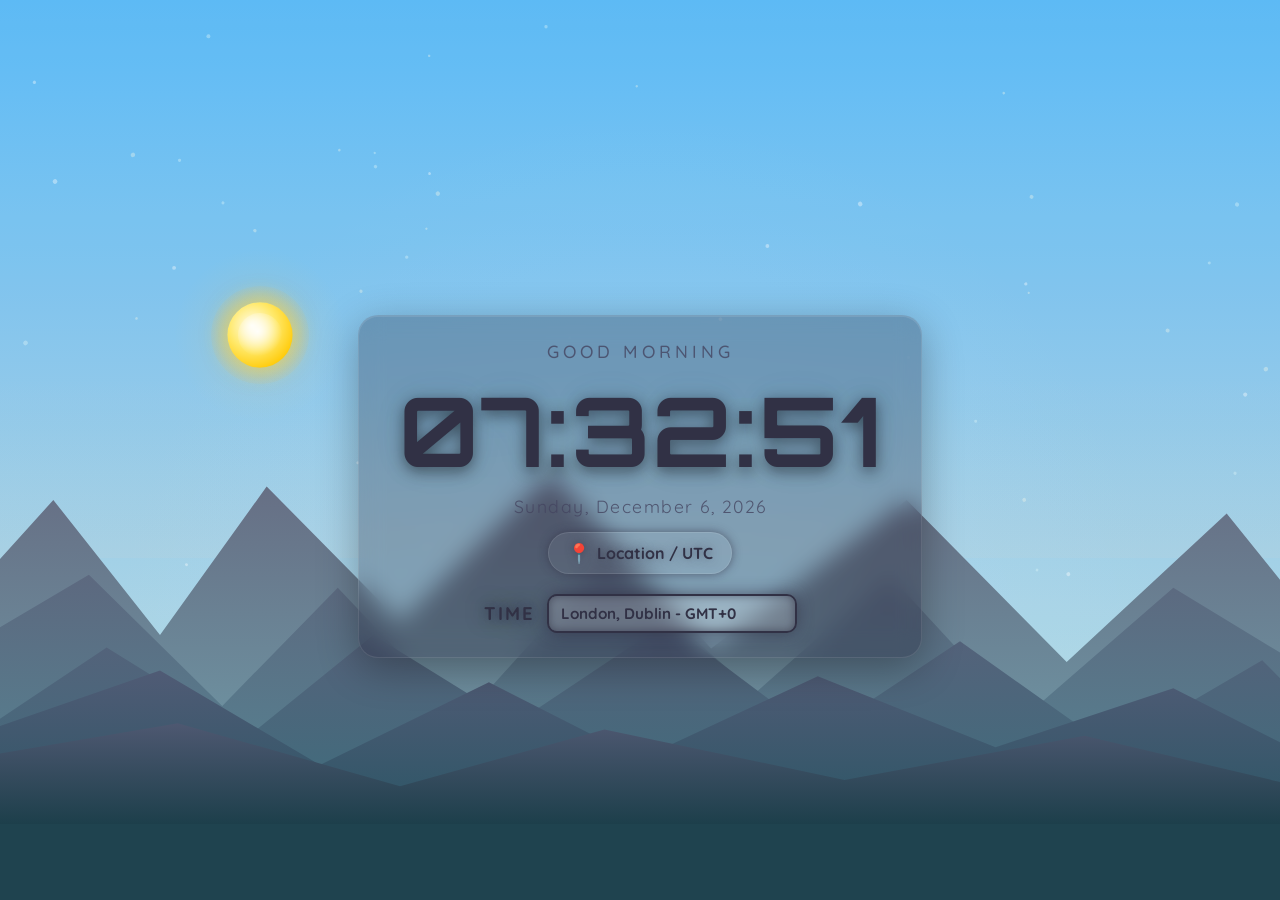
==== Day Night Website/index.html @ 1eecfaee "Day Night Website" ====
<!DOCTYPE html>
<html lang="en">
<head>
    <meta charset="UTF-8">
    <meta name="viewport" content="width=device-width, initial-scale=1.0">
    <title>Day & Night Cycle - Realistic Leaves & Full Moon</title>
    <link rel="preconnect" href="https://fonts.googleapis.com">
    <link rel="preconnect" href="https://fonts.gstatic.com" crossorigin>
    <link href="https://fonts.googleapis.com/css2?family=Orbitron:wght@400;700;900&family=Quicksand:wght@300;400;500;600;700;800&display=swap" rel="stylesheet">
    <link rel="stylesheet" href="style.css">
</head>
<body>
<div class="scene" id="scene">

    <!-- Sky layers -->
    <div class="sky-atmo sky-radial" id="skyRadial"></div>
    <div class="sky-atmo sky-haze" id="skyHaze"></div>
    <div class="season-tint" id="seasonTint"></div>

    <!-- Light rays -->
    <div class="sky-atmo light-rays" id="lightRays">
        <div class="ray r1"></div><div class="ray r2"></div><div class="ray r3"></div>
        <div class="ray r4"></div><div class="ray r5"></div><div class="ray r6"></div>
    </div>

    <!-- Stars & Particles -->
    <canvas id="starsCanvas"></canvas>
    <canvas id="particlesCanvas"></canvas>
    <div id="shootingStars"></div>

    <!-- Seasonal Particles (Leaves/Snow) -->
    <canvas id="seasonCanvas" class="season-canvas"></canvas>

    <!-- Celestial -->
    <div class="cel sun-wrap" id="sunWrap">
        <div class="sun-flare"></div><div class="sun-outer"></div><div class="sun-body"></div><div class="sun-inner"></div>
    </div>
    <div class="cel moon-wrap" id="moonWrap">
        <div class="moon-halo"></div><div class="moon-body"></div>
    </div>
    <div class="horizon-glow" id="horizonGlow"></div>

    <!-- ========== LAYERED MOUNTAINS (SHARP PEAKS) ========== -->
    <svg class="land-layer l1" viewBox="0 0 1440 280" preserveAspectRatio="none">
        <defs><linearGradient id="g-l1" x1="0" y1="0" x2="0" y2="1"><stop offset="0%" class="stop-p1"/><stop offset="100%" class="stop-b1"/></linearGradient></defs>
        <path d="M-50,280 L-50,120 L60,40 L180,140 L300,30 L450,130 L620,20 L800,150 L1020,40 L1200,160 L1380,50 L1490,140 L1490,280 Z" fill="url(#g-l1)"/>
    </svg>
    <svg class="land-layer l2" viewBox="0 0 1440 240" preserveAspectRatio="none">
        <defs><linearGradient id="g-l2" x1="0" y1="0" x2="0" y2="1"><stop offset="0%" class="stop-p2"/><stop offset="100%" class="stop-b2"/></linearGradient></defs>
        <path d="M-50,240 L-50,110 L100,50 L250,150 L380,60 L520,160 L680,40 L850,140 L1000,50 L1150,160 L1320,60 L1490,130 L1490,240 Z" fill="url(#g-l2)"/>
    </svg>
    <svg class="land-layer l3" viewBox="0 0 1440 200" preserveAspectRatio="none">
        <defs><linearGradient id="g-l3" x1="0" y1="0" x2="0" y2="1"><stop offset="0%" class="stop-p3"/><stop offset="100%" class="stop-b3"/></linearGradient></defs>
        <path d="M-50,200 L-50,140 L120,60 L280,130 L420,50 L580,120 L750,40 L920,130 L1080,55 L1250,140 L1420,70 L1490,120 L1490,200 Z" fill="url(#g-l3)"/>
    </svg>
    <svg class="land-layer l4" viewBox="0 0 1440 160" preserveAspectRatio="none">
        <defs><linearGradient id="g-l4" x1="0" y1="0" x2="0" y2="1"><stop offset="0%" class="stop-p4"/><stop offset="100%" class="stop-b4"/></linearGradient></defs>
        <path d="M-50,160 L-50,90 L180,30 L360,110 L550,40 L720,105 L920,35 L1120,95 L1320,45 L1490,110 L1490,160 Z" fill="url(#g-l4)"/>
    </svg>
    <svg class="land-layer l5" viewBox="0 0 1440 100" preserveAspectRatio="none">
        <defs><linearGradient id="g-l5" x1="0" y1="0" x2="0" y2="1"><stop offset="0%" class="stop-p5"/><stop offset="100%" class="stop-b5"/></linearGradient></defs>
        <path d="M-50,100 L-50,50 L200,20 L450,70 L680,25 L950,65 L1220,30 L1490,75 L1490,100 Z" fill="url(#g-l5)"/>
    </svg>
    <div class="ground-base" id="groundBase"></div>

    <!-- ========== CLOCK & TIMEZONE UI ========== -->
    <div class="clock-panel" id="clockPanel">
        <div class="clock-greeting" id="greeting">Good Afternoon</div>
        <div class="clock-time" id="clockTime">15:01:05</div>
        <div class="clock-date" id="clockDate">Thursday, August 27, 2026</div>
        <div class="clock-location" id="clockLocation">
            <span class="loc-icon">📍</span>
            <span class="loc-text" id="locText">Detecting Location...</span>
        </div>
        <div class="tz-selector" id="tzSelector">
            <label for="gmtSelect">Time</label>
            <select id="gmtSelect"></select>
        </div>
    </div>
</div>
<script src="script.js"></script>
</body>
</html>
---- Day Night Website/style.css ----
/* =================================================
   Day & Night Cycle — Dynamic Glow & Seasons
   ================================================= */

:root {
    --sky-top: #1b1464; --sky-mid: #2e1a78; --sky-bottom: #4a2d8a;
    --sky-radial: radial-gradient(ellipse at 50% 100%, rgba(80,50,140,.3) 0%, transparent 70%);
    --sky-haze-color: rgba(100,70,160,.08);
    --star-opacity: 1;

    --ray-color: rgba(255,220,100,0); --ray-opacity: 0;
    --horizon-color: rgba(80,50,120,.3); --horizon-opacity: .2;

    /* Landscape Peak & Body Colors */
    --l1-peak: #2a1e6e; --l1-body: #1e1555;
    --l2-peak: #22185c; --l2-body: #181245;
    --l3-peak: #1a1250; --l3-body: #120c35;
    --l4-peak: #120c3c; --l4-body: #0c0825;
    --l5-peak: #0c082a; --l5-body: #08061a;
    --gnd-color: #060418;

    /* Clock UI */
    --text-primary: #fff; --text-secondary: rgba(255,255,255,.7);
    --clock-glow: rgba(255,255,255,.12);
    --glow-contrast: rgba(255,255,255,.7); /* Dynamic contrast glow */
    --select-bg: rgba(255,255,255,0.15); /* Dynamic daytime brightness */
}

*, *::before, *::after { margin: 0; padding: 0; box-sizing: border-box; }
html, body { width: 100%; height: 100%; overflow: hidden; font-family: 'Quicksand', sans-serif; background: #000; }

/* Scene */
.scene { position: relative; width: 100%; height: 100%; background: linear-gradient(180deg, var(--sky-top) 0%, var(--sky-mid) 48%, var(--sky-bottom) 100%); overflow: hidden; }

/* Sky Atmosphere */
.sky-atmo { position: absolute; top: 0; left: 0; width: 100%; height: 100%; pointer-events: none; }
.sky-radial { background: var(--sky-radial); z-index: 1; }
.sky-haze { background: var(--sky-haze-color); z-index: 2; }

/* Seasonal Tint (Autumn/Winter skies) */
.season-tint {
    position: absolute; top: 0; left: 0; width: 100%; height: 100%;
    z-index: 2; pointer-events: none; transition: background 2s ease, opacity 2s ease;
}

.light-rays { z-index: 3; opacity: var(--ray-opacity); transition: opacity 2s ease; overflow: hidden; }
.ray { position: absolute; bottom: 35%; background: var(--ray-color); transform-origin: bottom center; border-radius: 0 0 50% 50%; filter: blur(8px); }
.r1 { left: 38%; width: 4px; height: 35vh; transform: rotate(-12deg); opacity: .7; }
.r2 { left: 44%; width: 3px; height: 42vh; transform: rotate(-5deg); opacity: .5; }
.r3 { left: 50%; width: 5px; height: 50vh; transform: rotate(0); opacity: .8; }
.r4 { left: 56%; width: 3px; height: 40vh; transform: rotate(6deg); opacity: .5; }
.r5 { left: 62%; width: 4px; height: 33vh; transform: rotate(14deg); opacity: .6; }
.r6 { left: 68%; width: 3px; height: 38vh; transform: rotate(20deg); opacity: .5; }

/* Stars & Particles */
#starsCanvas, #particlesCanvas, #shootingStars, #seasonCanvas { position: absolute; top: 0; left: 0; width: 100%; pointer-events: none; }
#starsCanvas { height: 65%; opacity: var(--star-opacity); transition: opacity 2s ease; z-index: 4; }
#particlesCanvas { height: 100%; z-index: 15; }
#shootingStars { height: 50%; z-index: 5; overflow: hidden; }
.shooting-star { position: absolute; width: 4px; height: 4px; background: #fff; border-radius: 50%; box-shadow: 0 0 6px 2px rgba(255,255,255,.9); animation: shoot 1s linear forwards; }
.shooting-star::after { content: ''; position: absolute; top: 50%; left: 100%; width: 70px; height: 1.5px; background: linear-gradient(to left, transparent, rgba(255,255,255,.8)); transform: translateY(-50%); }
@keyframes shoot { 0% { transform: translate(0,0) rotate(-30deg); opacity: 1; } 100% { transform: translate(-280px,250px) rotate(-30deg); opacity: 0; } }

/* Seasonal Canvas (Leaves/Snow) */
.season-canvas { height: 100%; z-index: 8; transition: opacity 1s ease; }

/* Celestial (Sun/Moon) */
.cel { position: absolute; z-index: 9; pointer-events: none; }
.sun-wrap { width: 130px; height: 130px; }
.sun-body { position: absolute; inset: 25px; background: radial-gradient(circle at 38% 36%, #fffdf0, #ffe96b 40%, #ffc800 80%, #ff9d00 100%); border-radius: 50%; z-index: 3; box-shadow: 0 0 24px 8px rgba(255,210,50,.5); }
.sun-inner { position: absolute; inset: 38px; background: radial-gradient(circle at 45% 42%, rgba(255,255,255,.9), rgba(255,255,220,0) 70%); border-radius: 50%; z-index: 4; }
.sun-outer { position: absolute; inset: 5px; border-radius: 50%; z-index: 2; background: radial-gradient(circle, rgba(255,220,80,.35) 0%, rgba(255,180,40,.12) 60%, transparent 80%); animation: sunP 4s ease-in-out infinite; }
.sun-flare { position: absolute; inset: -50px; border-radius: 50%; z-index: 1; background: radial-gradient(circle, rgba(255,240,150,.2) 0%, rgba(255,200,80,.06) 40%, transparent 65%); animation: sunP 6s ease-in-out infinite alternate; }
@keyframes sunP { 0%, 100% { transform: scale(1); opacity: .8; } 50% { transform: scale(1.15); opacity: 1; } }

.moon-wrap { width: 110px; height: 110px; }
.moon-body { 
    position: absolute; inset: 18px; 
    background: 
        radial-gradient(circle at 30% 60%, rgba(0,0,0,0.06) 0%, transparent 20%),
        radial-gradient(circle at 70% 30%, rgba(0,0,0,0.05) 0%, transparent 25%),
        radial-gradient(circle at 55% 75%, rgba(0,0,0,0.04) 0%, transparent 15%),
        radial-gradient(circle at 42% 38%, #f4f2ea, #ddd8cc 65%, #c8c2b5 100%);
    border-radius: 50%; z-index: 2; overflow: hidden; 
    box-shadow: 0 0 18px 5px rgba(200,210,240,.3), inset -5px -5px 12px rgba(0,0,0,0.15); 
}
.moon-halo { position: absolute; inset: -30px; border-radius: 50%; z-index: 1; background: radial-gradient(circle, rgba(200,210,255,.22) 0%, transparent 65%); animation: moonG 5s ease-in-out infinite; }
@keyframes moonG { 0%, 100% { transform: scale(1); opacity: .65; } 50% { transform: scale(1.18); opacity: 1; } }

/* Horizon Glow */
.horizon-glow { position: absolute; bottom: 38%; left: 0; width: 100%; height: 180px; background: linear-gradient(to top, var(--horizon-color), transparent); opacity: var(--horizon-opacity); transition: opacity 2s ease; z-index: 7; pointer-events: none; }

/* ========== LAYERED MOUNTAINS (SHARP) ========== */
.land-layer { position: absolute; bottom: 8.5%; left: 0; width: 100%; pointer-events: none; }
.stop-p1 { stop-color: var(--l1-peak); transition: stop-color 2s ease; }
.stop-b1 { stop-color: var(--l1-body); transition: stop-color 2s ease; }
.stop-p2 { stop-color: var(--l2-peak); transition: stop-color 2s ease; }
.stop-b2 { stop-color: var(--l2-body); transition: stop-color 2s ease; }
.stop-p3 { stop-color: var(--l3-peak); transition: stop-color 2s ease; }
.stop-b3 { stop-color: var(--l3-body); transition: stop-color 2s ease; }
.stop-p4 { stop-color: var(--l4-peak); transition: stop-color 2s ease; }
.stop-b4 { stop-color: var(--l4-body); transition: stop-color 2s ease; }
.stop-p5 { stop-color: var(--l5-peak); transition: stop-color 2s ease; }
.stop-b5 { stop-color: var(--l5-body); transition: stop-color 2s ease; }

.l1 { height: 42%; z-index: 10; }
.l2 { height: 35%; z-index: 11; }
.l3 { height: 28%; z-index: 12; }
.l4 { height: 21%; z-index: 13; }
.l5 { height: 14%; z-index: 14; }

.ground-base { position: absolute; bottom: 0; left: 0; width: 100%; height: 8.5%; z-index: 15; background: var(--gnd-color); transition: background 2s ease; pointer-events: none; }

/* ========== CLOCK & TIMEZONE UI ========== */
.clock-panel {
    position: absolute; top: 35%; left: 50%; transform: translateX(-50%);
    z-index: 25; text-align: center; color: var(--text-primary);
    background: rgba(10, 5, 25, 0.25);
    backdrop-filter: blur(12px); -webkit-backdrop-filter: blur(12px);
    padding: 24px 40px; border-radius: 20px;
    border: 1px solid rgba(255, 255, 255, 0.1);
    box-shadow: 0 10px 40px rgba(0,0,0,0.3), inset 0 1px 0 rgba(255,255,255,0.1);
    /* Giữ khung luôn cố định, không bị chớp hay thay đổi kích thước khi số nhảy */
    min-width: 540px; max-width: 95vw;
}
.clock-greeting { font-size: clamp(.85rem, 2vw, 1.1rem); font-weight: 500; letter-spacing: 4px; text-transform: uppercase; color: var(--text-secondary); margin-bottom: 8px; }

.clock-time { 
    /* Dùng font-variant-numeric để cố định chiều rộng từng chữ số, ngăn việc chữ số làm khung co giãn */
    font-family: 'Orbitron', sans-serif; 
    font-variant-numeric: tabular-nums; 
    font-size: clamp(3.5rem, 8vw, 6rem); 
    font-weight: 700; letter-spacing: 2px; 
    text-shadow: 0 0 35px var(--clock-glow), 0 4px 15px rgba(0,0,0,0.5); 
    margin-bottom: 5px; 
}

.clock-date { font-size: clamp(.85rem, 2.2vw, 1.1rem); font-weight: 400; letter-spacing: 1.5px; color: var(--text-secondary); margin-bottom: 15px; }

/* Location & Time Selector */
.clock-location { 
    display: inline-flex; align-items: center; justify-content: center; gap: 6px; 
    font-size: 1rem; font-weight: 700; color: var(--text-primary); 
    background: rgba(255,255,255,0.05); padding: 8px 18px; border-radius: 30px; 
    margin-bottom: 15px; border: 1px solid rgba(255,255,255,0.1);
    text-shadow: 0 0 10px var(--glow-contrast);
    box-shadow: 0 0 10px var(--glow-contrast);
    transition: all 1s ease;
}
.loc-icon { font-size: 1.2rem; }

.tz-selector { display: flex; align-items: center; justify-content: center; gap: 12px; margin-top: 5px; }
.tz-selector label {
    font-size: 1.15rem; font-weight: 800; color: var(--text-primary);
    text-transform: uppercase; letter-spacing: 2px;
    text-shadow: 0 0 10px var(--glow-contrast), 0 0 20px var(--glow-contrast);
    transition: all 1s ease;
}
.tz-selector select { 
    appearance: none; background: var(--select-bg); 
    color: var(--text-primary); border: 2px solid var(--text-primary); 
    padding: 8px 16px 8px 12px; border-radius: 10px; 
    font-family: 'Quicksand', sans-serif; font-weight: 700; font-size: 0.95rem; 
    cursor: pointer; outline: none; 
    box-shadow: 0 0 15px var(--glow-contrast), inset 0 0 10px var(--glow-contrast);
    transition: all 1s ease; max-width: 250px; text-overflow: ellipsis;
}
.tz-selector select:hover { background: rgba(255,255,255,0.4); }
.tz-selector select option { background: #1a1a2e; color: #fff; text-shadow: none; font-weight: 500; }

@media(max-width: 600px) {
    .clock-panel { top: 32%; padding: 16px 20px; width: 90%; min-width: auto; }
    .sun-wrap { width: 90px; height: 90px; } .sun-body { inset: 16px; } .sun-inner { inset: 26px; } .sun-outer { inset: 3px; } .sun-flare { inset: -30px; }
    .moon-wrap { width: 75px; height: 75px; } .moon-body { inset: 12px; } .moon-halo { inset: -18px; }
}
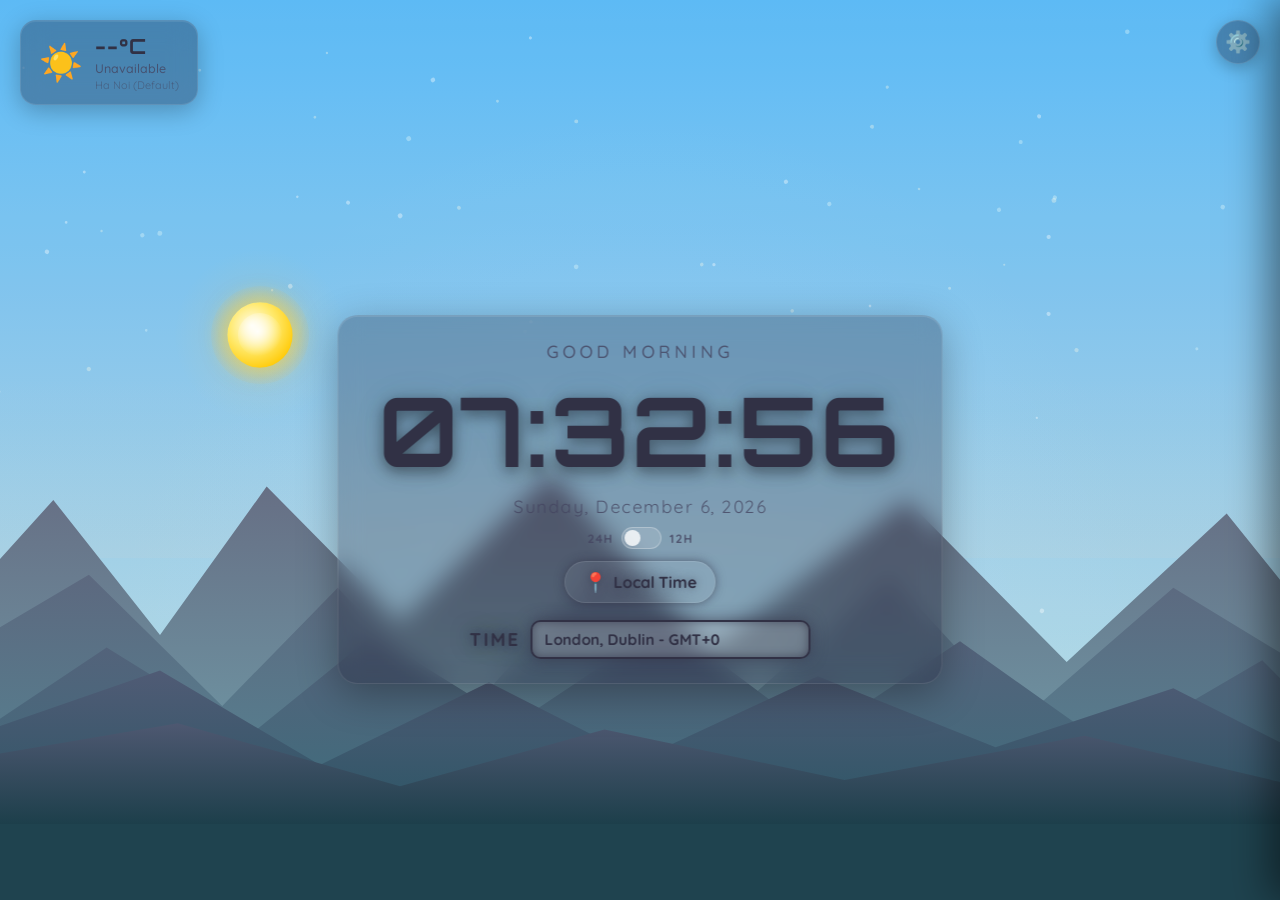
==== commit 0910ce3d: "Website Day Night" ====
--- a/Day Night Website/index.html
+++ b/Day Night Website/index.html
@@ -40,6 +40,16 @@
     </div>
     <div class="horizon-glow" id="horizonGlow"></div>
 
+    <!-- ========== WEATHER WIDGET ========== -->
+    <div class="weather-widget" id="weatherWidget">
+        <div class="weather-icon" id="weatherIcon">☀️</div>
+        <div class="weather-info">
+            <div class="weather-temp" id="weatherTemp">--°C</div>
+            <div class="weather-desc" id="weatherDesc">Loading...</div>
+            <div class="weather-city" id="weatherCity">--</div>
+        </div>
+    </div>
+
     <!-- ========== LAYERED MOUNTAINS (SHARP PEAKS) ========== -->
     <svg class="land-layer l1" viewBox="0 0 1440 280" preserveAspectRatio="none">
         <defs><linearGradient id="g-l1" x1="0" y1="0" x2="0" y2="1"><stop offset="0%" class="stop-p1"/><stop offset="100%" class="stop-b1"/></linearGradient></defs>
@@ -68,6 +78,17 @@
         <div class="clock-greeting" id="greeting">Good Afternoon</div>
         <div class="clock-time" id="clockTime">15:01:05</div>
         <div class="clock-date" id="clockDate">Thursday, August 27, 2026</div>
+
+        <!-- 12h / 24h Toggle -->
+        <div class="time-format-toggle" id="timeFormatToggle">
+            <span class="fmt-label">24H</span>
+            <label class="toggle-switch">
+                <input type="checkbox" id="fmt12h">
+                <span class="toggle-slider"></span>
+            </label>
+            <span class="fmt-label">12H</span>
+        </div>
+
         <div class="clock-location" id="clockLocation">
             <span class="loc-icon">📍</span>
             <span class="loc-text" id="locText">Detecting Location...</span>
@@ -77,6 +98,48 @@
             <select id="gmtSelect"></select>
         </div>
     </div>
+
+    <!-- ========== SETTINGS BUTTON & DRAWER ========== -->
+    <button class="settings-btn" id="settingsBtn" aria-label="Settings">⚙️</button>
+    <div class="settings-overlay" id="settingsOverlay"></div>
+    <div class="settings-drawer" id="settingsDrawer">
+        <div class="settings-header">
+            <h3>⚙️ Settings</h3>
+            <button class="settings-close" id="settingsClose">✕</button>
+        </div>
+        <div class="settings-body">
+            <!-- Fireflies -->
+            <div class="settings-item">
+                <span class="settings-label">✨ Fireflies Effect</span>
+                <label class="toggle-switch">
+                    <input type="checkbox" id="setFireflies" checked>
+                    <span class="toggle-slider"></span>
+                </label>
+            </div>
+            <!-- Temperature Unit -->
+            <div class="settings-item">
+                <span class="settings-label">🌡️ Temperature Unit</span>
+                <div class="settings-radio-group">
+                    <label class="settings-radio"><input type="radio" name="tempUnit" value="C" checked> °C</label>
+                    <label class="settings-radio"><input type="radio" name="tempUnit" value="F"> °F</label>
+                </div>
+            </div>
+            <!-- Time Format -->
+            <div class="settings-item">
+                <span class="settings-label">🕐 Time Format</span>
+                <div class="settings-radio-group">
+                    <label class="settings-radio"><input type="radio" name="timeFormat" value="24" checked> 24H</label>
+                    <label class="settings-radio"><input type="radio" name="timeFormat" value="12"> 12H</label>
+                </div>
+            </div>
+            <!-- Timezone -->
+            <div class="settings-item settings-item-col">
+                <span class="settings-label">🌍 Timezone</span>
+                <select id="setTimezone" class="settings-select"></select>
+            </div>
+        </div>
+    </div>
+
 </div>
 <script src="script.js"></script>
 </body>
--- a/Day Night Website/style.css
+++ b/Day Night Website/style.css
@@ -22,8 +22,8 @@
     /* Clock UI */
     --text-primary: #fff; --text-secondary: rgba(255,255,255,.7);
     --clock-glow: rgba(255,255,255,.12);
-    --glow-contrast: rgba(255,255,255,.7); /* Dynamic contrast glow */
-    --select-bg: rgba(255,255,255,0.15); /* Dynamic daytime brightness */
+    --glow-contrast: rgba(255,255,255,.7);
+    --select-bg: rgba(255,255,255,0.15);
 }
 
 *, *::before, *::after { margin: 0; padding: 0; box-sizing: border-box; }
@@ -37,7 +37,7 @@
 .sky-radial { background: var(--sky-radial); z-index: 1; }
 .sky-haze { background: var(--sky-haze-color); z-index: 2; }
 
-/* Seasonal Tint (Autumn/Winter skies) */
+/* Seasonal Tint */
 .season-tint {
     position: absolute; top: 0; left: 0; width: 100%; height: 100%;
     z-index: 2; pointer-events: none; transition: background 2s ease, opacity 2s ease;
@@ -61,7 +61,7 @@
 .shooting-star::after { content: ''; position: absolute; top: 50%; left: 100%; width: 70px; height: 1.5px; background: linear-gradient(to left, transparent, rgba(255,255,255,.8)); transform: translateY(-50%); }
 @keyframes shoot { 0% { transform: translate(0,0) rotate(-30deg); opacity: 1; } 100% { transform: translate(-280px,250px) rotate(-30deg); opacity: 0; } }
 
-/* Seasonal Canvas (Leaves/Snow) */
+/* Seasonal Canvas */
 .season-canvas { height: 100%; z-index: 8; transition: opacity 1s ease; }
 
 /* Celestial (Sun/Moon) */
@@ -90,7 +90,7 @@
 /* Horizon Glow */
 .horizon-glow { position: absolute; bottom: 38%; left: 0; width: 100%; height: 180px; background: linear-gradient(to top, var(--horizon-color), transparent); opacity: var(--horizon-opacity); transition: opacity 2s ease; z-index: 7; pointer-events: none; }
 
-/* ========== LAYERED MOUNTAINS (SHARP) ========== */
+/* ========== LAYERED MOUNTAINS ========== */
 .land-layer { position: absolute; bottom: 8.5%; left: 0; width: 100%; pointer-events: none; }
 .stop-p1 { stop-color: var(--l1-peak); transition: stop-color 2s ease; }
 .stop-b1 { stop-color: var(--l1-body); transition: stop-color 2s ease; }
@@ -111,6 +111,24 @@
 
 .ground-base { position: absolute; bottom: 0; left: 0; width: 100%; height: 8.5%; z-index: 15; background: var(--gnd-color); transition: background 2s ease; pointer-events: none; }
 
+/* ========== WEATHER WIDGET ========== */
+.weather-widget {
+    position: absolute; top: 20px; left: 20px; z-index: 30;
+    display: flex; align-items: center; gap: 12px;
+    background: rgba(10, 5, 25, 0.3);
+    backdrop-filter: blur(14px); -webkit-backdrop-filter: blur(14px);
+    padding: 12px 18px; border-radius: 16px;
+    border: 1px solid rgba(255,255,255,0.1);
+    box-shadow: 0 6px 24px rgba(0,0,0,0.25), inset 0 1px 0 rgba(255,255,255,0.08);
+    color: var(--text-primary);
+    transition: all 1s ease;
+}
+.weather-icon { font-size: 2.2rem; line-height: 1; }
+.weather-info { display: flex; flex-direction: column; gap: 2px; }
+.weather-temp { font-family: 'Orbitron', sans-serif; font-size: 1.3rem; font-weight: 700; letter-spacing: 1px; }
+.weather-desc { font-size: .78rem; font-weight: 500; color: var(--text-secondary); text-transform: capitalize; }
+.weather-city { font-size: .68rem; font-weight: 400; color: var(--text-secondary); opacity: .7; }
+
 /* ========== CLOCK & TIMEZONE UI ========== */
 .clock-panel {
     position: absolute; top: 35%; left: 50%; transform: translateX(-50%);
@@ -120,36 +138,59 @@
     padding: 24px 40px; border-radius: 20px;
     border: 1px solid rgba(255, 255, 255, 0.1);
     box-shadow: 0 10px 40px rgba(0,0,0,0.3), inset 0 1px 0 rgba(255,255,255,0.1);
-    /* Giữ khung luôn cố định, không bị chớp hay thay đổi kích thước khi số nhảy */
     min-width: 540px; max-width: 95vw;
 }
 .clock-greeting { font-size: clamp(.85rem, 2vw, 1.1rem); font-weight: 500; letter-spacing: 4px; text-transform: uppercase; color: var(--text-secondary); margin-bottom: 8px; }
 
 .clock-time { 
-    /* Dùng font-variant-numeric để cố định chiều rộng từng chữ số, ngăn việc chữ số làm khung co giãn */
     font-family: 'Orbitron', sans-serif; 
     font-variant-numeric: tabular-nums; 
-    font-size: clamp(3.5rem, 8vw, 6rem); 
+    font-size: clamp(2.2rem, 8vw, 6rem); 
     font-weight: 700; letter-spacing: 2px; 
     text-shadow: 0 0 35px var(--clock-glow), 0 4px 15px rgba(0,0,0,0.5); 
     margin-bottom: 5px; 
 }
-
-.clock-date { font-size: clamp(.85rem, 2.2vw, 1.1rem); font-weight: 400; letter-spacing: 1.5px; color: var(--text-secondary); margin-bottom: 15px; }
+.clock-time .ampm { font-size: 0.35em; font-weight: 500; letter-spacing: 1px; vertical-align: super; margin-left: 6px; opacity: .7; }
+
+.clock-date { font-size: clamp(.75rem, 2.2vw, 1.1rem); font-weight: 400; letter-spacing: 1.5px; color: var(--text-secondary); margin-bottom: 10px; }
+
+/* 12h/24h Toggle */
+.time-format-toggle {
+    display: flex; align-items: center; justify-content: center; gap: 8px;
+    margin-bottom: 12px;
+}
+.fmt-label { font-size: .75rem; font-weight: 700; letter-spacing: 1px; color: var(--text-secondary); text-transform: uppercase; }
+
+/* Toggle Switch (shared by all toggles) */
+.toggle-switch { position: relative; display: inline-block; width: 40px; height: 22px; cursor: pointer; }
+.toggle-switch input { opacity: 0; width: 0; height: 0; }
+.toggle-slider {
+    position: absolute; inset: 0; border-radius: 22px;
+    background: rgba(255,255,255,0.15); border: 1.5px solid rgba(255,255,255,0.25);
+    transition: all .3s ease;
+}
+.toggle-slider::before {
+    content: ''; position: absolute; top: 2px; left: 2px;
+    width: 16px; height: 16px; border-radius: 50%;
+    background: rgba(255,255,255,0.8);
+    transition: transform .3s ease, background .3s ease;
+}
+.toggle-switch input:checked + .toggle-slider { background: rgba(100,200,255,0.35); border-color: rgba(100,200,255,0.5); }
+.toggle-switch input:checked + .toggle-slider::before { transform: translateX(18px); background: #64c8ff; }
 
 /* Location & Time Selector */
 .clock-location { 
     display: inline-flex; align-items: center; justify-content: center; gap: 6px; 
     font-size: 1rem; font-weight: 700; color: var(--text-primary); 
     background: rgba(255,255,255,0.05); padding: 8px 18px; border-radius: 30px; 
-    margin-bottom: 15px; border: 1px solid rgba(255,255,255,0.1);
+    margin-bottom: 12px; border: 1px solid rgba(255,255,255,0.1);
     text-shadow: 0 0 10px var(--glow-contrast);
     box-shadow: 0 0 10px var(--glow-contrast);
     transition: all 1s ease;
 }
 .loc-icon { font-size: 1.2rem; }
 
-.tz-selector { display: flex; align-items: center; justify-content: center; gap: 12px; margin-top: 5px; }
+.tz-selector { display: flex; align-items: center; justify-content: center; gap: 10px; margin-top: 5px; flex-wrap: wrap; }
 .tz-selector label {
     font-size: 1.15rem; font-weight: 800; color: var(--text-primary);
     text-transform: uppercase; letter-spacing: 2px;
@@ -163,13 +204,152 @@
     font-family: 'Quicksand', sans-serif; font-weight: 700; font-size: 0.95rem; 
     cursor: pointer; outline: none; 
     box-shadow: 0 0 15px var(--glow-contrast), inset 0 0 10px var(--glow-contrast);
-    transition: all 1s ease; max-width: 250px; text-overflow: ellipsis;
+    transition: all 1s ease; max-width: 280px; text-overflow: ellipsis;
 }
 .tz-selector select:hover { background: rgba(255,255,255,0.4); }
 .tz-selector select option { background: #1a1a2e; color: #fff; text-shadow: none; font-weight: 500; }
 
-@media(max-width: 600px) {
-    .clock-panel { top: 32%; padding: 16px 20px; width: 90%; min-width: auto; }
-    .sun-wrap { width: 90px; height: 90px; } .sun-body { inset: 16px; } .sun-inner { inset: 26px; } .sun-outer { inset: 3px; } .sun-flare { inset: -30px; }
-    .moon-wrap { width: 75px; height: 75px; } .moon-body { inset: 12px; } .moon-halo { inset: -18px; }
-}
+/* ========== SETTINGS BUTTON & DRAWER ========== */
+.settings-btn {
+    position: absolute; top: 20px; right: 20px; z-index: 30;
+    width: 44px; height: 44px; border: none; border-radius: 50%; cursor: pointer;
+    background: rgba(10, 5, 25, 0.3);
+    backdrop-filter: blur(14px); -webkit-backdrop-filter: blur(14px);
+    border: 1px solid rgba(255,255,255,0.12);
+    box-shadow: 0 4px 16px rgba(0,0,0,0.25);
+    font-size: 1.3rem; line-height: 1;
+    transition: all .3s ease;
+    display: flex; align-items: center; justify-content: center;
+}
+.settings-btn:hover { background: rgba(255,255,255,0.15); transform: rotate(45deg); }
+
+.settings-overlay {
+    position: fixed; inset: 0; z-index: 40;
+    background: rgba(0,0,0,0.4);
+    opacity: 0; pointer-events: none;
+    transition: opacity .3s ease;
+}
+.settings-overlay.open { opacity: 1; pointer-events: auto; }
+
+.settings-drawer {
+    position: fixed; top: 0; right: 0; z-index: 50;
+    width: 320px; max-width: 90vw; height: 100%;
+    background: rgba(10, 8, 30, 0.85);
+    backdrop-filter: blur(24px); -webkit-backdrop-filter: blur(24px);
+    border-left: 1px solid rgba(255,255,255,0.08);
+    box-shadow: -10px 0 40px rgba(0,0,0,0.5);
+    transform: translateX(100%);
+    transition: transform .35s cubic-bezier(0.4, 0, 0.2, 1);
+    display: flex; flex-direction: column;
+    color: #fff; font-family: 'Quicksand', sans-serif;
+}
+.settings-drawer.open { transform: translateX(0); }
+
+.settings-header {
+    display: flex; align-items: center; justify-content: space-between;
+    padding: 20px 24px 16px; border-bottom: 1px solid rgba(255,255,255,0.08);
+}
+.settings-header h3 { font-size: 1.1rem; font-weight: 700; letter-spacing: 1px; }
+.settings-close {
+    background: none; border: none; color: rgba(255,255,255,0.6); cursor: pointer;
+    font-size: 1.2rem; width: 32px; height: 32px; border-radius: 8px;
+    display: flex; align-items: center; justify-content: center;
+    transition: all .2s ease;
+}
+.settings-close:hover { background: rgba(255,255,255,0.1); color: #fff; }
+
+.settings-body { padding: 20px 24px; display: flex; flex-direction: column; gap: 22px; overflow-y: auto; flex: 1; }
+
+.settings-item {
+    display: flex; align-items: center; justify-content: space-between;
+    gap: 12px;
+}
+.settings-item-col { flex-direction: column; align-items: stretch; gap: 8px; }
+
+.settings-label { font-size: .92rem; font-weight: 600; }
+
+.settings-radio-group { display: flex; gap: 16px; }
+.settings-radio {
+    display: flex; align-items: center; gap: 5px;
+    font-size: .85rem; font-weight: 600; cursor: pointer; color: rgba(255,255,255,0.75);
+}
+.settings-radio input[type="radio"] {
+    appearance: none; width: 16px; height: 16px; border-radius: 50%;
+    border: 2px solid rgba(255,255,255,0.3); cursor: pointer;
+    transition: all .2s ease; position: relative;
+}
+.settings-radio input[type="radio"]:checked { border-color: #64c8ff; }
+.settings-radio input[type="radio"]:checked::after {
+    content: ''; position: absolute; top: 3px; left: 3px;
+    width: 6px; height: 6px; border-radius: 50%; background: #64c8ff;
+}
+
+.settings-select {
+    appearance: none; background: rgba(255,255,255,0.08);
+    color: #fff; border: 1.5px solid rgba(255,255,255,0.15);
+    padding: 8px 12px; border-radius: 10px;
+    font-family: 'Quicksand', sans-serif; font-weight: 600; font-size: .85rem;
+    cursor: pointer; outline: none; width: 100%;
+    transition: all .2s ease;
+}
+.settings-select:hover { background: rgba(255,255,255,0.15); }
+.settings-select option { background: #1a1a2e; color: #fff; }
+
+/* ========== RESPONSIVE: TABLET (≤ 768px) ========== */
+@media (max-width: 768px) {
+    .clock-panel { top: 46%; padding: 20px 28px; min-width: auto; width: 88%; }
+    .clock-time { font-size: clamp(2.4rem, 10vw, 3.8rem); }
+    .clock-greeting { font-size: .85rem; letter-spacing: 3px; margin-bottom: 6px; }
+    .clock-date { font-size: .85rem; margin-bottom: 10px; }
+    .clock-location { font-size: .85rem; padding: 6px 14px; margin-bottom: 10px; }
+    .tz-selector label { font-size: 1rem; }
+    .tz-selector select { font-size: .85rem; padding: 6px 12px; max-width: 220px; }
+    .sun-wrap { width: 100px; height: 100px; } .sun-body { inset: 20px; } .sun-inner { inset: 30px; } .sun-outer { inset: 4px; } .sun-flare { inset: -35px; }
+    .moon-wrap { width: 85px; height: 85px; } .moon-body { inset: 14px; } .moon-halo { inset: -22px; }
+    .weather-widget { top: 14px; left: 14px; padding: 10px 14px; gap: 10px; }
+    .weather-icon { font-size: 1.8rem; }
+    .weather-temp { font-size: 1.1rem; }
+    .settings-btn { top: 14px; right: 14px; width: 38px; height: 38px; font-size: 1.1rem; }
+}
+
+/* ========== RESPONSIVE: MOBILE (≤ 480px) ========== */
+@media (max-width: 480px) {
+    .clock-panel { top: 52%; padding: 14px 16px; width: 92%; border-radius: 16px; }
+    .clock-time { font-size: clamp(1.8rem, 12vw, 2.8rem); letter-spacing: 1px; margin-bottom: 2px; }
+    .clock-greeting { font-size: .72rem; letter-spacing: 2px; margin-bottom: 4px; }
+    .clock-date { font-size: .72rem; letter-spacing: 1px; margin-bottom: 8px; }
+    .clock-location { font-size: .75rem; padding: 5px 10px; margin-bottom: 8px; gap: 4px; }
+    .loc-icon { font-size: 1rem; }
+    .tz-selector { gap: 6px; }
+    .tz-selector label { font-size: .85rem; letter-spacing: 1px; }
+    .tz-selector select { font-size: .78rem; padding: 5px 10px; max-width: 180px; border-width: 1.5px; }
+    .sun-wrap { width: 70px; height: 70px; } .sun-body { inset: 12px; } .sun-inner { inset: 20px; } .sun-outer { inset: 2px; } .sun-flare { inset: -20px; }
+    .moon-wrap { width: 58px; height: 58px; } .moon-body { inset: 10px; } .moon-halo { inset: -15px; }
+    .horizon-glow { height: 100px; }
+    .weather-widget { top: 10px; left: 10px; padding: 8px 10px; gap: 8px; border-radius: 12px; }
+    .weather-icon { font-size: 1.5rem; }
+    .weather-temp { font-size: .95rem; }
+    .weather-desc { font-size: .68rem; }
+    .weather-city { font-size: .6rem; }
+    .settings-btn { top: 10px; right: 10px; width: 34px; height: 34px; font-size: 1rem; }
+    .time-format-toggle { gap: 6px; margin-bottom: 8px; }
+    .fmt-label { font-size: .65rem; }
+}
+
+/* ========== RESPONSIVE: SMALL MOBILE (≤ 360px) ========== */
+@media (max-width: 360px) {
+    .clock-panel { top: 54%; padding: 10px 12px; }
+    .clock-time { font-size: 1.6rem; }
+    .clock-greeting { font-size: .65rem; }
+    .clock-date { font-size: .65rem; }
+    .tz-selector select { max-width: 150px; font-size: .72rem; }
+}
+
+/* ========== RESPONSIVE: LANDSCAPE MOBILE ========== */
+@media (max-height: 500px) {
+    .clock-panel { top: 20%; padding: 10px 24px; }
+    .clock-time { font-size: clamp(1.6rem, 6vw, 2.5rem); margin-bottom: 2px; }
+    .clock-greeting { margin-bottom: 2px; font-size: .7rem; }
+    .clock-date { margin-bottom: 6px; font-size: .7rem; }
+    .clock-location { margin-bottom: 6px; padding: 4px 10px; font-size: .75rem; }
+}
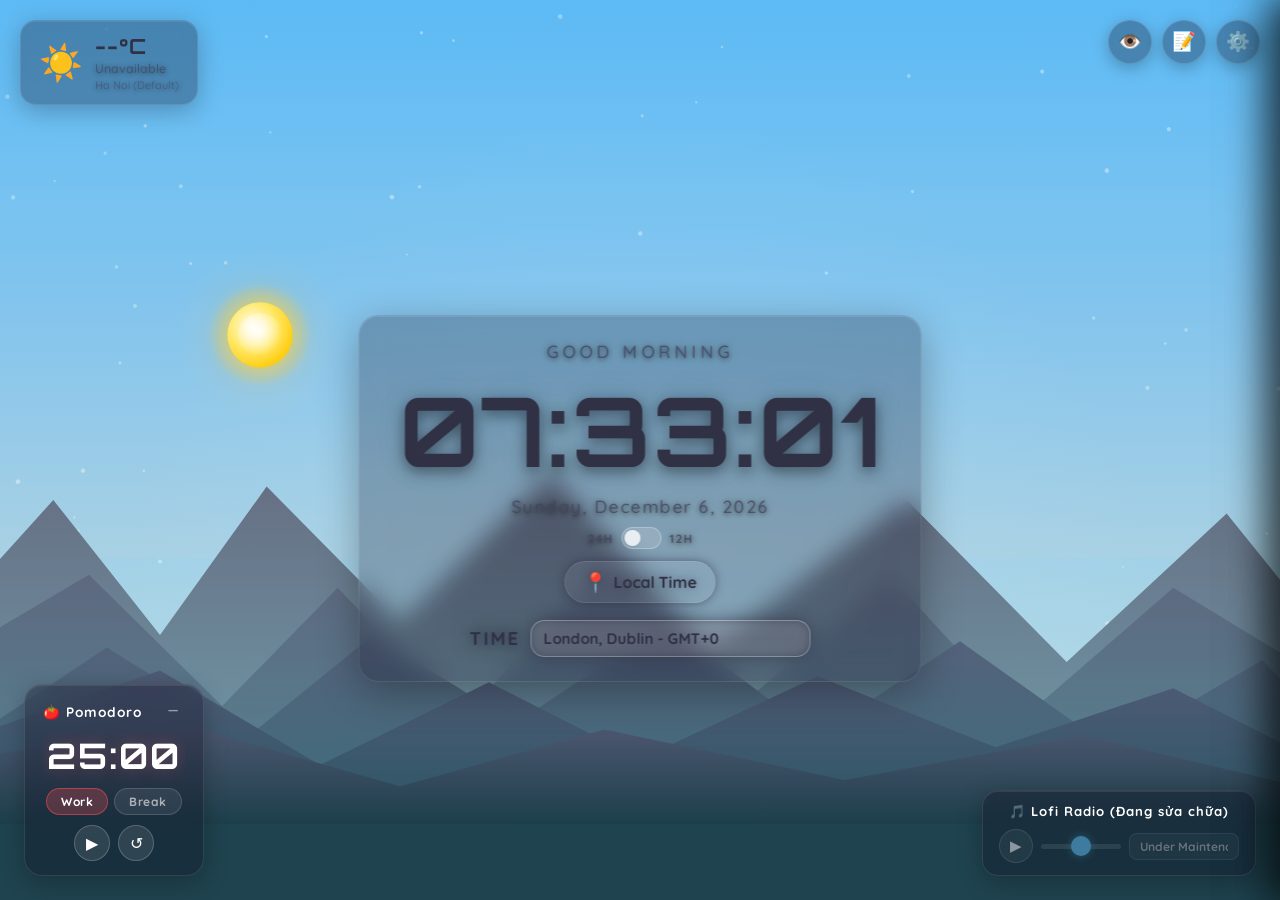
==== commit 2fd0aae3: "Release new features Clocktime33" ====
--- a/Day Night Website/index.html
+++ b/Day Night Website/index.html
@@ -3,11 +3,12 @@
 <head>
     <meta charset="UTF-8">
     <meta name="viewport" content="width=device-width, initial-scale=1.0">
-    <title>Day & Night Cycle - Realistic Leaves & Full Moon</title>
+    <title>ClockTime33</title>
     <link rel="preconnect" href="https://fonts.googleapis.com">
     <link rel="preconnect" href="https://fonts.gstatic.com" crossorigin>
     <link href="https://fonts.googleapis.com/css2?family=Orbitron:wght@400;700;900&family=Quicksand:wght@300;400;500;600;700;800&display=swap" rel="stylesheet">
     <link rel="stylesheet" href="style.css">
+    <link rel="stylesheet" href="css/widgets.css">
 </head>
 <body>
 <div class="scene" id="scene">
@@ -41,7 +42,7 @@
     <div class="horizon-glow" id="horizonGlow"></div>
 
     <!-- ========== WEATHER WIDGET ========== -->
-    <div class="weather-widget" id="weatherWidget">
+    <div class="weather-widget hideable" id="weatherWidget">
         <div class="weather-icon" id="weatherIcon">☀️</div>
         <div class="weather-info">
             <div class="weather-temp" id="weatherTemp">--°C</div>
@@ -80,7 +81,7 @@
         <div class="clock-date" id="clockDate">Thursday, August 27, 2026</div>
 
         <!-- 12h / 24h Toggle -->
-        <div class="time-format-toggle" id="timeFormatToggle">
+        <div class="time-format-toggle hideable" id="timeFormatToggle">
             <span class="fmt-label">24H</span>
             <label class="toggle-switch">
                 <input type="checkbox" id="fmt12h">
@@ -89,18 +90,24 @@
             <span class="fmt-label">12H</span>
         </div>
 
-        <div class="clock-location" id="clockLocation">
+        <div class="clock-location hideable" id="clockLocation">
             <span class="loc-icon">📍</span>
             <span class="loc-text" id="locText">Detecting Location...</span>
         </div>
-        <div class="tz-selector" id="tzSelector">
+        <div class="tz-selector hideable" id="tzSelector">
             <label for="gmtSelect">Time</label>
             <select id="gmtSelect"></select>
         </div>
     </div>
 
-    <!-- ========== SETTINGS BUTTON & DRAWER ========== -->
-    <button class="settings-btn" id="settingsBtn" aria-label="Settings">⚙️</button>
+    <!-- ========== TOP-RIGHT BUTTON GROUP ========== -->
+    <div class="top-btn-group">
+        <button class="icon-btn focus-btn" id="focusBtn" aria-label="Focus Mode" title="Focus Mode">👁️</button>
+        <button class="icon-btn todo-btn" id="todoBtn" aria-label="To-Do List" title="To-Do List">📝</button>
+        <button class="icon-btn settings-btn" id="settingsBtn" aria-label="Settings" title="Settings">⚙️</button>
+    </div>
+
+    <!-- ========== SETTINGS DRAWER ========== -->
     <div class="settings-overlay" id="settingsOverlay"></div>
     <div class="settings-drawer" id="settingsDrawer">
         <div class="settings-header">
@@ -108,7 +115,6 @@
             <button class="settings-close" id="settingsClose">✕</button>
         </div>
         <div class="settings-body">
-            <!-- Fireflies -->
             <div class="settings-item">
                 <span class="settings-label">✨ Fireflies Effect</span>
                 <label class="toggle-switch">
@@ -116,7 +122,6 @@
                     <span class="toggle-slider"></span>
                 </label>
             </div>
-            <!-- Temperature Unit -->
             <div class="settings-item">
                 <span class="settings-label">🌡️ Temperature Unit</span>
                 <div class="settings-radio-group">
@@ -124,7 +129,6 @@
                     <label class="settings-radio"><input type="radio" name="tempUnit" value="F"> °F</label>
                 </div>
             </div>
-            <!-- Time Format -->
             <div class="settings-item">
                 <span class="settings-label">🕐 Time Format</span>
                 <div class="settings-radio-group">
@@ -132,7 +136,6 @@
                     <label class="settings-radio"><input type="radio" name="timeFormat" value="12"> 12H</label>
                 </div>
             </div>
-            <!-- Timezone -->
             <div class="settings-item settings-item-col">
                 <span class="settings-label">🌍 Timezone</span>
                 <select id="setTimezone" class="settings-select"></select>
@@ -140,7 +143,60 @@
         </div>
     </div>
 
+    <!-- ========== TO-DO PANEL ========== -->
+    <div class="todo-overlay" id="todoOverlay"></div>
+    <div class="todo-panel" id="todoPanel">
+        <div class="todo-header">
+            <h3>📝 To-Do List</h3>
+            <button class="todo-close" id="todoClose">✕</button>
+        </div>
+        <div class="todo-input-wrap">
+            <input type="text" id="todoInput" placeholder="Add a task..." />
+            <button class="todo-add-btn" id="todoAdd">+</button>
+        </div>
+        <ul class="todo-list" id="todoList"></ul>
+    </div>
+
+    <!-- ========== POMODORO TIMER ========== -->
+    <div class="pomodoro-widget hideable" id="pomodoroWidget">
+        <div class="pomo-header">
+            <span class="pomo-title">🍅 Pomodoro</span>
+            <button class="pomo-minimize" id="pomoMinimize">−</button>
+        </div>
+        <div class="pomo-body" id="pomoBody">
+            <div class="pomo-display" id="pomoDisplay">25:00</div>
+            <div class="pomo-mode">
+                <button class="pomo-mode-btn active" data-mode="work">Work</button>
+                <button class="pomo-mode-btn" data-mode="break">Break</button>
+            </div>
+            <div class="pomo-controls">
+                <button class="pomo-ctrl" id="pomoPlay">▶</button>
+                <button class="pomo-ctrl" id="pomoPause" style="display:none">⏸</button>
+                <button class="pomo-ctrl" id="pomoReset">↺</button>
+            </div>
+        </div>
+    </div>
+
+    <!-- ========== LOFI PLAYER ========== -->
+    <div class="lofi-widget hideable" id="lofiWidget">
+        <div class="lofi-header">🎵 Lofi Radio (Đang sửa chữa)</div>
+        <div class="lofi-controls" style="opacity: 0.5; pointer-events: none;">
+            <button class="lofi-btn" id="lofiToggle" disabled>▶</button>
+            <input type="range" id="lofiVolume" min="0" max="100" value="50" class="lofi-volume" disabled>
+            <select id="lofiChannel" class="lofi-select" disabled>
+                <option value="">Under Maintenance</option>
+            </select>
+        </div>
+    </div>
+    </div>
+
 </div>
+
+<!-- Scripts (modular) -->
 <script src="script.js"></script>
+<script src="js/focus.js"></script>
+<script src="js/pomodoro.js"></script>
+<script src="js/todo.js"></script>
+<script src="js/lofi.js"></script>
 </body>
 </html>
--- a/Day Night Website/style.css
+++ b/Day Night Website/style.css
@@ -210,18 +210,7 @@
 .tz-selector select option { background: #1a1a2e; color: #fff; text-shadow: none; font-weight: 500; }
 
 /* ========== SETTINGS BUTTON & DRAWER ========== */
-.settings-btn {
-    position: absolute; top: 20px; right: 20px; z-index: 30;
-    width: 44px; height: 44px; border: none; border-radius: 50%; cursor: pointer;
-    background: rgba(10, 5, 25, 0.3);
-    backdrop-filter: blur(14px); -webkit-backdrop-filter: blur(14px);
-    border: 1px solid rgba(255,255,255,0.12);
-    box-shadow: 0 4px 16px rgba(0,0,0,0.25);
-    font-size: 1.3rem; line-height: 1;
-    transition: all .3s ease;
-    display: flex; align-items: center; justify-content: center;
-}
-.settings-btn:hover { background: rgba(255,255,255,0.15); transform: rotate(45deg); }
+/* Note: .settings-btn is now styled via .icon-btn in widgets.css */
 
 .settings-overlay {
     position: fixed; inset: 0; z-index: 40;
@@ -309,7 +298,6 @@
     .weather-widget { top: 14px; left: 14px; padding: 10px 14px; gap: 10px; }
     .weather-icon { font-size: 1.8rem; }
     .weather-temp { font-size: 1.1rem; }
-    .settings-btn { top: 14px; right: 14px; width: 38px; height: 38px; font-size: 1.1rem; }
 }
 
 /* ========== RESPONSIVE: MOBILE (≤ 480px) ========== */
@@ -331,7 +319,6 @@
     .weather-temp { font-size: .95rem; }
     .weather-desc { font-size: .68rem; }
     .weather-city { font-size: .6rem; }
-    .settings-btn { top: 10px; right: 10px; width: 34px; height: 34px; font-size: 1rem; }
     .time-format-toggle { gap: 6px; margin-bottom: 8px; }
     .fmt-label { font-size: .65rem; }
 }
@@ -347,7 +334,7 @@
 
 /* ========== RESPONSIVE: LANDSCAPE MOBILE ========== */
 @media (max-height: 500px) {
-    .clock-panel { top: 20%; padding: 10px 24px; }
+    .clock-panel { top: 20%; transform: translateX(-50%); padding: 10px 24px; }
     .clock-time { font-size: clamp(1.6rem, 6vw, 2.5rem); margin-bottom: 2px; }
     .clock-greeting { margin-bottom: 2px; font-size: .7rem; }
     .clock-date { margin-bottom: 6px; font-size: .7rem; }
--- a/Day Night Website/css/widgets.css
+++ b/Day Night Website/css/widgets.css
@@ -0,0 +1,409 @@
+/* =================================================
+   Day Night Dashboard — Widget Styles
+   Phase 1: UI Polish | Phase 2-3: Feature Widgets
+   ================================================= */
+
+/* ══════════════════════════════════════════
+   PHASE 1: CONTRAST & ACCESSIBILITY FIX
+   ══════════════════════════════════════════ */
+
+/* Boost text readability on gradient/glass backgrounds */
+.clock-date,
+.clock-greeting,
+.fmt-label,
+.weather-desc,
+.weather-city,
+.quote-text,
+.quote-author {
+    text-shadow: 0 1px 5px rgba(0,0,0,0.55), 0 0 12px rgba(0,0,0,0.2);
+}
+
+.clock-date { font-weight: 500 !important; }
+.weather-desc { opacity: .9; }
+.weather-city { opacity: .8; }
+
+/* ══════════════════════════════════════════
+   PHASE 1: TOP BUTTON GROUP (Focus, Todo, Settings)
+   ══════════════════════════════════════════ */
+.top-btn-group {
+    position: absolute; top: 20px; right: 20px; z-index: 30;
+    display: flex; gap: 10px; align-items: center;
+}
+
+.icon-btn {
+    width: 44px; height: 44px; border: none; border-radius: 50%; cursor: pointer;
+    background: rgba(10, 5, 25, 0.3);
+    backdrop-filter: blur(14px); -webkit-backdrop-filter: blur(14px);
+    border: 1px solid rgba(255,255,255,0.12);
+    box-shadow: 0 4px 16px rgba(0,0,0,0.25);
+    font-size: 1.2rem; line-height: 1;
+    display: flex; align-items: center; justify-content: center;
+    transition: all .3s ease; color: #fff;
+}
+.icon-btn:hover { background: rgba(255,255,255,0.15); transform: scale(1.1); }
+.icon-btn:active { transform: scale(0.95); }
+
+/* Focus Mode active state */
+.focus-btn.active {
+    background: rgba(100,200,255,0.3);
+    border-color: rgba(100,200,255,0.5);
+    box-shadow: 0 0 20px rgba(100,200,255,0.3);
+}
+
+/* ══════════════════════════════════════════
+   PHASE 1: FOCUS MODE
+   ══════════════════════════════════════════ */
+.hideable {
+    transition: opacity 0.5s ease, visibility 0.5s ease;
+}
+
+body.focus-mode .hideable {
+    opacity: 0 !important;
+    visibility: hidden !important;
+    pointer-events: none !important;
+}
+
+body.focus-mode .top-btn-group .icon-btn:not(.focus-btn) {
+    opacity: 0; visibility: hidden; pointer-events: none;
+}
+
+body.focus-mode .clock-panel .clock-greeting,
+body.focus-mode .clock-panel .clock-time,
+body.focus-mode .clock-panel .clock-date {
+    opacity: 1 !important; visibility: visible !important;
+}
+
+/* ══════════════════════════════════════════
+   PHASE 1: TIMEZONE SELECT GLASSMORPHISM
+   ══════════════════════════════════════════ */
+.tz-selector select {
+    backdrop-filter: blur(8px); -webkit-backdrop-filter: blur(8px);
+    border-radius: 14px !important;
+    border-width: 1.5px !important;
+    border-color: rgba(255,255,255,0.2) !important;
+}
+
+/* ══════════════════════════════════════════
+   PHASE 2: QUOTE OF THE DAY
+   ══════════════════════════════════════════ */
+.quote-widget {
+    position: absolute; bottom: 24px; left: 50%; transform: translateX(-50%);
+    z-index: 28; text-align: center;
+    background: rgba(10, 5, 25, 0.3);
+    backdrop-filter: blur(14px); -webkit-backdrop-filter: blur(14px);
+    padding: 14px 20px; border-radius: 18px;
+    border: 1px solid rgba(255,255,255,0.1);
+    box-shadow: 0 6px 24px rgba(0,0,0,0.25), inset 0 1px 0 rgba(255,255,255,0.08);
+    width: 90%; max-width: 480px;
+    transition: all .3s ease;
+}
+
+.quote-text {
+    font-size: clamp(.8rem, 1.8vw, 1rem);
+    font-style: italic; font-weight: 400;
+    color: var(--text-secondary);
+    line-height: 1.6; letter-spacing: .5px;
+    margin: 0;
+}
+
+.quote-author {
+    font-size: clamp(.65rem, 1.4vw, .82rem);
+    font-weight: 600; color: var(--text-secondary);
+    opacity: .7; margin-top: 4px;
+}
+
+/* ══════════════════════════════════════════
+   PHASE 2: POMODORO TIMER
+   ══════════════════════════════════════════ */
+.pomodoro-widget {
+    position: absolute; bottom: 24px; left: 24px; z-index: 28;
+    background: rgba(10, 5, 25, 0.3);
+    backdrop-filter: blur(14px); -webkit-backdrop-filter: blur(14px);
+    padding: 14px 18px; border-radius: 18px;
+    border: 1px solid rgba(255,255,255,0.1);
+    box-shadow: 0 6px 24px rgba(0,0,0,0.25), inset 0 1px 0 rgba(255,255,255,0.08);
+    color: #fff; min-width: 180px;
+    transition: all .3s ease;
+}
+
+.pomo-header {
+    display: flex; align-items: center; justify-content: space-between;
+    margin-bottom: 10px;
+}
+.pomo-title { font-size: .85rem; font-weight: 700; letter-spacing: 1px; }
+.pomo-minimize {
+    background: none; border: none; color: rgba(255,255,255,0.5); cursor: pointer;
+    font-size: 1.2rem; width: 24px; height: 24px; border-radius: 6px;
+    display: flex; align-items: center; justify-content: center;
+    transition: all .2s ease;
+}
+.pomo-minimize:hover { background: rgba(255,255,255,0.1); color: #fff; }
+
+.pomo-body { transition: all .3s ease; overflow: hidden; }
+.pomo-body.collapsed { max-height: 0; opacity: 0; margin: 0; padding: 0; }
+
+.pomo-display {
+    font-family: 'Orbitron', sans-serif;
+    font-size: 2.2rem; font-weight: 700;
+    text-align: center; letter-spacing: 2px;
+    margin-bottom: 10px;
+    text-shadow: 0 0 20px rgba(255,100,100,0.3);
+}
+
+.pomo-mode {
+    display: flex; gap: 6px; justify-content: center; margin-bottom: 10px;
+}
+.pomo-mode-btn {
+    background: rgba(255,255,255,0.08); border: 1px solid rgba(255,255,255,0.15);
+    color: rgba(255,255,255,0.6); padding: 5px 14px; border-radius: 20px;
+    font-family: 'Quicksand', sans-serif; font-size: .75rem; font-weight: 700;
+    cursor: pointer; transition: all .2s ease; letter-spacing: .5px;
+}
+.pomo-mode-btn.active {
+    background: rgba(255,80,80,0.25); border-color: rgba(255,80,80,0.5);
+    color: #fff;
+}
+.pomo-mode-btn[data-mode="break"].active {
+    background: rgba(80,200,120,0.25); border-color: rgba(80,200,120,0.5);
+}
+.pomo-mode-btn:hover { background: rgba(255,255,255,0.15); }
+
+.pomo-controls {
+    display: flex; gap: 8px; justify-content: center;
+}
+.pomo-ctrl {
+    background: rgba(255,255,255,0.1); border: 1px solid rgba(255,255,255,0.2);
+    color: #fff; width: 36px; height: 36px; border-radius: 50%;
+    font-size: 1rem; cursor: pointer; display: flex; align-items: center; justify-content: center;
+    transition: all .2s ease;
+}
+.pomo-ctrl:hover { background: rgba(255,255,255,0.25); transform: scale(1.1); }
+
+/* ══════════════════════════════════════════
+   PHASE 2: TO-DO PANEL
+   ══════════════════════════════════════════ */
+.todo-overlay {
+    position: fixed; inset: 0; z-index: 40;
+    background: rgba(0,0,0,0.4);
+    opacity: 0; pointer-events: none;
+    transition: opacity .3s ease;
+}
+.todo-overlay.open { opacity: 1; pointer-events: auto; }
+
+.todo-panel {
+    position: fixed; top: 0; right: 0; z-index: 50;
+    width: 340px; max-width: 92vw; height: 100%;
+    background: rgba(10, 8, 30, 0.85);
+    backdrop-filter: blur(24px); -webkit-backdrop-filter: blur(24px);
+    border-left: 1px solid rgba(255,255,255,0.08);
+    box-shadow: -10px 0 40px rgba(0,0,0,0.5);
+    transform: translateX(100%);
+    transition: transform .35s cubic-bezier(0.4, 0, 0.2, 1);
+    display: flex; flex-direction: column;
+    color: #fff; font-family: 'Quicksand', sans-serif;
+}
+.todo-panel.open { transform: translateX(0); }
+
+.todo-header {
+    display: flex; align-items: center; justify-content: space-between;
+    padding: 20px 24px 16px; border-bottom: 1px solid rgba(255,255,255,0.08);
+}
+.todo-header h3 { font-size: 1.1rem; font-weight: 700; letter-spacing: 1px; margin: 0; }
+.todo-close {
+    background: none; border: none; color: rgba(255,255,255,0.6); cursor: pointer;
+    font-size: 1.2rem; width: 32px; height: 32px; border-radius: 8px;
+    display: flex; align-items: center; justify-content: center;
+    transition: all .2s ease;
+}
+.todo-close:hover { background: rgba(255,255,255,0.1); color: #fff; }
+
+.todo-input-wrap {
+    display: flex; gap: 8px; padding: 16px 24px;
+    border-bottom: 1px solid rgba(255,255,255,0.05);
+}
+.todo-input-wrap input {
+    flex: 1; background: rgba(255,255,255,0.08);
+    border: 1.5px solid rgba(255,255,255,0.12);
+    color: #fff; padding: 10px 14px; border-radius: 12px;
+    font-family: 'Quicksand', sans-serif; font-size: .88rem; font-weight: 500;
+    outline: none; transition: all .2s ease;
+}
+.todo-input-wrap input::placeholder { color: rgba(255,255,255,0.35); }
+.todo-input-wrap input:focus { border-color: rgba(100,200,255,0.5); background: rgba(255,255,255,0.12); }
+
+.todo-add-btn {
+    background: rgba(100,200,255,0.25); border: 1.5px solid rgba(100,200,255,0.4);
+    color: #fff; width: 42px; border-radius: 12px; font-size: 1.3rem;
+    cursor: pointer; transition: all .2s ease;
+    display: flex; align-items: center; justify-content: center;
+}
+.todo-add-btn:hover { background: rgba(100,200,255,0.4); }
+
+.todo-list {
+    list-style: none; padding: 12px 24px; margin: 0;
+    overflow-y: auto; flex: 1;
+    display: flex; flex-direction: column; gap: 6px;
+}
+
+.todo-item {
+    display: flex; align-items: center; gap: 10px;
+    padding: 10px 12px; border-radius: 10px;
+    background: rgba(255,255,255,0.04);
+    border: 1px solid rgba(255,255,255,0.06);
+    transition: all .2s ease;
+}
+.todo-item:hover { background: rgba(255,255,255,0.08); }
+
+.todo-check {
+    appearance: none; width: 20px; height: 20px; min-width: 20px; border-radius: 6px;
+    border: 2px solid rgba(255,255,255,0.25); cursor: pointer;
+    position: relative; transition: all .2s ease;
+}
+.todo-check:checked {
+    background: rgba(100,200,255,0.4); border-color: rgba(100,200,255,0.6);
+}
+.todo-check:checked::after {
+    content: '✓'; position: absolute; top: 50%; left: 50%;
+    transform: translate(-50%, -50%); color: #fff; font-size: .7rem; font-weight: 700;
+}
+
+.todo-text {
+    flex: 1; font-size: .88rem; font-weight: 500; word-break: break-word;
+    transition: all .2s ease;
+}
+.todo-item.done .todo-text {
+    text-decoration: line-through; opacity: .4;
+}
+
+.todo-delete {
+    background: none; border: none; color: rgba(255,255,255,0.2); cursor: pointer;
+    font-size: 1rem; width: 28px; height: 28px; border-radius: 6px;
+    display: flex; align-items: center; justify-content: center;
+    transition: all .2s ease;
+}
+.todo-delete:hover { background: rgba(255,80,80,0.2); color: rgba(255,80,80,0.8); }
+
+/* ══════════════════════════════════════════
+   PHASE 3: LOFI PLAYER
+   ══════════════════════════════════════════ */
+.lofi-widget {
+    position: absolute; bottom: 24px; right: 24px; z-index: 28;
+    background: rgba(10, 5, 25, 0.3);
+    backdrop-filter: blur(14px); -webkit-backdrop-filter: blur(14px);
+    padding: 12px 16px; border-radius: 16px;
+    border: 1px solid rgba(255,255,255,0.1);
+    box-shadow: 0 6px 24px rgba(0,0,0,0.25), inset 0 1px 0 rgba(255,255,255,0.08);
+    color: #fff; min-width: 170px;
+}
+
+.lofi-header {
+    font-size: .82rem; font-weight: 700; letter-spacing: 1px;
+    margin-bottom: 10px; text-align: center;
+}
+
+.lofi-controls {
+    display: flex; align-items: center; gap: 8px; flex-wrap: wrap; justify-content: center;
+}
+
+.lofi-btn {
+    background: rgba(255,255,255,0.1); border: 1px solid rgba(255,255,255,0.2);
+    color: #fff; width: 34px; height: 34px; border-radius: 50%;
+    font-size: .95rem; cursor: pointer; display: flex; align-items: center; justify-content: center;
+    transition: all .2s ease;
+}
+.lofi-btn:hover { background: rgba(255,255,255,0.25); transform: scale(1.1); }
+.lofi-btn.playing {
+    background: rgba(100,200,255,0.25); border-color: rgba(100,200,255,0.5);
+    box-shadow: 0 0 12px rgba(100,200,255,0.2);
+}
+
+/* Custom range slider */
+.lofi-volume {
+    -webkit-appearance: none; appearance: none;
+    width: 80px; height: 5px; border-radius: 5px;
+    background: rgba(255,255,255,0.18);
+    outline: none; cursor: pointer;
+}
+.lofi-volume::-webkit-slider-thumb {
+    -webkit-appearance: none; width: 20px; height: 20px;
+    border-radius: 50%; background: #64c8ff; cursor: pointer;
+    box-shadow: 0 0 8px rgba(100,200,255,0.5);
+    transition: transform .15s ease;
+}
+.lofi-volume::-webkit-slider-thumb:hover {
+    transform: scale(1.15);
+}
+.lofi-volume::-moz-range-thumb {
+    width: 20px; height: 20px; border-radius: 50%; background: #64c8ff; border: none;
+    box-shadow: 0 0 8px rgba(100,200,255,0.5);
+}
+
+.lofi-select {
+    appearance: none; background: rgba(255,255,255,0.1);
+    color: rgba(255,255,255,0.92); border: 1px solid rgba(255,255,255,0.2);
+    padding: 5px 10px; border-radius: 8px;
+    font-family: 'Quicksand', sans-serif; font-size: .75rem; font-weight: 700;
+    cursor: pointer; outline: none; max-width: 110px;
+    text-shadow: 0 1px 3px rgba(0,0,0,0.3);
+}
+.lofi-select option { background: #1a1a2e; color: #fff; }
+
+/* ══════════════════════════════════════════
+   RESPONSIVE: TABLET (≤ 768px)
+   ══════════════════════════════════════════ */
+@media (max-width: 768px) {
+    .top-btn-group { top: 14px; right: 14px; gap: 8px; }
+    .icon-btn { width: 38px; height: 38px; font-size: 1.05rem; }
+    .pomodoro-widget { bottom: 16px; left: 16px; padding: 12px 14px; min-width: 160px; }
+    .pomo-display { font-size: 1.8rem; }
+    .lofi-widget { bottom: 16px; right: 16px; padding: 10px 12px; min-width: 150px; }
+    .quote-widget { bottom: 16px; max-width: 320px; padding: 10px 14px; }
+    .todo-panel { width: 300px; }
+}
+
+/* ══════════════════════════════════════════
+   RESPONSIVE: MOBILE (≤ 480px)
+   ══════════════════════════════════════════ */
+@media (max-width: 480px) {
+    .top-btn-group { top: 10px; right: 10px; gap: 6px; }
+    .icon-btn { width: 34px; height: 34px; font-size: .95rem; }
+
+    .pomodoro-widget { bottom: 10px; left: 10px; padding: 10px 12px; min-width: 140px; border-radius: 14px; }
+    .pomo-title { font-size: .75rem; }
+    .pomo-display { font-size: 1.5rem; margin-bottom: 8px; }
+    .pomo-mode-btn { padding: 4px 10px; font-size: .68rem; }
+    .pomo-ctrl { width: 32px; height: 32px; font-size: .88rem; }
+
+    .lofi-widget { bottom: 10px; right: 10px; padding: 8px 10px; min-width: 130px; border-radius: 14px; }
+    .lofi-header { font-size: .72rem; margin-bottom: 8px; }
+    .lofi-btn { width: 30px; height: 30px; font-size: .82rem; }
+    .lofi-volume { width: 50px; }
+    .lofi-select { font-size: .65rem; padding: 3px 6px; }
+
+    .quote-widget { bottom: 100px; padding: 10px 16px; width: 92%; }
+    .quote-text { font-size: .75rem; }
+    .quote-author { font-size: .62rem; }
+
+    .todo-panel { max-width: 100vw; width: 100%; }
+    .todo-input-wrap { padding: 12px 16px; }
+    .todo-list { padding: 10px 16px; }
+}
+
+/* ══════════════════════════════════════════
+   RESPONSIVE: SMALL MOBILE (≤ 360px)
+   ══════════════════════════════════════════ */
+@media (max-width: 360px) {
+    .pomodoro-widget { padding: 8px 10px; }
+    .pomo-display { font-size: 1.3rem; }
+    .lofi-widget { padding: 6px 8px; }
+}
+
+/* ══════════════════════════════════════════
+   RESPONSIVE: LANDSCAPE MOBILE
+   ══════════════════════════════════════════ */
+@media (max-height: 500px) {
+    .pomodoro-widget { bottom: 8px; left: 8px; padding: 8px 10px; }
+    .pomo-display { font-size: 1.4rem; }
+    .lofi-widget { bottom: 8px; right: 8px; padding: 8px 10px; }
+    .quote-widget { display: none; } /* Hide on very short screens */
+}
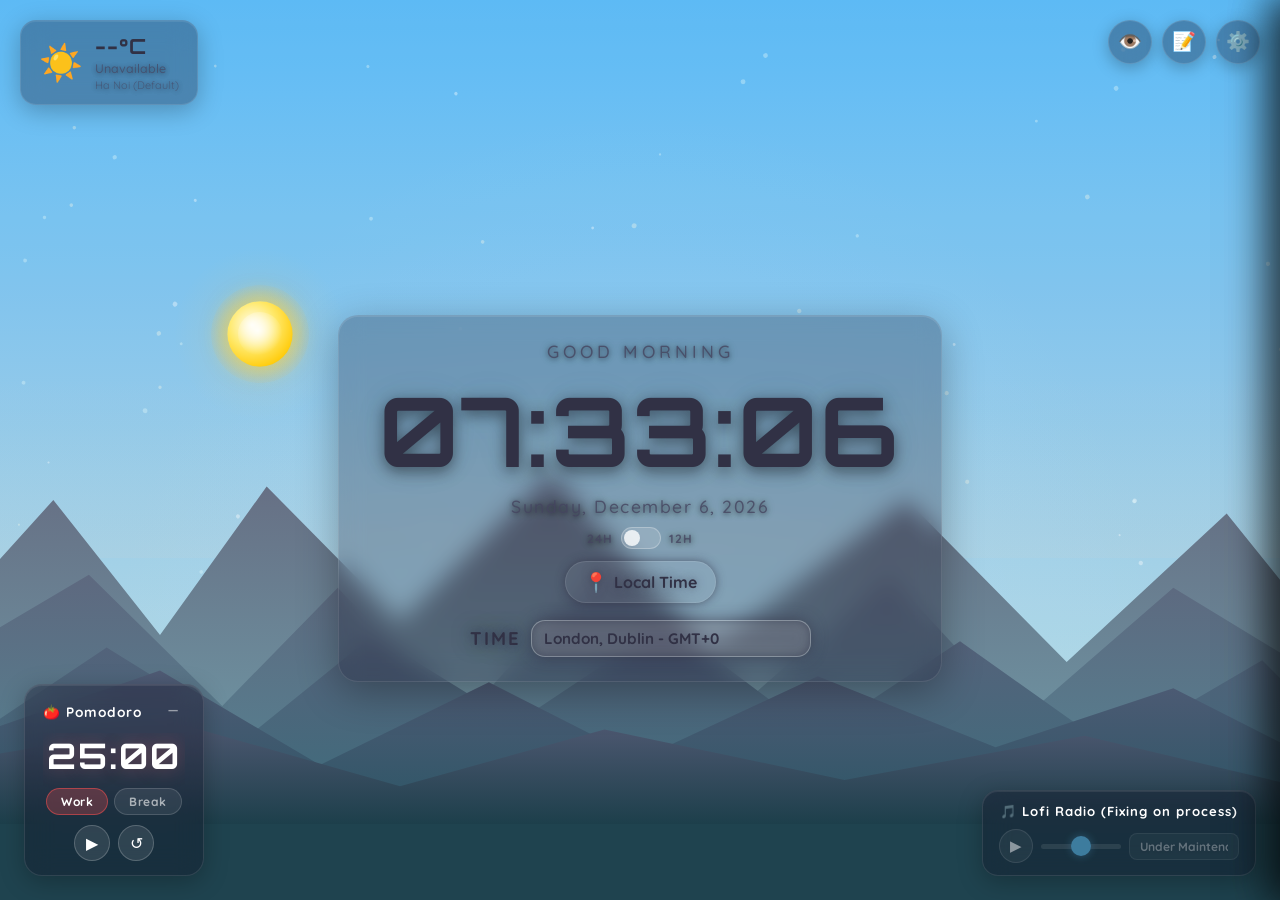
==== commit a6d03683: "Fixing Lofi Radio" ====
--- a/Day Night Website/index.html
+++ b/Day Night Website/index.html
@@ -179,7 +179,7 @@
 
     <!-- ========== LOFI PLAYER ========== -->
     <div class="lofi-widget hideable" id="lofiWidget">
-        <div class="lofi-header">🎵 Lofi Radio (Đang sửa chữa)</div>
+        <div class="lofi-header">🎵 Lofi Radio (Fixing on process)</div>
         <div class="lofi-controls" style="opacity: 0.5; pointer-events: none;">
             <button class="lofi-btn" id="lofiToggle" disabled>▶</button>
             <input type="range" id="lofiVolume" min="0" max="100" value="50" class="lofi-volume" disabled>
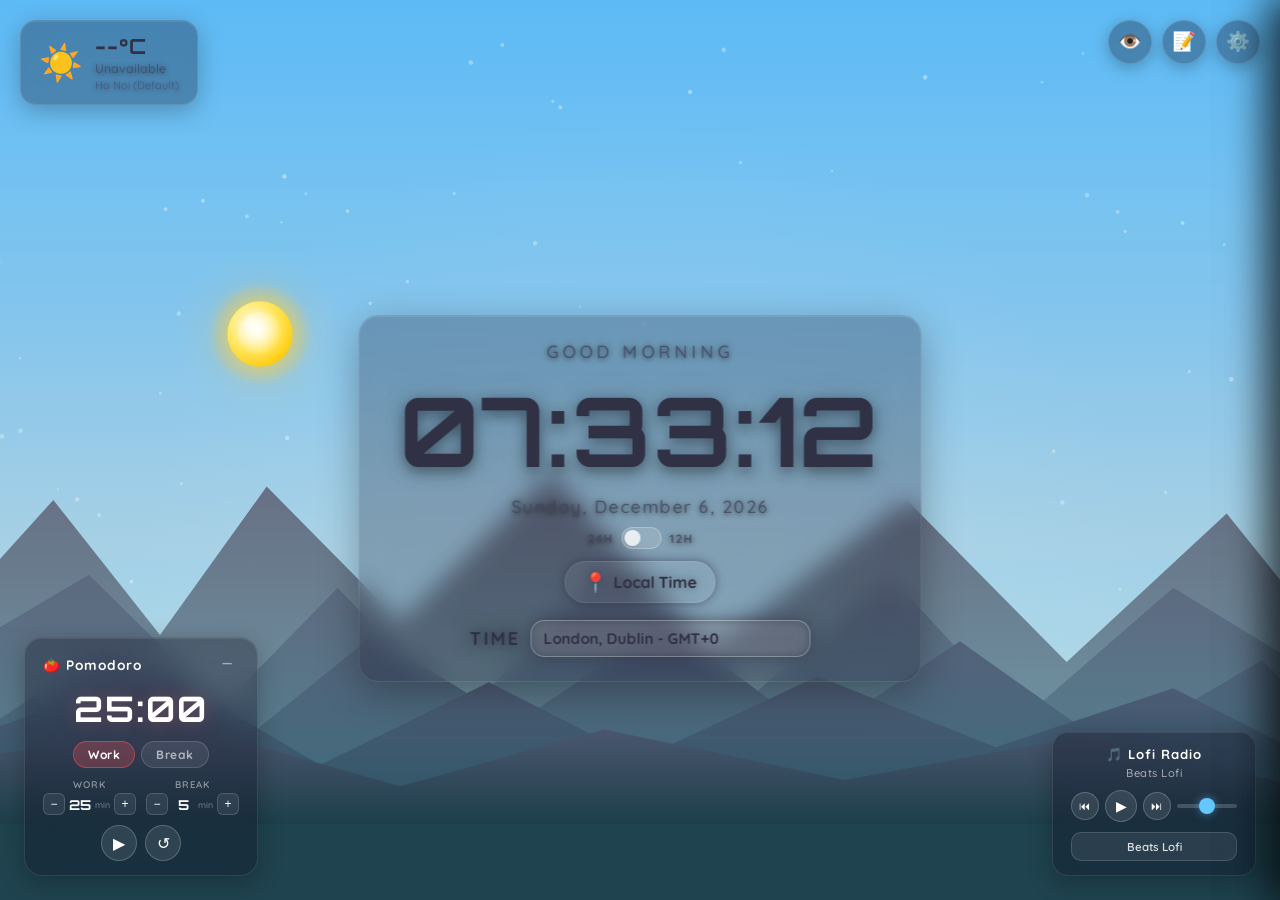
==== commit 30c4b200: "Adding hide status" ====
--- a/Day Night Website/index.html
+++ b/Day Night Website/index.html
@@ -75,7 +75,7 @@
     <div class="ground-base" id="groundBase"></div>
 
     <!-- ========== CLOCK & TIMEZONE UI ========== -->
-    <div class="clock-panel" id="clockPanel">
+    <div class="clock-panel hideable" id="clockPanel">
         <div class="clock-greeting" id="greeting">Good Afternoon</div>
         <div class="clock-time" id="clockTime">15:01:05</div>
         <div class="clock-date" id="clockDate">Thursday, August 27, 2026</div>
@@ -169,6 +169,26 @@
                 <button class="pomo-mode-btn active" data-mode="work">Work</button>
                 <button class="pomo-mode-btn" data-mode="break">Break</button>
             </div>
+            <div class="pomo-time-adjust">
+                <div class="pomo-adj-group">
+                    <label>Work</label>
+                    <div class="pomo-adj-controls">
+                        <button class="pomo-adj-btn" data-target="work" data-dir="-1">−</button>
+                        <span class="pomo-adj-value" id="pomoWorkMin">25</span>
+                        <span class="pomo-adj-unit">min</span>
+                        <button class="pomo-adj-btn" data-target="work" data-dir="1">+</button>
+                    </div>
+                </div>
+                <div class="pomo-adj-group">
+                    <label>Break</label>
+                    <div class="pomo-adj-controls">
+                        <button class="pomo-adj-btn" data-target="break" data-dir="-1">−</button>
+                        <span class="pomo-adj-value" id="pomoBreakMin">5</span>
+                        <span class="pomo-adj-unit">min</span>
+                        <button class="pomo-adj-btn" data-target="break" data-dir="1">+</button>
+                    </div>
+                </div>
+            </div>
             <div class="pomo-controls">
                 <button class="pomo-ctrl" id="pomoPlay">▶</button>
                 <button class="pomo-ctrl" id="pomoPause" style="display:none">⏸</button>
@@ -179,14 +199,23 @@
 
     <!-- ========== LOFI PLAYER ========== -->
     <div class="lofi-widget hideable" id="lofiWidget">
-        <div class="lofi-header">🎵 Lofi Radio (Fixing on process)</div>
-        <div class="lofi-controls" style="opacity: 0.5; pointer-events: none;">
-            <button class="lofi-btn" id="lofiToggle" disabled>▶</button>
-            <input type="range" id="lofiVolume" min="0" max="100" value="50" class="lofi-volume" disabled>
-            <select id="lofiChannel" class="lofi-select" disabled>
-                <option value="">Under Maintenance</option>
-            </select>
-        </div>
+        <div class="lofi-header">🎵 Lofi Radio</div>
+        <div class="lofi-track-name" id="lofiTrackName">Select a track</div>
+        <div class="lofi-controls">
+            <button class="lofi-btn lofi-prev" id="lofiPrev" title="Previous">⏮</button>
+            <button class="lofi-btn" id="lofiToggle" title="Play">▶</button>
+            <button class="lofi-btn lofi-next" id="lofiNext" title="Next">⏭</button>
+            <input type="range" id="lofiVolume" min="0" max="100" value="50" class="lofi-volume">
+        </div>
+        <select id="lofiChannel" class="lofi-select">
+            <option value="assets/music/Beats Lofi.mp3">Beats Lofi</option>
+            <option value="assets/music/Cafe Lofi.mp3">Cafe Lofi</option>
+            <option value="assets/music/Chill Lofi.mp3">Chill Lofi</option>
+            <option value="assets/music/Lanterns.mp3">Lanterns</option>
+            <option value="assets/music/Loop Lofi.mp3">Loop Lofi</option>
+            <option value="assets/music/Tech Lofi.mp3">Tech Lofi</option>
+            <option value="assets/music/Window.mp3">Window</option>
+        </select>
     </div>
     </div>
 
--- a/Day Night Website/css/widgets.css
+++ b/Day Night Website/css/widgets.css
@@ -40,14 +40,48 @@
     display: flex; align-items: center; justify-content: center;
     transition: all .3s ease; color: #fff;
 }
-.icon-btn:hover { background: rgba(255,255,255,0.15); transform: scale(1.1); }
 .icon-btn:active { transform: scale(0.95); }
+
+/* ── Unique icon hover effects ── */
+/* Focus: soft breathing glow */
+.focus-btn:hover {
+    background: rgba(100,200,255,0.15);
+    box-shadow: 0 0 20px rgba(100,200,255,0.35);
+    animation: icon-breathe .8s ease-in-out infinite alternate;
+}
+@keyframes icon-breathe {
+    from { box-shadow: 0 0 12px rgba(100,200,255,0.2); transform: scale(1); }
+    to   { box-shadow: 0 0 24px rgba(100,200,255,0.5); transform: scale(1.08); }
+}
+
+/* Todo: playful wiggle */
+.todo-btn:hover {
+    background: rgba(255,200,80,0.15);
+    animation: icon-wiggle .4s ease-in-out;
+}
+@keyframes icon-wiggle {
+    0%, 100% { transform: rotate(0deg); }
+    25%  { transform: rotate(-8deg); }
+    50%  { transform: rotate(8deg); }
+    75%  { transform: rotate(-4deg); }
+}
+
+/* Settings: smooth spin */
+.settings-btn:hover {
+    background: rgba(255,255,255,0.15);
+    animation: icon-spin .6s ease-in-out;
+}
+@keyframes icon-spin {
+    from { transform: rotate(0deg); }
+    to   { transform: rotate(90deg); }
+}
 
 /* Focus Mode active state */
 .focus-btn.active {
     background: rgba(100,200,255,0.3);
     border-color: rgba(100,200,255,0.5);
     box-shadow: 0 0 20px rgba(100,200,255,0.3);
+    animation: icon-breathe 1.5s ease-in-out infinite alternate;
 }
 
 /* ══════════════════════════════════════════
@@ -63,14 +97,15 @@
     pointer-events: none !important;
 }
 
+/* Keep Lofi widget visible in Focus Mode */
+body.focus-mode .lofi-widget.hideable {
+    opacity: 1 !important;
+    visibility: visible !important;
+    pointer-events: auto !important;
+}
+
 body.focus-mode .top-btn-group .icon-btn:not(.focus-btn) {
     opacity: 0; visibility: hidden; pointer-events: none;
-}
-
-body.focus-mode .clock-panel .clock-greeting,
-body.focus-mode .clock-panel .clock-time,
-body.focus-mode .clock-panel .clock-date {
-    opacity: 1 !important; visibility: visible !important;
 }
 
 /* ══════════════════════════════════════════
@@ -167,6 +202,39 @@
     background: rgba(80,200,120,0.25); border-color: rgba(80,200,120,0.5);
 }
 .pomo-mode-btn:hover { background: rgba(255,255,255,0.15); }
+
+/* Time Adjustment */
+.pomo-time-adjust {
+    display: flex; gap: 10px; justify-content: center;
+    margin-bottom: 10px;
+}
+.pomo-adj-group {
+    text-align: center;
+}
+.pomo-adj-group label {
+    display: block; font-size: .6rem; font-weight: 600;
+    color: rgba(255,255,255,0.5); text-transform: uppercase;
+    letter-spacing: 1px; margin-bottom: 3px;
+}
+.pomo-adj-controls {
+    display: flex; align-items: center; gap: 4px;
+}
+.pomo-adj-btn {
+    background: rgba(255,255,255,0.08); border: 1px solid rgba(255,255,255,0.15);
+    color: #fff; width: 22px; height: 22px; border-radius: 6px;
+    font-size: .75rem; cursor: pointer; display: flex;
+    align-items: center; justify-content: center;
+    transition: all .2s ease; padding: 0;
+}
+.pomo-adj-btn:hover { background: rgba(255,255,255,0.2); transform: scale(1.1); }
+.pomo-adj-value {
+    font-family: 'Orbitron', sans-serif;
+    font-size: .85rem; font-weight: 700;
+    min-width: 22px; text-align: center;
+}
+.pomo-adj-unit {
+    font-size: .55rem; color: rgba(255,255,255,0.4); font-weight: 500;
+}
 
 .pomo-controls {
     display: flex; gap: 8px; justify-content: center;
@@ -284,48 +352,65 @@
 .todo-delete:hover { background: rgba(255,80,80,0.2); color: rgba(255,80,80,0.8); }
 
 /* ══════════════════════════════════════════
-   PHASE 3: LOFI PLAYER
+   PHASE 3: LOFI PLAYER (Local Music)
    ══════════════════════════════════════════ */
 .lofi-widget {
     position: absolute; bottom: 24px; right: 24px; z-index: 28;
     background: rgba(10, 5, 25, 0.3);
     backdrop-filter: blur(14px); -webkit-backdrop-filter: blur(14px);
-    padding: 12px 16px; border-radius: 16px;
+    padding: 14px 18px; border-radius: 16px;
     border: 1px solid rgba(255,255,255,0.1);
     box-shadow: 0 6px 24px rgba(0,0,0,0.25), inset 0 1px 0 rgba(255,255,255,0.08);
-    color: #fff; min-width: 170px;
+    color: #fff; min-width: 200px;
 }
 
 .lofi-header {
     font-size: .82rem; font-weight: 700; letter-spacing: 1px;
-    margin-bottom: 10px; text-align: center;
+    margin-bottom: 4px; text-align: center;
+}
+
+.lofi-track-name {
+    font-size: .7rem; font-weight: 500; text-align: center;
+    color: rgba(255,255,255,0.6); margin-bottom: 10px;
+    letter-spacing: .5px; white-space: nowrap;
+    overflow: hidden; text-overflow: ellipsis;
 }
 
 .lofi-controls {
-    display: flex; align-items: center; gap: 8px; flex-wrap: wrap; justify-content: center;
+    display: flex; align-items: center; gap: 6px; justify-content: center;
+    margin-bottom: 10px;
 }
 
 .lofi-btn {
     background: rgba(255,255,255,0.1); border: 1px solid rgba(255,255,255,0.2);
-    color: #fff; width: 34px; height: 34px; border-radius: 50%;
-    font-size: .95rem; cursor: pointer; display: flex; align-items: center; justify-content: center;
+    color: #fff; width: 32px; height: 32px; border-radius: 50%;
+    font-size: .85rem; cursor: pointer; display: flex; align-items: center; justify-content: center;
     transition: all .2s ease;
 }
 .lofi-btn:hover { background: rgba(255,255,255,0.25); transform: scale(1.1); }
 .lofi-btn.playing {
     background: rgba(100,200,255,0.25); border-color: rgba(100,200,255,0.5);
     box-shadow: 0 0 12px rgba(100,200,255,0.2);
+    animation: lofi-pulse 2s ease-in-out infinite;
+}
+@keyframes lofi-pulse {
+    0%, 100% { box-shadow: 0 0 12px rgba(100,200,255,0.2); }
+    50% { box-shadow: 0 0 20px rgba(100,200,255,0.4); }
+}
+
+.lofi-prev, .lofi-next {
+    width: 28px; height: 28px; font-size: .72rem;
 }
 
 /* Custom range slider */
 .lofi-volume {
     -webkit-appearance: none; appearance: none;
-    width: 80px; height: 5px; border-radius: 5px;
+    width: 60px; height: 4px; border-radius: 4px;
     background: rgba(255,255,255,0.18);
     outline: none; cursor: pointer;
 }
 .lofi-volume::-webkit-slider-thumb {
-    -webkit-appearance: none; width: 20px; height: 20px;
+    -webkit-appearance: none; width: 16px; height: 16px;
     border-radius: 50%; background: #64c8ff; cursor: pointer;
     box-shadow: 0 0 8px rgba(100,200,255,0.5);
     transition: transform .15s ease;
@@ -334,17 +419,17 @@
     transform: scale(1.15);
 }
 .lofi-volume::-moz-range-thumb {
-    width: 20px; height: 20px; border-radius: 50%; background: #64c8ff; border: none;
+    width: 16px; height: 16px; border-radius: 50%; background: #64c8ff; border: none;
     box-shadow: 0 0 8px rgba(100,200,255,0.5);
 }
 
 .lofi-select {
-    appearance: none; background: rgba(255,255,255,0.1);
-    color: rgba(255,255,255,0.92); border: 1px solid rgba(255,255,255,0.2);
-    padding: 5px 10px; border-radius: 8px;
-    font-family: 'Quicksand', sans-serif; font-size: .75rem; font-weight: 700;
-    cursor: pointer; outline: none; max-width: 110px;
-    text-shadow: 0 1px 3px rgba(0,0,0,0.3);
+    display: block; width: 100%;
+    appearance: none; background: rgba(255,255,255,0.08);
+    color: rgba(255,255,255,0.85); border: 1px solid rgba(255,255,255,0.15);
+    padding: 6px 10px; border-radius: 10px;
+    font-family: 'Quicksand', sans-serif; font-size: .72rem; font-weight: 600;
+    cursor: pointer; outline: none; text-align: center;
 }
 .lofi-select option { background: #1a1a2e; color: #fff; }
 
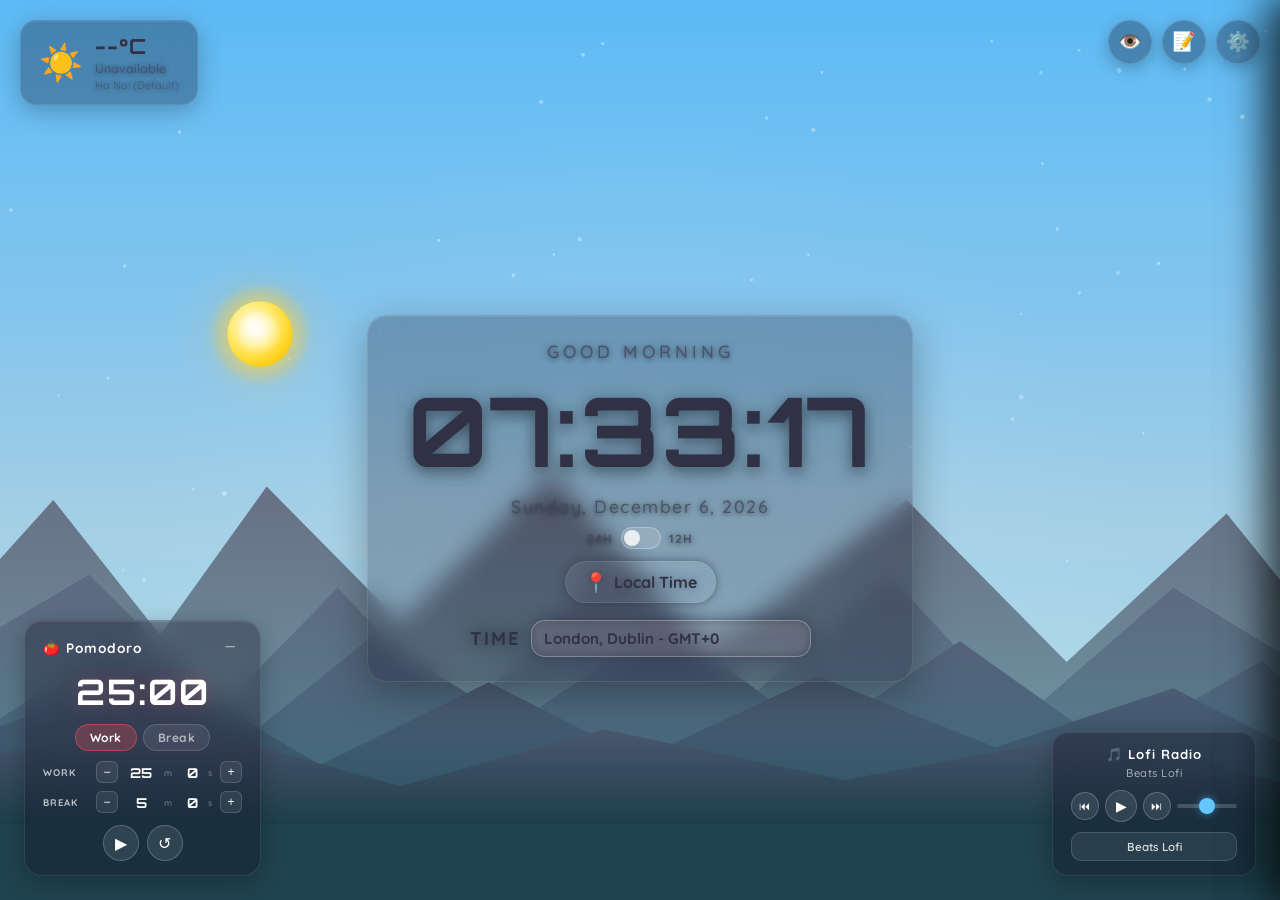
==== commit d5974b1f: "Update pomodoro, draggable, scale" ====
--- a/Day Night Website/index.html
+++ b/Day Night Website/index.html
@@ -159,7 +159,7 @@
 
     <!-- ========== POMODORO TIMER ========== -->
     <div class="pomodoro-widget hideable" id="pomodoroWidget">
-        <div class="pomo-header">
+        <div class="pomo-header drag-handle" id="pomoHeader">
             <span class="pomo-title">🍅 Pomodoro</span>
             <button class="pomo-minimize" id="pomoMinimize">−</button>
         </div>
@@ -174,8 +174,10 @@
                     <label>Work</label>
                     <div class="pomo-adj-controls">
                         <button class="pomo-adj-btn" data-target="work" data-dir="-1">−</button>
-                        <span class="pomo-adj-value" id="pomoWorkMin">25</span>
-                        <span class="pomo-adj-unit">min</span>
+                        <input type="number" class="pomo-adj-input" id="pomoWorkMin" value="25" min="0" max="1440">
+                        <span class="pomo-adj-unit">m</span>
+                        <input type="number" class="pomo-adj-input sec-input" id="pomoWorkSec" value="0" min="0" max="59">
+                        <span class="pomo-adj-unit">s</span>
                         <button class="pomo-adj-btn" data-target="work" data-dir="1">+</button>
                     </div>
                 </div>
@@ -183,8 +185,10 @@
                     <label>Break</label>
                     <div class="pomo-adj-controls">
                         <button class="pomo-adj-btn" data-target="break" data-dir="-1">−</button>
-                        <span class="pomo-adj-value" id="pomoBreakMin">5</span>
-                        <span class="pomo-adj-unit">min</span>
+                        <input type="number" class="pomo-adj-input" id="pomoBreakMin" value="5" min="0" max="1440">
+                        <span class="pomo-adj-unit">m</span>
+                        <input type="number" class="pomo-adj-input sec-input" id="pomoBreakSec" value="0" min="0" max="59">
+                        <span class="pomo-adj-unit">s</span>
                         <button class="pomo-adj-btn" data-target="break" data-dir="1">+</button>
                     </div>
                 </div>
@@ -199,7 +203,7 @@
 
     <!-- ========== LOFI PLAYER ========== -->
     <div class="lofi-widget hideable" id="lofiWidget">
-        <div class="lofi-header">🎵 Lofi Radio</div>
+        <div class="lofi-header drag-handle" id="lofiHeader">🎵 Lofi Radio</div>
         <div class="lofi-track-name" id="lofiTrackName">Select a track</div>
         <div class="lofi-controls">
             <button class="lofi-btn lofi-prev" id="lofiPrev" title="Previous">⏮</button>
@@ -224,6 +228,7 @@
 <!-- Scripts (modular) -->
 <script src="script.js"></script>
 <script src="js/focus.js"></script>
+<script src="js/draggable.js"></script>
 <script src="js/pomodoro.js"></script>
 <script src="js/todo.js"></script>
 <script src="js/lofi.js"></script>
--- a/Day Night Website/css/widgets.css
+++ b/Day Night Website/css/widgets.css
@@ -97,11 +97,20 @@
     pointer-events: none !important;
 }
 
-/* Keep Lofi widget visible in Focus Mode */
-body.focus-mode .lofi-widget.hideable {
+/* Keep Lofi and Pomodoro widgets visible in Focus Mode */
+body.focus-mode .lofi-widget.hideable,
+body.focus-mode .pomodoro-widget.hideable {
     opacity: 1 !important;
     visibility: visible !important;
     pointer-events: auto !important;
+}
+
+/* Drag Handle styling */
+.drag-handle {
+    cursor: grab;
+}
+.drag-handle:active {
+    cursor: grabbing;
 }
 
 body.focus-mode .top-btn-group .icon-btn:not(.focus-btn) {
@@ -205,16 +214,19 @@
 
 /* Time Adjustment */
 .pomo-time-adjust {
-    display: flex; gap: 10px; justify-content: center;
-    margin-bottom: 10px;
+    display: flex; flex-direction: column; gap: 8px;
+    align-items: center;
+    margin-bottom: 12px;
 }
 .pomo-adj-group {
-    text-align: center;
+    display: flex; align-items: center; justify-content: space-between;
+    width: 100%; gap: 8px;
 }
 .pomo-adj-group label {
-    display: block; font-size: .6rem; font-weight: 600;
-    color: rgba(255,255,255,0.5); text-transform: uppercase;
-    letter-spacing: 1px; margin-bottom: 3px;
+    font-size: .6rem; font-weight: 700;
+    color: rgba(255,255,255,0.7); text-transform: uppercase;
+    letter-spacing: 1px; margin-bottom: 0;
+    width: 45px; text-align: left;
 }
 .pomo-adj-controls {
     display: flex; align-items: center; gap: 4px;
@@ -227,13 +239,27 @@
     transition: all .2s ease; padding: 0;
 }
 .pomo-adj-btn:hover { background: rgba(255,255,255,0.2); transform: scale(1.1); }
-.pomo-adj-value {
+.pomo-adj-input {
     font-family: 'Orbitron', sans-serif;
     font-size: .85rem; font-weight: 700;
-    min-width: 22px; text-align: center;
+    width: 38px; text-align: center;
+    background: transparent; border: none; color: #fff;
+    outline: none; -moz-appearance: textfield;
+}
+.pomo-adj-input.sec-input {
+    width: 24px;
+}
+.pomo-adj-input::-webkit-outer-spin-button,
+.pomo-adj-input::-webkit-inner-spin-button {
+    -webkit-appearance: none; margin: 0;
+}
+.pomo-adj-input:focus {
+    background: rgba(255,255,255,0.1);
+    border-radius: 4px;
 }
 .pomo-adj-unit {
     font-size: .55rem; color: rgba(255,255,255,0.4); font-weight: 500;
+    margin-right: 4px;
 }
 
 .pomo-controls {
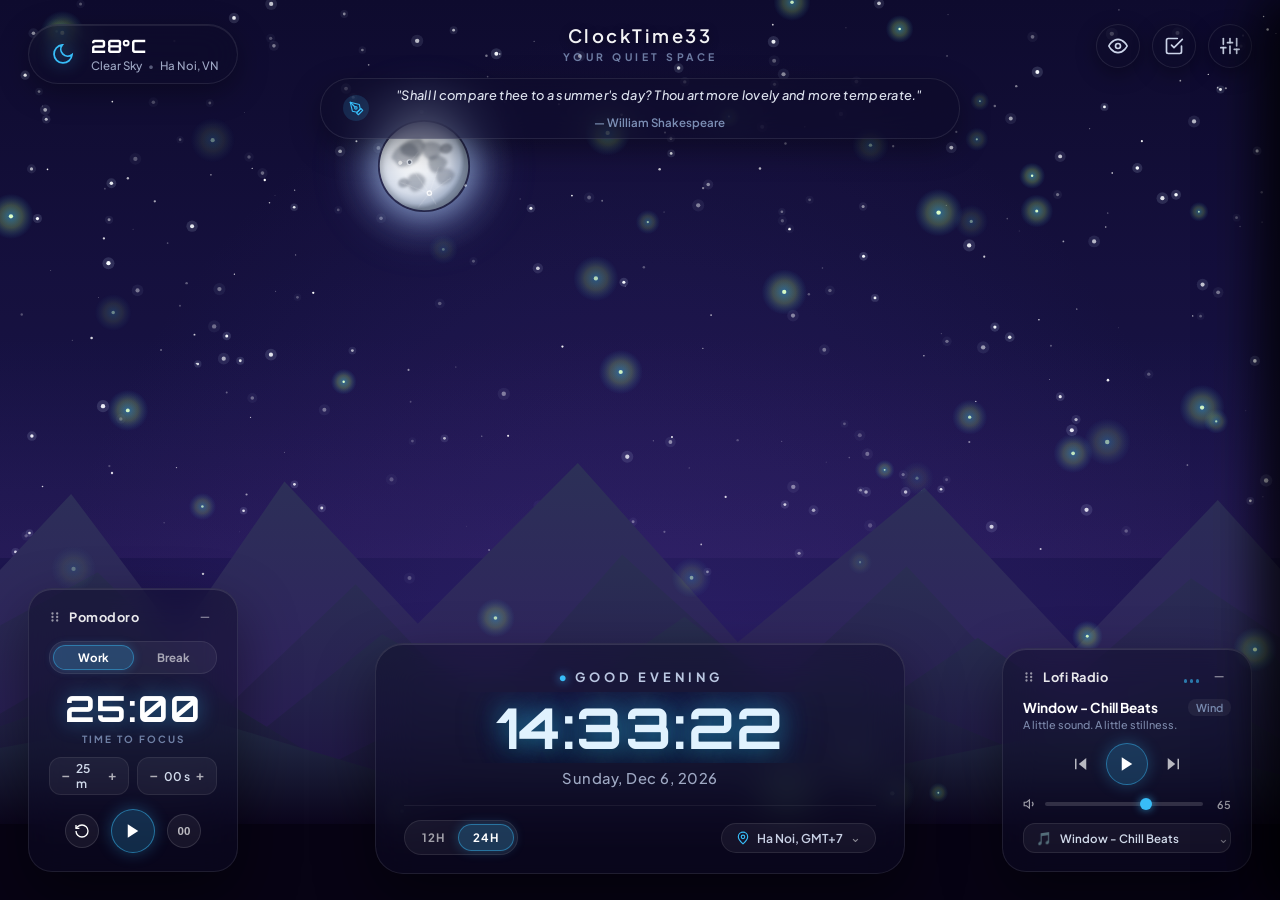
==== commit a6fc7b12: "feat(day-night): Full UI/UX & Backend upgrade with test suite inside project - Redesign Night theme " ====
--- a/Day Night Website/index.html
+++ b/Day Night Website/index.html
@@ -3,10 +3,10 @@
 <head>
     <meta charset="UTF-8">
     <meta name="viewport" content="width=device-width, initial-scale=1.0">
-    <title>ClockTime33</title>
+    <title>ClockTime33 — Your Quiet Space</title>
     <link rel="preconnect" href="https://fonts.googleapis.com">
     <link rel="preconnect" href="https://fonts.gstatic.com" crossorigin>
-    <link href="https://fonts.googleapis.com/css2?family=Orbitron:wght@400;700;900&family=Quicksand:wght@300;400;500;600;700;800&display=swap" rel="stylesheet">
+    <link href="https://fonts.googleapis.com/css2?family=Orbitron:wght@400;500;600;700;800;900&family=Plus+Jakarta+Sans:ital,wght@0,300;0,400;0,500;0,600;0,700;0,800;1,400;1,500&family=Quicksand:wght@400;500;600;700&display=swap" rel="stylesheet">
     <link rel="stylesheet" href="style.css">
     <link rel="stylesheet" href="css/widgets.css">
 </head>
@@ -32,195 +32,579 @@
     <!-- Seasonal Particles (Leaves/Snow) -->
     <canvas id="seasonCanvas" class="season-canvas"></canvas>
 
-    <!-- Celestial -->
+    <!-- Celestial (Sun & Moon) -->
     <div class="cel sun-wrap" id="sunWrap">
-        <div class="sun-flare"></div><div class="sun-outer"></div><div class="sun-body"></div><div class="sun-inner"></div>
-    </div>
+        <div class="sun-flare"></div>
+        <div class="sun-outer"></div>
+        <div class="sun-body"></div>
+        <div class="sun-inner"></div>
+    </div>
+    
+    <!-- Photorealistic Moon with Halo -->
     <div class="cel moon-wrap" id="moonWrap">
-        <div class="moon-halo"></div><div class="moon-body"></div>
-    </div>
+        <div class="moon-halo"></div>
+        <div class="moon-body-realistic">
+            <svg viewBox="0 0 100 100" class="moon-svg">
+                <defs>
+                    <radialGradient id="moonBase" cx="42%" cy="40%" r="56%">
+                        <stop offset="0%" stop-color="#ffffff"/>
+                        <stop offset="35%" stop-color="#f0f3f8"/>
+                        <stop offset="70%" stop-color="#d4dbe8"/>
+                        <stop offset="90%" stop-color="#abb7cc"/>
+                        <stop offset="100%" stop-color="#808da3"/>
+                    </radialGradient>
+                    <clipPath id="moonSphereClip">
+                        <circle cx="50" cy="50" r="48"/>
+                    </clipPath>
+                </defs>
+                <circle cx="50" cy="50" r="48" fill="url(#moonBase)"/>
+                <g clip-path="url(#moonSphereClip)">
+                    <!-- Maria (lunar plains) features -->
+                    <path d="M18,32 Q26,20 42,22 Q52,28 46,42 Q36,48 24,44 Z" fill="#586173" opacity="0.42" filter="blur(2px)"/>
+                    <path d="M30,24 Q40,16 54,20 Q60,30 50,38 Q38,40 30,30 Z" fill="#4d5566" opacity="0.45" filter="blur(1.5px)"/>
+                    <path d="M54,26 Q68,24 74,34 Q72,46 60,46 Q50,42 54,30 Z" fill="#505869" opacity="0.4" filter="blur(2px)"/>
+                    <path d="M58,42 Q72,40 76,52 Q70,62 58,60 Q52,52 58,42 Z" fill="#4b5363" opacity="0.42" filter="blur(2px)"/>
+                    <ellipse cx="78" cy="38" rx="7" ry="5.5" fill="#464d5c" opacity="0.48" filter="blur(1px)"/>
+                    <path d="M64,58 Q78,56 80,68 Q72,78 62,74 Q56,66 64,58 Z" fill="#525a6b" opacity="0.38" filter="blur(2px)"/>
+                    <path d="M32,56 Q44,52 48,64 Q44,76 32,74 Q24,66 32,56 Z" fill="#525a6b" opacity="0.4" filter="blur(2px)"/>
+                    <ellipse cx="24" cy="62" rx="6" ry="5" fill="#4c5464" opacity="0.42" filter="blur(1px)"/>
+                    <!-- Tycho crater ray system -->
+                    <circle cx="48" cy="80" r="3" fill="#ffffff" opacity="0.85"/>
+                    <circle cx="48" cy="80" r="1.5" fill="#c4cad6"/>
+                    <path d="M48,80 L20,60 M48,80 L35,45 M48,80 L65,55 M48,80 L75,70 M48,80 L52,94 M48,80 L32,92" stroke="#ffffff" stroke-width="0.7" opacity="0.28" filter="blur(0.5px)"/>
+                    <!-- Copernicus crater -->
+                    <circle cx="36" cy="42" r="3.2" fill="#e8edf5" opacity="0.8"/>
+                    <circle cx="36" cy="42" r="1.8" fill="#5c6577"/>
+                    <path d="M36,42 L24,36 M36,42 L48,34 M36,42 L42,50 M36,42 L28,48" stroke="#ffffff" stroke-width="0.6" opacity="0.3" filter="blur(0.5px)"/>
+                    <!-- Kepler crater -->
+                    <circle cx="26" cy="40" r="2.2" fill="#ffffff" opacity="0.75"/>
+                    <!-- Subtle limb depth -->
+                    <circle cx="50" cy="50" r="48" fill="none" stroke="rgba(0,0,0,0.18)" stroke-width="6" filter="blur(3px)"/>
+                    <path d="M98,50 A48,48 0 0,1 50,98 A48,48 0 0,0 98,50 Z" fill="rgba(20,25,40,0.22)" filter="blur(4px)"/>
+                </g>
+            </svg>
+        </div>
+    </div>
+    
     <div class="horizon-glow" id="horizonGlow"></div>
 
-    <!-- ========== WEATHER WIDGET ========== -->
+    <!-- ========== BRAND HEADER (TOP CENTER) ========== -->
+    <div class="brand-header hideable" id="brandHeader">
+        <h1 class="brand-title">ClockTime33</h1>
+        <p class="brand-subtitle" id="brandSubtitle">YOUR QUIET SPACE</p>
+    </div>
+
+    <!-- ========== TOP POEM BAR (BELOW TOP BAR) ========== -->
+    <div class="top-poem-bar hideable" id="topPoemBar" title="Click for next poem">
+        <div class="poem-quill-icon">
+            <svg viewBox="0 0 24 24" fill="none" stroke="currentColor" stroke-width="1.8" stroke-linecap="round" stroke-linejoin="round">
+                <path d="M12 19l7-7 3 3-7 7-3-3z"></path>
+                <path d="M18 13l-1.5-7.5L2 2l3.5 14.5L13 18l5-5z"></path>
+                <path d="M2 2l7.586 7.586"></path>
+                <circle cx="11" cy="11" r="2"></circle>
+            </svg>
+        </div>
+        <div class="poem-content">
+            <span class="poem-text" id="topPoemText">"Shall I compare thee to a summer's day? Thou art more lovely and more temperate."</span>
+            <span class="poem-author" id="topPoemAuthor">— William Shakespeare</span>
+        </div>
+    </div>
+
+    <!-- ========== WEATHER WIDGET (TOP LEFT) ========== -->
     <div class="weather-widget hideable" id="weatherWidget">
-        <div class="weather-icon" id="weatherIcon">☀️</div>
+        <div class="weather-icon-wrap" id="weatherIconWrap">
+            <svg class="weather-svg-icon" id="weatherSvgIcon" viewBox="0 0 24 24" fill="none" stroke="currentColor" stroke-width="1.8" stroke-linecap="round" stroke-linejoin="round">
+                <circle cx="12" cy="12" r="4"></circle>
+                <path d="M12 2v2M12 20v2M4.93 4.93l1.41 1.41M17.66 17.66l1.41 1.41M2 12h2M20 12h2M6.34 17.66l-1.41 1.41M19.07 4.93l-1.41 1.41"></path>
+            </svg>
+        </div>
         <div class="weather-info">
-            <div class="weather-temp" id="weatherTemp">--°C</div>
-            <div class="weather-desc" id="weatherDesc">Loading...</div>
-            <div class="weather-city" id="weatherCity">--</div>
-        </div>
-    </div>
-
-    <!-- ========== LAYERED MOUNTAINS (SHARP PEAKS) ========== -->
-    <svg class="land-layer l1" viewBox="0 0 1440 280" preserveAspectRatio="none">
+            <div class="weather-temp" id="weatherTemp">28°C</div>
+            <div class="weather-sub">
+                <span id="weatherDesc">Clear Sky</span>
+                <span class="weather-dot">•</span>
+                <span id="weatherCity">Ha Noi, VN</span>
+            </div>
+        </div>
+    </div>
+
+    <!-- ========== LAYERED MOUNTAINS (SHARP CRISP PEAKS) ========== -->
+    <svg class="land-layer l1" viewBox="0 0 1440 320" preserveAspectRatio="none">
         <defs><linearGradient id="g-l1" x1="0" y1="0" x2="0" y2="1"><stop offset="0%" class="stop-p1"/><stop offset="100%" class="stop-b1"/></linearGradient></defs>
-        <path d="M-50,280 L-50,120 L60,40 L180,140 L300,30 L450,130 L620,20 L800,150 L1020,40 L1200,160 L1380,50 L1490,140 L1490,280 Z" fill="url(#g-l1)"/>
+        <path d="M-50,320 L-50,150 L80,50 L200,165 L320,40 L470,155 L650,25 L830,170 L1040,45 L1210,175 L1370,55 L1490,150 L1490,320 Z" fill="url(#g-l1)"/>
     </svg>
-    <svg class="land-layer l2" viewBox="0 0 1440 240" preserveAspectRatio="none">
+    <svg class="land-layer l2" viewBox="0 0 1440 280" preserveAspectRatio="none">
         <defs><linearGradient id="g-l2" x1="0" y1="0" x2="0" y2="1"><stop offset="0%" class="stop-p2"/><stop offset="100%" class="stop-b2"/></linearGradient></defs>
-        <path d="M-50,240 L-50,110 L100,50 L250,150 L380,60 L520,160 L680,40 L850,140 L1000,50 L1150,160 L1320,60 L1490,130 L1490,240 Z" fill="url(#g-l2)"/>
+        <path d="M-50,280 L-50,130 L110,65 L260,175 L400,75 L540,185 L700,50 L870,165 L1020,60 L1170,180 L1340,70 L1490,145 L1490,280 Z" fill="url(#g-l2)"/>
     </svg>
-    <svg class="land-layer l3" viewBox="0 0 1440 200" preserveAspectRatio="none">
+    <svg class="land-layer l3" viewBox="0 0 1440 230" preserveAspectRatio="none">
         <defs><linearGradient id="g-l3" x1="0" y1="0" x2="0" y2="1"><stop offset="0%" class="stop-p3"/><stop offset="100%" class="stop-b3"/></linearGradient></defs>
-        <path d="M-50,200 L-50,140 L120,60 L280,130 L420,50 L580,120 L750,40 L920,130 L1080,55 L1250,140 L1420,70 L1490,120 L1490,200 Z" fill="url(#g-l3)"/>
+        <path d="M-50,230 L-50,155 L130,75 L290,150 L430,65 L600,140 L770,50 L940,150 L1100,68 L1270,160 L1430,80 L1490,135 L1490,230 Z" fill="url(#g-l3)"/>
     </svg>
-    <svg class="land-layer l4" viewBox="0 0 1440 160" preserveAspectRatio="none">
+    <svg class="land-layer l4" viewBox="0 0 1440 180" preserveAspectRatio="none">
         <defs><linearGradient id="g-l4" x1="0" y1="0" x2="0" y2="1"><stop offset="0%" class="stop-p4"/><stop offset="100%" class="stop-b4"/></linearGradient></defs>
-        <path d="M-50,160 L-50,90 L180,30 L360,110 L550,40 L720,105 L920,35 L1120,95 L1320,45 L1490,110 L1490,160 Z" fill="url(#g-l4)"/>
+        <path d="M-50,180 L-50,105 L190,40 L370,125 L560,50 L735,120 L935,45 L1135,110 L1335,55 L1490,125 L1490,180 Z" fill="url(#g-l4)"/>
     </svg>
-    <svg class="land-layer l5" viewBox="0 0 1440 100" preserveAspectRatio="none">
+    <svg class="land-layer l5" viewBox="0 0 1440 120" preserveAspectRatio="none">
         <defs><linearGradient id="g-l5" x1="0" y1="0" x2="0" y2="1"><stop offset="0%" class="stop-p5"/><stop offset="100%" class="stop-b5"/></linearGradient></defs>
-        <path d="M-50,100 L-50,50 L200,20 L450,70 L680,25 L950,65 L1220,30 L1490,75 L1490,100 Z" fill="url(#g-l5)"/>
+        <path d="M-50,120 L-50,60 L210,25 L460,80 L690,30 L960,75 L1230,35 L1490,85 L1490,120 Z" fill="url(#g-l5)"/>
     </svg>
     <div class="ground-base" id="groundBase"></div>
 
-    <!-- ========== CLOCK & TIMEZONE UI ========== -->
+    <!-- ========== CENTER CLOCK CARD (MOVED TO LOWER CENTER AREA) ========== -->
     <div class="clock-panel hideable" id="clockPanel">
-        <div class="clock-greeting" id="greeting">Good Afternoon</div>
-        <div class="clock-time" id="clockTime">15:01:05</div>
-        <div class="clock-date" id="clockDate">Thursday, August 27, 2026</div>
-
-        <!-- 12h / 24h Toggle -->
-        <div class="time-format-toggle hideable" id="timeFormatToggle">
-            <span class="fmt-label">24H</span>
-            <label class="toggle-switch">
-                <input type="checkbox" id="fmt12h">
-                <span class="toggle-slider"></span>
-            </label>
-            <span class="fmt-label">12H</span>
-        </div>
-
-        <div class="clock-location hideable" id="clockLocation">
-            <span class="loc-icon">📍</span>
-            <span class="loc-text" id="locText">Detecting Location...</span>
-        </div>
-        <div class="tz-selector hideable" id="tzSelector">
-            <label for="gmtSelect">Time</label>
-            <select id="gmtSelect"></select>
-        </div>
-    </div>
-
-    <!-- ========== TOP-RIGHT BUTTON GROUP ========== -->
-    <div class="top-btn-group">
-        <button class="icon-btn focus-btn" id="focusBtn" aria-label="Focus Mode" title="Focus Mode">👁️</button>
-        <button class="icon-btn todo-btn" id="todoBtn" aria-label="To-Do List" title="To-Do List">📝</button>
-        <button class="icon-btn settings-btn" id="settingsBtn" aria-label="Settings" title="Settings">⚙️</button>
-    </div>
-
-    <!-- ========== SETTINGS DRAWER ========== -->
-    <div class="settings-overlay" id="settingsOverlay"></div>
-    <div class="settings-drawer" id="settingsDrawer">
-        <div class="settings-header">
-            <h3>⚙️ Settings</h3>
-            <button class="settings-close" id="settingsClose">✕</button>
-        </div>
-        <div class="settings-body">
-            <div class="settings-item">
-                <span class="settings-label">✨ Fireflies Effect</span>
-                <label class="toggle-switch">
-                    <input type="checkbox" id="setFireflies" checked>
-                    <span class="toggle-slider"></span>
-                </label>
-            </div>
-            <div class="settings-item">
-                <span class="settings-label">🌡️ Temperature Unit</span>
-                <div class="settings-radio-group">
-                    <label class="settings-radio"><input type="radio" name="tempUnit" value="C" checked> °C</label>
-                    <label class="settings-radio"><input type="radio" name="tempUnit" value="F"> °F</label>
-                </div>
-            </div>
-            <div class="settings-item">
-                <span class="settings-label">🕐 Time Format</span>
-                <div class="settings-radio-group">
-                    <label class="settings-radio"><input type="radio" name="timeFormat" value="24" checked> 24H</label>
-                    <label class="settings-radio"><input type="radio" name="timeFormat" value="12"> 12H</label>
-                </div>
-            </div>
-            <div class="settings-item settings-item-col">
-                <span class="settings-label">🌍 Timezone</span>
-                <select id="setTimezone" class="settings-select"></select>
-            </div>
-        </div>
-    </div>
-
-    <!-- ========== TO-DO PANEL ========== -->
-    <div class="todo-overlay" id="todoOverlay"></div>
-    <div class="todo-panel" id="todoPanel">
-        <div class="todo-header">
-            <h3>📝 To-Do List</h3>
-            <button class="todo-close" id="todoClose">✕</button>
-        </div>
-        <div class="todo-input-wrap">
-            <input type="text" id="todoInput" placeholder="Add a task..." />
-            <button class="todo-add-btn" id="todoAdd">+</button>
-        </div>
-        <ul class="todo-list" id="todoList"></ul>
-    </div>
-
-    <!-- ========== POMODORO TIMER ========== -->
-    <div class="pomodoro-widget hideable" id="pomodoroWidget">
+        <div class="clock-header">
+            <span class="greeting-bullet">•</span>
+            <span class="clock-greeting" id="greeting">GOOD EVENING</span>
+        </div>
+        
+        <div class="clock-time" id="clockTime">21:45:08</div>
+        <div class="clock-date" id="clockDate">Thursday, Nov 6, 2026</div>
+
+        <div class="clock-bottom-bar">
+            <!-- 12h / 24h Segmented Pill Toggle -->
+            <div class="segmented-pill-group" id="formatSegmented">
+                <button class="seg-btn" id="seg12h" type="button">12H</button>
+                <button class="seg-btn active" id="seg24h" type="button">24H</button>
+            </div>
+
+            <!-- Timezone & Location Pill Selector -->
+            <div class="tz-pill-btn" id="tzPillBtn" title="Click to change timezone">
+                <svg class="tz-loc-icon" viewBox="0 0 24 24" fill="none" stroke="currentColor" stroke-width="2">
+                    <circle cx="12" cy="10" r="3"></circle>
+                    <path d="M12 2a8 8 0 0 0-8 8c0 5.25 8 12 8 12s8-6.75 8-12a8 8 0 0 0-8-8z"></path>
+                </svg>
+                <span class="tz-pill-text" id="tzPillText">Ha Noi, GMT+7</span>
+                <span class="tz-chevron">⌄</span>
+            </div>
+            
+            <select id="gmtSelect" class="visually-hidden" aria-label="Select timezone"></select>
+        </div>
+    </div>
+
+    <!-- ========== TOP-RIGHT ACTIONS ========== -->
+    <div class="top-btn-group" id="topBtnGroup">
+        <button class="icon-btn focus-btn" id="focusBtn" aria-label="Focus Mode" title="Focus Mode">
+            <svg viewBox="0 0 24 24" fill="none" stroke="currentColor" stroke-width="2" stroke-linecap="round" stroke-linejoin="round">
+                <path d="M1 12s4-8 11-8 11 8 11 8-4 8-11 8-11-8-11-8z"></path>
+                <circle cx="12" cy="12" r="3"></circle>
+            </svg>
+        </button>
+        <button class="icon-btn todo-btn" id="todoBtn" aria-label="To-Do List" title="To-Do List">
+            <svg viewBox="0 0 24 24" fill="none" stroke="currentColor" stroke-width="2" stroke-linecap="round" stroke-linejoin="round">
+                <path d="M9 11l3 3L22 4"></path>
+                <path d="M21 12v7a2 2 0 0 1-2 2H5a2 2 0 0 1-2-2V5a2 2 0 0 1 2-2h11"></path>
+            </svg>
+        </button>
+        <button class="icon-btn settings-btn" id="settingsBtn" aria-label="Settings" title="Settings">
+            <svg viewBox="0 0 24 24" fill="none" stroke="currentColor" stroke-width="2" stroke-linecap="round" stroke-linejoin="round">
+                <line x1="4" y1="21" x2="4" y2="14"></line>
+                <line x1="4" y1="10" x2="4" y2="3"></line>
+                <line x1="12" y1="21" x2="12" y2="12"></line>
+                <line x1="12" y1="8" x2="12" y2="3"></line>
+                <line x1="20" y1="21" x2="20" y2="16"></line>
+                <line x1="20" y1="12" x2="20" y2="3"></line>
+                <line x1="1" y1="14" x2="7" y2="14"></line>
+                <line x1="9" y1="8" x2="15" y2="8"></line>
+                <line x1="17" y1="16" x2="23" y2="16"></line>
+            </svg>
+        </button>
+    </div>
+
+    <!-- Exit Focus Mode Banner (Shown in Focus Mode) -->
+    <div class="exit-focus-banner" id="exitFocusBanner">
+        <span class="exit-focus-text" id="exitFocusText">Exit focus <kbd>esc</kbd></span>
+        <button class="exit-focus-btn" id="exitFocusBtn" title="Exit Focus Mode">
+            <svg viewBox="0 0 24 24" fill="none" stroke="currentColor" stroke-width="2">
+                <path d="M1 12s4-8 11-8 11 8 11 8-4 8-11 8-11-8-11-8z"></path>
+                <circle cx="12" cy="12" r="3"></circle>
+            </svg>
+        </button>
+    </div>
+
+    <!-- ========== POMODORO TIMER (BOTTOM LEFT) ========== -->
+    <div class="pomodoro-widget" id="pomodoroWidget">
         <div class="pomo-header drag-handle" id="pomoHeader">
-            <span class="pomo-title">🍅 Pomodoro</span>
-            <button class="pomo-minimize" id="pomoMinimize">−</button>
+            <div class="drag-title-wrap">
+                <svg class="drag-dots-svg" viewBox="0 0 24 24" fill="currentColor">
+                    <circle cx="6" cy="6" r="2"></circle><circle cx="6" cy="12" r="2"></circle><circle cx="6" cy="18" r="2"></circle>
+                    <circle cx="14" cy="6" r="2"></circle><circle cx="14" cy="12" r="2"></circle><circle cx="14" cy="18" r="2"></circle>
+                </svg>
+                <span class="pomo-title" id="pomoTitle">Pomodoro</span>
+            </div>
+            <div class="pomo-mini-meta" id="pomoMiniMeta">
+                <span class="pomo-mini-time" id="pomoMiniTime">25:00</span>
+                <button class="pomo-mini-play-btn" id="pomoMiniPlay" title="Start/Pause timer" aria-label="Toggle Pomodoro">▶</button>
+            </div>
+            <button class="pomo-minimize" id="pomoMinimize" aria-label="Minimize timer" title="Minimize/Maximize timer">−</button>
         </div>
         <div class="pomo-body" id="pomoBody">
+            <div class="pomo-mode">
+                <button class="pomo-mode-btn active" data-mode="work" id="pomoModeWork">Work</button>
+                <button class="pomo-mode-btn" data-mode="break" id="pomoModeBreak">Break</button>
+            </div>
             <div class="pomo-display" id="pomoDisplay">25:00</div>
-            <div class="pomo-mode">
-                <button class="pomo-mode-btn active" data-mode="work">Work</button>
-                <button class="pomo-mode-btn" data-mode="break">Break</button>
-            </div>
+            <div class="pomo-subtitle" id="pomoSubtitle">TIME TO FOCUS</div>
+            
             <div class="pomo-time-adjust">
-                <div class="pomo-adj-group">
-                    <label>Work</label>
-                    <div class="pomo-adj-controls">
-                        <button class="pomo-adj-btn" data-target="work" data-dir="-1">−</button>
-                        <input type="number" class="pomo-adj-input" id="pomoWorkMin" value="25" min="0" max="1440">
-                        <span class="pomo-adj-unit">m</span>
-                        <input type="number" class="pomo-adj-input sec-input" id="pomoWorkSec" value="0" min="0" max="59">
-                        <span class="pomo-adj-unit">s</span>
-                        <button class="pomo-adj-btn" data-target="work" data-dir="1">+</button>
-                    </div>
-                </div>
-                <div class="pomo-adj-group">
-                    <label>Break</label>
-                    <div class="pomo-adj-controls">
-                        <button class="pomo-adj-btn" data-target="break" data-dir="-1">−</button>
-                        <input type="number" class="pomo-adj-input" id="pomoBreakMin" value="5" min="0" max="1440">
-                        <span class="pomo-adj-unit">m</span>
-                        <input type="number" class="pomo-adj-input sec-input" id="pomoBreakSec" value="0" min="0" max="59">
-                        <span class="pomo-adj-unit">s</span>
-                        <button class="pomo-adj-btn" data-target="break" data-dir="1">+</button>
-                    </div>
-                </div>
-            </div>
+                <div class="pomo-stepper">
+                    <button class="pomo-step-btn" data-target="min" data-dir="-1">−</button>
+                    <span class="pomo-val-display" id="pomoWorkMinVal">25 m</span>
+                    <button class="pomo-step-btn" data-target="min" data-dir="1">+</button>
+                </div>
+                <div class="pomo-stepper">
+                    <button class="pomo-step-btn" data-target="sec" data-dir="-1">−</button>
+                    <span class="pomo-val-display" id="pomoWorkSecVal">00 s</span>
+                    <button class="pomo-step-btn" data-target="sec" data-dir="1">+</button>
+                </div>
+            </div>
+
+            <!-- Hidden native inputs for exact numerical sync -->
+            <input type="number" id="pomoWorkMin" value="25" min="1" max="1440" class="visually-hidden">
+            <input type="number" id="pomoWorkSec" value="0" min="0" max="59" class="visually-hidden">
+            <input type="number" id="pomoBreakMin" value="5" min="1" max="1440" class="visually-hidden">
+            <input type="number" id="pomoBreakSec" value="0" min="0" max="59" class="visually-hidden">
+
             <div class="pomo-controls">
-                <button class="pomo-ctrl" id="pomoPlay">▶</button>
-                <button class="pomo-ctrl" id="pomoPause" style="display:none">⏸</button>
-                <button class="pomo-ctrl" id="pomoReset">↺</button>
-            </div>
-        </div>
-    </div>
-
-    <!-- ========== LOFI PLAYER ========== -->
-    <div class="lofi-widget hideable" id="lofiWidget">
-        <div class="lofi-header drag-handle" id="lofiHeader">🎵 Lofi Radio</div>
-        <div class="lofi-track-name" id="lofiTrackName">Select a track</div>
-        <div class="lofi-controls">
-            <button class="lofi-btn lofi-prev" id="lofiPrev" title="Previous">⏮</button>
-            <button class="lofi-btn" id="lofiToggle" title="Play">▶</button>
-            <button class="lofi-btn lofi-next" id="lofiNext" title="Next">⏭</button>
-            <input type="range" id="lofiVolume" min="0" max="100" value="50" class="lofi-volume">
-        </div>
-        <select id="lofiChannel" class="lofi-select">
-            <option value="assets/music/Beats Lofi.mp3">Beats Lofi</option>
-            <option value="assets/music/Cafe Lofi.mp3">Cafe Lofi</option>
-            <option value="assets/music/Chill Lofi.mp3">Chill Lofi</option>
-            <option value="assets/music/Lanterns.mp3">Lanterns</option>
-            <option value="assets/music/Loop Lofi.mp3">Loop Lofi</option>
-            <option value="assets/music/Tech Lofi.mp3">Tech Lofi</option>
-            <option value="assets/music/Window.mp3">Window</option>
-        </select>
-    </div>
+                <button class="pomo-ctrl-btn reset-btn" id="pomoReset" title="Reset timer">
+                    <svg viewBox="0 0 24 24" fill="none" stroke="currentColor" stroke-width="2">
+                        <path d="M3 12a9 9 0 1 0 9-9 9.75 9.75 0 0 0-6.74 2.74L3 8"></path>
+                        <path d="M3 3v5h5"></path>
+                    </svg>
+                </button>
+                <button class="pomo-ctrl-btn play-btn" id="pomoPlay" title="Start timer">
+                    <svg viewBox="0 0 24 24" fill="currentColor">
+                        <polygon points="5 3 19 12 5 21 5 3"></polygon>
+                    </svg>
+                </button>
+                <button class="pomo-ctrl-btn pause-btn" id="pomoPause" title="Pause timer" style="display:none">
+                    <svg viewBox="0 0 24 24" fill="currentColor">
+                        <rect x="6" y="4" width="4" height="16"></rect>
+                        <rect x="14" y="4" width="4" height="16"></rect>
+                    </svg>
+                </button>
+                <button class="pomo-ctrl-btn skip-btn" id="pomoSkip" title="Switch mode / 00">
+                    <span class="pomo-ctrl-text">00</span>
+                </button>
+            </div>
+        </div>
+    </div>
+
+    <!-- ========== LOFI RADIO PLAYER (BOTTOM RIGHT) ========== -->
+    <div class="lofi-widget" id="lofiWidget">
+        <div class="lofi-header drag-handle" id="lofiHeader">
+            <div class="drag-title-wrap">
+                <svg class="drag-dots-svg" viewBox="0 0 24 24" fill="currentColor">
+                    <circle cx="6" cy="6" r="2"></circle><circle cx="6" cy="12" r="2"></circle><circle cx="6" cy="18" r="2"></circle>
+                    <circle cx="14" cy="6" r="2"></circle><circle cx="14" cy="12" r="2"></circle><circle cx="14" cy="18" r="2"></circle>
+                </svg>
+                <span class="lofi-title" id="lofiTitle">Lofi Radio</span>
+            </div>
+            
+            <div class="lofi-header-actions">
+                <!-- Animated audio equalizer bars -->
+                <div class="lofi-equalizer" id="lofiEqualizer">
+                    <span class="eq-bar bar-1"></span>
+                    <span class="eq-bar bar-2"></span>
+                    <span class="eq-bar bar-3"></span>
+                </div>
+                <!-- Minimize / Maximize Button for Music -->
+                <button class="lofi-minimize-btn" id="lofiMinimizeBtn" aria-label="Minimize/Maximize Music" title="Minimize/Maximize Music">−</button>
+            </div>
+        </div>
+        
+        <!-- Full Player Body -->
+        <div class="lofi-full-body" id="lofiFullBody">
+            <div class="lofi-track-row">
+                <div class="lofi-track-name" id="lofiTrackName">Window - Chill Beats</div>
+                <span class="lofi-ambient-tag" id="lofiAmbientTag">Wind</span>
+            </div>
+            <div class="lofi-mood-quote" id="lofiMoodQuote">A little sound. A little stillness.</div>
+
+            <div class="lofi-controls">
+                <button class="lofi-ctrl-btn" id="lofiPrev" title="Previous Track">
+                    <svg viewBox="0 0 24 24" fill="currentColor">
+                        <polygon points="19 20 9 12 19 4 19 20"></polygon>
+                        <line x1="5" y1="19" x2="5" y2="5" stroke="currentColor" stroke-width="2"></line>
+                    </svg>
+                </button>
+                <button class="lofi-ctrl-btn play-circle-btn" id="lofiToggle" title="Play / Pause">
+                    <svg class="lofi-play-icon" id="lofiPlayIcon" viewBox="0 0 24 24" fill="currentColor">
+                        <polygon points="5 3 19 12 5 21 5 3"></polygon>
+                    </svg>
+                    <svg class="lofi-pause-icon" id="lofiPauseIcon" viewBox="0 0 24 24" fill="currentColor" style="display:none">
+                        <rect x="6" y="4" width="4" height="16"></rect>
+                        <rect x="14" y="4" width="4" height="16"></rect>
+                    </svg>
+                </button>
+                <button class="lofi-ctrl-btn" id="lofiNext" title="Next Track">
+                    <svg viewBox="0 0 24 24" fill="currentColor">
+                        <polygon points="5 4 15 12 5 20 5 4"></polygon>
+                        <line x1="19" y1="5" x2="19" y2="19" stroke="currentColor" stroke-width="2"></line>
+                    </svg>
+                </button>
+            </div>
+
+            <div class="lofi-volume-row">
+                <svg class="vol-icon" viewBox="0 0 24 24" fill="none" stroke="currentColor" stroke-width="2">
+                    <polygon points="11 5 6 9 2 9 2 15 6 15 11 19 11 5"></polygon>
+                    <path d="M15.54 8.46a5 5 0 0 1 0 7.07"></path>
+                </svg>
+                <input type="range" id="lofiVolume" min="0" max="100" value="65" class="lofi-volume-slider">
+                <span class="vol-percent" id="volPercent">65</span>
+            </div>
+
+            <div class="lofi-channel-wrap">
+                <span class="lofi-genre-icon">🎵</span>
+                <select id="lofiChannel" class="lofi-channel-select">
+                    <option value="assets/music/Window.mp3" data-ambient="Wind" data-quote="A little sound. A little stillness.">Window - Chill Beats</option>
+                    <option value="assets/music/Chill Lofi.mp3" data-ambient="Rain" data-quote="Soft rain against the quiet room.">Chill Lofi - Calm Study</option>
+                    <option value="assets/music/Cafe Lofi.mp3" data-ambient="Coffee" data-quote="Warm sips of afternoon peace.">Cafe Lofi - Warm Espresso</option>
+                    <option value="assets/music/Beats Lofi.mp3" data-ambient="Night" data-quote="Gentle rhythms in the moonlight.">Beats Lofi - Midnight Walk</option>
+                    <option value="assets/music/Lanterns.mp3" data-ambient="Breeze" data-quote="Glowing lanterns in the stillness.">Lanterns - Twilight Glow</option>
+                    <option value="assets/music/Loop Lofi.mp3" data-ambient="Waves" data-quote="Endless ocean wave focus loop.">Loop Lofi - Flow State</option>
+                    <option value="assets/music/Tech Lofi.mp3" data-ambient="Cosmos" data-quote="Electric stars across the horizon.">Tech Lofi - Neon Coding</option>
+                </select>
+                <span class="channel-chevron">⌄</span>
+            </div>
+        </div>
+
+        <!-- Minimized Music Body: Track Selector & Rhythm Equalizer Columns -->
+        <div class="lofi-mini-body" id="lofiMiniBody" style="display: none;">
+            <div class="lofi-mini-selector-wrap">
+                <span class="lofi-genre-icon">🎵</span>
+                <select id="lofiMiniSelect" class="lofi-mini-select">
+                    <option value="assets/music/Window.mp3">Window - Chill Beats</option>
+                    <option value="assets/music/Chill Lofi.mp3">Chill Lofi - Calm Study</option>
+                    <option value="assets/music/Cafe Lofi.mp3">Cafe Lofi - Warm Espresso</option>
+                    <option value="assets/music/Beats Lofi.mp3">Beats Lofi - Midnight Walk</option>
+                    <option value="assets/music/Lanterns.mp3">Lanterns - Twilight Glow</option>
+                    <option value="assets/music/Loop Lofi.mp3">Loop Lofi - Flow State</option>
+                    <option value="assets/music/Tech Lofi.mp3">Tech Lofi - Neon Coding</option>
+                </select>
+                <button class="lofi-mini-play-btn" id="lofiMiniPlayBtn" title="Play/Pause">▶</button>
+            </div>
+            
+            <!-- Dynamic columns changing according to the rhythm of the music -->
+            <div class="lofi-mini-visualizer" id="lofiMiniVisualizer">
+                <!-- 18 dynamic animated rhythm columns -->
+                <span class="rhythm-bar b-1"></span>
+                <span class="rhythm-bar b-2"></span>
+                <span class="rhythm-bar b-3"></span>
+                <span class="rhythm-bar b-4"></span>
+                <span class="rhythm-bar b-5"></span>
+                <span class="rhythm-bar b-6"></span>
+                <span class="rhythm-bar b-7"></span>
+                <span class="rhythm-bar b-8"></span>
+                <span class="rhythm-bar b-9"></span>
+                <span class="rhythm-bar b-10"></span>
+                <span class="rhythm-bar b-11"></span>
+                <span class="rhythm-bar b-12"></span>
+                <span class="rhythm-bar b-13"></span>
+                <span class="rhythm-bar b-14"></span>
+                <span class="rhythm-bar b-15"></span>
+                <span class="rhythm-bar b-16"></span>
+                <span class="rhythm-bar b-17"></span>
+                <span class="rhythm-bar b-18"></span>
+            </div>
+        </div>
+    </div>
+
+    <!-- ========== TO-DO DRAWER (RIGHT) ========== -->
+    <div class="drawer-overlay" id="todoOverlay"></div>
+    <div class="drawer-panel" id="todoPanel">
+        <div class="drawer-header">
+            <div>
+                <span class="drawer-category" id="lblMakeSpace">MAKE SPACE</span>
+                <h2 class="drawer-title" id="lblYourTodo">Your To-Do</h2>
+                <p class="drawer-subtitle" id="lblTodoSub">One thing at a time. You've got this.</p>
+            </div>
+            <div class="drawer-header-btns">
+                <button class="drawer-minimize" id="todoMinimize" title="Minimize To-Do" aria-label="Minimize To-Do">−</button>
+                <button class="drawer-close" id="todoClose" aria-label="Close to-do panel">✕</button>
+            </div>
+        </div>
+
+        <div class="todo-input-section">
+            <div class="todo-input-pill">
+                <input type="text" id="todoInput" placeholder="What's on your mind?" autocomplete="off" />
+                <button class="todo-add-pill-btn" id="todoAdd" title="Add task">
+                    <svg viewBox="0 0 24 24" fill="none" stroke="currentColor" stroke-width="2.5">
+                        <line x1="12" y1="5" x2="12" y2="19"></line>
+                        <line x1="5" y1="12" x2="19" y2="12"></line>
+                    </svg>
+                </button>
+            </div>
+        </div>
+
+        <div class="todo-progress-card">
+            <div class="progress-labels">
+                <span class="progress-title" id="lblTodaysWins">Today's little wins</span>
+                <span class="progress-stats" id="todoProgressStats">1 of 5 done</span>
+            </div>
+            <div class="progress-track">
+                <div class="progress-fill" id="todoProgressFill" style="width: 20%;"></div>
+            </div>
+        </div>
+
+        <div class="todo-scroll-area">
+            <!-- Section: Up Next -->
+            <div class="todo-section-header">
+                <span class="section-label" id="lblUpNext">UP NEXT</span>
+                <span class="section-count" id="upNextCount">04</span>
+            </div>
+            <ul class="todo-list" id="todoListUpNext"></ul>
+
+            <!-- Section: Completed -->
+            <div class="todo-section-header completed-header">
+                <span class="section-label" id="lblCompleted">COMPLETED</span>
+                <span class="section-count" id="completedCount">01</span>
+            </div>
+            <ul class="todo-list" id="todoListCompleted"></ul>
+        </div>
+
+        <div class="drawer-footer">
+            <div class="footer-privacy-note">
+                <svg class="shield-icon" viewBox="0 0 24 24" fill="none" stroke="currentColor" stroke-width="2">
+                    <path d="M12 22s8-4 8-10V5l-8-3-8 3v7c0 6 8 10 8 10z"></path>
+                    <polyline points="9 12 11 14 15 10"></polyline>
+                </svg>
+                <span id="lblTodoFooter">Your tasks stay in this quiet little space.</span>
+            </div>
+        </div>
+    </div>
+
+    <!-- ========== SETTINGS DRAWER (RIGHT) ========== -->
+    <div class="drawer-overlay" id="settingsOverlay"></div>
+    <div class="drawer-panel" id="settingsDrawer">
+        <div class="drawer-header">
+            <div>
+                <span class="drawer-category" id="lblMakeItYours">MAKE IT YOURS</span>
+                <h2 class="drawer-title" id="lblSettingsTitle">Settings</h2>
+                <p class="drawer-subtitle" id="lblSettingsSub">Small details. Your kind of calm.</p>
+            </div>
+            <button class="drawer-close" id="settingsClose" aria-label="Close settings">✕</button>
+        </div>
+
+        <div class="drawer-scroll-body">
+            <!-- Section: Language Switcher -->
+            <div class="settings-group">
+                <div class="settings-group-title" id="lblLanguageGroup">LANGUAGE / NGÔN NGỮ</div>
+                <div class="settings-row-col">
+                    <div class="row-info">
+                        <span class="row-title" id="lblLanguageTitle">Interface Language</span>
+                        <span class="row-desc" id="lblLanguageDesc">Instantly adapts all text across the space.</span>
+                    </div>
+                    <div class="pill-radio-group lang-radio-group">
+                        <label class="pill-radio-option">
+                            <input type="radio" name="appLang" value="en" checked>
+                            <span class="pill-radio-label">English</span>
+                        </label>
+                        <label class="pill-radio-option">
+                            <input type="radio" name="appLang" value="vi">
+                            <span class="pill-radio-label">Tiếng Việt</span>
+                        </label>
+                        <label class="pill-radio-option">
+                            <input type="radio" name="appLang" value="th">
+                            <span class="pill-radio-label">ไทย (Thai)</span>
+                        </label>
+                    </div>
+                </div>
+            </div>
+
+            <!-- Section: Atmosphere -->
+            <div class="settings-group">
+                <div class="settings-group-title" id="lblAtmosphereGroup">ATMOSPHERE</div>
+                
+                <div class="settings-row">
+                    <div class="row-info">
+                        <span class="row-title" id="lblFireflies">Fireflies</span>
+                        <span class="row-desc" id="lblFirefliesDesc">A little light in the landscape.</span>
+                    </div>
+                    <label class="toggle-switch">
+                        <input type="checkbox" id="setFireflies" checked>
+                        <span class="toggle-slider"></span>
+                    </label>
+                </div>
+
+                <!-- Theme / Scene Card Selector -->
+                <div class="theme-card-selector" id="themeCardSelector" title="Click to cycle theme">
+                    <div class="theme-card-left">
+                        <div class="theme-icon-box">
+                            <svg viewBox="0 0 24 24" fill="none" stroke="currentColor" stroke-width="2">
+                                <path d="m8 3 4 8 5-5 5 15H2L8 3z"></path>
+                            </svg>
+                        </div>
+                        <div>
+                            <div class="theme-card-name" id="themeCardName">Midnight observatory</div>
+                            <div class="theme-card-desc" id="themeCardDesc">Your evening escape</div>
+                        </div>
+                    </div>
+                    <div class="theme-card-badge" id="themeCardBadge">Night</div>
+                </div>
+            </div>
+
+            <!-- Section: Clock & Weather -->
+            <div class="settings-group">
+                <div class="settings-group-title" id="lblClockWeatherGroup">CLOCK & WEATHER</div>
+
+                <div class="settings-row-col">
+                    <div class="row-info">
+                        <span class="row-title" id="lblTemperature">Temperature</span>
+                        <span class="row-desc" id="lblTemperatureDesc">Choose how the weather feels.</span>
+                    </div>
+                    <div class="pill-radio-group">
+                        <label class="pill-radio-option">
+                            <input type="radio" name="tempUnit" value="C" checked>
+                            <span class="pill-radio-label">°C</span>
+                        </label>
+                        <label class="pill-radio-option">
+                            <input type="radio" name="tempUnit" value="F">
+                            <span class="pill-radio-label">°F</span>
+                        </label>
+                    </div>
+                </div>
+
+                <div class="settings-row-col">
+                    <div class="row-info">
+                        <span class="row-title" id="lblTimeFormat">Time format</span>
+                        <span class="row-desc" id="lblTimeFormatDesc">A familiar rhythm for your day.</span>
+                    </div>
+                    <div class="pill-radio-group">
+                        <label class="pill-radio-option">
+                            <input type="radio" name="timeFormat" value="24" checked>
+                            <span class="pill-radio-label">24H</span>
+                        </label>
+                        <label class="pill-radio-option">
+                            <input type="radio" name="timeFormat" value="12">
+                            <span class="pill-radio-label">12H</span>
+                        </label>
+                    </div>
+                </div>
+
+                <div class="settings-row-col">
+                    <div class="row-info">
+                        <span class="row-title" id="lblTimezone">Regional timezone</span>
+                        <span class="row-desc" id="lblTimezoneDesc">Keep your clock close to home.</span>
+                    </div>
+                    <div class="custom-select-wrap">
+                        <select id="setTimezone" class="settings-select-field"></select>
+                        <span class="select-chevron">⌄</span>
+                    </div>
+                    <div class="tz-sub-caption" id="tzSubCaption">Ha Noi, Viet Nam • GMT+7</div>
+                </div>
+            </div>
+        </div>
+
+        <div class="drawer-footer">
+            <div class="footer-privacy-note">
+                <svg class="shield-icon" viewBox="0 0 24 24" fill="none" stroke="currentColor" stroke-width="2">
+                    <path d="M12 22s8-4 8-10V5l-8-3-8 3v7c0 6 8 10 8 10z"></path>
+                    <polyline points="9 12 11 14 15 10"></polyline>
+                </svg>
+                <span id="lblSettingsFooter">Your preferences are saved, quietly.</span>
+            </div>
+        </div>
     </div>
 
 </div>
--- a/Day Night Website/style.css
+++ b/Day Night Website/style.css
@@ -1,50 +1,117 @@
 /* =================================================
-   Day & Night Cycle — Dynamic Glow & Seasons
+   Day & Night Cycle — Dynamic Glow & Modern Aesthetic
+   Enhanced for Night, Dawn, Day, Noon, Dusk Themes
    ================================================= */
 
 :root {
-    --sky-top: #1b1464; --sky-mid: #2e1a78; --sky-bottom: #4a2d8a;
-    --sky-radial: radial-gradient(ellipse at 50% 100%, rgba(80,50,140,.3) 0%, transparent 70%);
-    --sky-haze-color: rgba(100,70,160,.08);
+    /* Sky & Atmosphere Tokens (Default: Midnight Observatory) */
+    --sky-top: #0b0928;
+    --sky-mid: #161142;
+    --sky-bottom: #261a62;
+    --sky-radial: radial-gradient(ellipse at 50% 90%, rgba(65, 45, 135, 0.42) 0%, transparent 68%);
+    --sky-haze-color: rgba(60, 38, 120, 0.08);
     --star-opacity: 1;
 
-    --ray-color: rgba(255,220,100,0); --ray-opacity: 0;
-    --horizon-color: rgba(80,50,120,.3); --horizon-opacity: .2;
-
-    /* Landscape Peak & Body Colors */
-    --l1-peak: #2a1e6e; --l1-body: #1e1555;
-    --l2-peak: #22185c; --l2-body: #181245;
-    --l3-peak: #1a1250; --l3-body: #120c35;
-    --l4-peak: #120c3c; --l4-body: #0c0825;
-    --l5-peak: #0c082a; --l5-body: #08061a;
-    --gnd-color: #060418;
-
-    /* Clock UI */
-    --text-primary: #fff; --text-secondary: rgba(255,255,255,.7);
-    --clock-glow: rgba(255,255,255,.12);
-    --glow-contrast: rgba(255,255,255,.7);
-    --select-bg: rgba(255,255,255,0.15);
-}
-
-*, *::before, *::after { margin: 0; padding: 0; box-sizing: border-box; }
-html, body { width: 100%; height: 100%; overflow: hidden; font-family: 'Quicksand', sans-serif; background: #000; }
-
-/* Scene */
-.scene { position: relative; width: 100%; height: 100%; background: linear-gradient(180deg, var(--sky-top) 0%, var(--sky-mid) 48%, var(--sky-bottom) 100%); overflow: hidden; }
+    --ray-color: rgba(255, 220, 100, 0);
+    --ray-opacity: 0;
+    --horizon-color: rgba(75, 48, 130, 0.35);
+    --horizon-opacity: 0.2;
+
+    /* Crisp Multi-layered Mountain Colors */
+    --l1-peak: #472b84; --l1-body: #321c64;
+    --l2-peak: #39206f; --l2-body: #281454;
+    --l3-peak: #2c165a; --l3-body: #1c0d40;
+    --l4-peak: #1e0e41; --l4-body: #13082e;
+    --l5-peak: #13072d; --l5-body: #0a041b;
+    --gnd-color: #070314;
+
+    /* Typography & Neon Glow Tokens */
+    --text-primary: #ffffff;
+    --text-secondary: rgba(215, 228, 255, 0.72);
+    --neon-cyan: #38bdf8;
+    --clock-glow: rgba(56, 189, 248, 0.65);
+    --clock-subglow: rgba(14, 165, 233, 0.35);
+    --card-bg: rgba(14, 12, 38, 0.48);
+    --card-border: rgba(255, 255, 255, 0.09);
+    --card-shadow: 0 24px 60px rgba(0, 0, 0, 0.45), inset 0 1px 0 rgba(255, 255, 255, 0.12);
+}
+
+*, *::before, *::after {
+    margin: 0;
+    padding: 0;
+    box-sizing: border-box;
+}
+
+html, body {
+    width: 100%;
+    height: 100%;
+    overflow: hidden;
+    font-family: 'Plus Jakarta Sans', 'Quicksand', sans-serif;
+    background: #000;
+    color: var(--text-primary);
+    user-select: none;
+    -webkit-font-smoothing: antialiased;
+}
+
+/* ══════════════════════════════════════════
+   SCENE WRAPPER
+   ══════════════════════════════════════════ */
+.scene {
+    position: relative;
+    width: 100%;
+    height: 100%;
+    background: linear-gradient(180deg, var(--sky-top) 0%, var(--sky-mid) 48%, var(--sky-bottom) 100%);
+    overflow: hidden;
+    transition: background 2s ease;
+}
 
 /* Sky Atmosphere */
-.sky-atmo { position: absolute; top: 0; left: 0; width: 100%; height: 100%; pointer-events: none; }
-.sky-radial { background: var(--sky-radial); z-index: 1; }
-.sky-haze { background: var(--sky-haze-color); z-index: 2; }
+.sky-atmo {
+    position: absolute;
+    top: 0;
+    left: 0;
+    width: 100%;
+    height: 100%;
+    pointer-events: none;
+}
+.sky-radial {
+    background: var(--sky-radial);
+    z-index: 1;
+    transition: background 2s ease;
+}
+.sky-haze {
+    background: var(--sky-haze-color);
+    z-index: 2;
+    transition: background 2s ease;
+}
 
 /* Seasonal Tint */
 .season-tint {
-    position: absolute; top: 0; left: 0; width: 100%; height: 100%;
-    z-index: 2; pointer-events: none; transition: background 2s ease, opacity 2s ease;
-}
-
-.light-rays { z-index: 3; opacity: var(--ray-opacity); transition: opacity 2s ease; overflow: hidden; }
-.ray { position: absolute; bottom: 35%; background: var(--ray-color); transform-origin: bottom center; border-radius: 0 0 50% 50%; filter: blur(8px); }
+    position: absolute;
+    top: 0;
+    left: 0;
+    width: 100%;
+    height: 100%;
+    z-index: 2;
+    pointer-events: none;
+    transition: background 2s ease, opacity 2s ease;
+}
+
+/* Light Rays */
+.light-rays {
+    z-index: 3;
+    opacity: var(--ray-opacity);
+    transition: opacity 2s ease;
+    overflow: hidden;
+}
+.ray {
+    position: absolute;
+    bottom: 35%;
+    background: var(--ray-color);
+    transform-origin: bottom center;
+    border-radius: 0 0 50% 50%;
+    filter: blur(8px);
+}
 .r1 { left: 38%; width: 4px; height: 35vh; transform: rotate(-12deg); opacity: .7; }
 .r2 { left: 44%; width: 3px; height: 42vh; transform: rotate(-5deg); opacity: .5; }
 .r3 { left: 50%; width: 5px; height: 50vh; transform: rotate(0); opacity: .8; }
@@ -53,45 +120,169 @@
 .r6 { left: 68%; width: 3px; height: 38vh; transform: rotate(20deg); opacity: .5; }
 
 /* Stars & Particles */
-#starsCanvas, #particlesCanvas, #shootingStars, #seasonCanvas { position: absolute; top: 0; left: 0; width: 100%; pointer-events: none; }
-#starsCanvas { height: 65%; opacity: var(--star-opacity); transition: opacity 2s ease; z-index: 4; }
-#particlesCanvas { height: 100%; z-index: 15; }
-#shootingStars { height: 50%; z-index: 5; overflow: hidden; }
-.shooting-star { position: absolute; width: 4px; height: 4px; background: #fff; border-radius: 50%; box-shadow: 0 0 6px 2px rgba(255,255,255,.9); animation: shoot 1s linear forwards; }
-.shooting-star::after { content: ''; position: absolute; top: 50%; left: 100%; width: 70px; height: 1.5px; background: linear-gradient(to left, transparent, rgba(255,255,255,.8)); transform: translateY(-50%); }
-@keyframes shoot { 0% { transform: translate(0,0) rotate(-30deg); opacity: 1; } 100% { transform: translate(-280px,250px) rotate(-30deg); opacity: 0; } }
-
-/* Seasonal Canvas */
-.season-canvas { height: 100%; z-index: 8; transition: opacity 1s ease; }
-
-/* Celestial (Sun/Moon) */
-.cel { position: absolute; z-index: 9; pointer-events: none; }
-.sun-wrap { width: 130px; height: 130px; }
-.sun-body { position: absolute; inset: 25px; background: radial-gradient(circle at 38% 36%, #fffdf0, #ffe96b 40%, #ffc800 80%, #ff9d00 100%); border-radius: 50%; z-index: 3; box-shadow: 0 0 24px 8px rgba(255,210,50,.5); }
-.sun-inner { position: absolute; inset: 38px; background: radial-gradient(circle at 45% 42%, rgba(255,255,255,.9), rgba(255,255,220,0) 70%); border-radius: 50%; z-index: 4; }
-.sun-outer { position: absolute; inset: 5px; border-radius: 50%; z-index: 2; background: radial-gradient(circle, rgba(255,220,80,.35) 0%, rgba(255,180,40,.12) 60%, transparent 80%); animation: sunP 4s ease-in-out infinite; }
-.sun-flare { position: absolute; inset: -50px; border-radius: 50%; z-index: 1; background: radial-gradient(circle, rgba(255,240,150,.2) 0%, rgba(255,200,80,.06) 40%, transparent 65%); animation: sunP 6s ease-in-out infinite alternate; }
-@keyframes sunP { 0%, 100% { transform: scale(1); opacity: .8; } 50% { transform: scale(1.15); opacity: 1; } }
-
-.moon-wrap { width: 110px; height: 110px; }
-.moon-body { 
-    position: absolute; inset: 18px; 
-    background: 
-        radial-gradient(circle at 30% 60%, rgba(0,0,0,0.06) 0%, transparent 20%),
-        radial-gradient(circle at 70% 30%, rgba(0,0,0,0.05) 0%, transparent 25%),
-        radial-gradient(circle at 55% 75%, rgba(0,0,0,0.04) 0%, transparent 15%),
-        radial-gradient(circle at 42% 38%, #f4f2ea, #ddd8cc 65%, #c8c2b5 100%);
-    border-radius: 50%; z-index: 2; overflow: hidden; 
-    box-shadow: 0 0 18px 5px rgba(200,210,240,.3), inset -5px -5px 12px rgba(0,0,0,0.15); 
-}
-.moon-halo { position: absolute; inset: -30px; border-radius: 50%; z-index: 1; background: radial-gradient(circle, rgba(200,210,255,.22) 0%, transparent 65%); animation: moonG 5s ease-in-out infinite; }
-@keyframes moonG { 0%, 100% { transform: scale(1); opacity: .65; } 50% { transform: scale(1.18); opacity: 1; } }
+#starsCanvas, #particlesCanvas, #shootingStars, #seasonCanvas {
+    position: absolute;
+    top: 0;
+    left: 0;
+    width: 100%;
+    pointer-events: none;
+}
+#starsCanvas {
+    height: 65%;
+    opacity: var(--star-opacity);
+    transition: opacity 2s ease;
+    z-index: 4;
+}
+#particlesCanvas {
+    height: 100%;
+    z-index: 15;
+}
+#shootingStars {
+    height: 50%;
+    z-index: 5;
+    overflow: hidden;
+}
+.shooting-star {
+    position: absolute;
+    width: 4px;
+    height: 4px;
+    background: #fff;
+    border-radius: 50%;
+    box-shadow: 0 0 8px 3px rgba(255, 255, 255, 0.95);
+    animation: shoot 1s linear forwards;
+}
+.shooting-star::after {
+    content: '';
+    position: absolute;
+    top: 50%;
+    left: 100%;
+    width: 80px;
+    height: 1.5px;
+    background: linear-gradient(to left, transparent, rgba(255, 255, 255, 0.85));
+    transform: translateY(-50%);
+}
+@keyframes shoot {
+    0% { transform: translate(0, 0) rotate(-30deg); opacity: 1; }
+    100% { transform: translate(-300px, 260px) rotate(-30deg); opacity: 0; }
+}
+
+.season-canvas {
+    height: 100%;
+    z-index: 8;
+    transition: opacity 1s ease;
+}
+
+/* ══════════════════════════════════════════
+   CELESTIAL: SUN & PHOTOREALISTIC MOON
+   ══════════════════════════════════════════ */
+.cel {
+    position: absolute;
+    z-index: 9;
+    pointer-events: none;
+    transition: opacity 1.5s ease;
+}
+
+/* Sun */
+.sun-wrap {
+    width: 130px;
+    height: 130px;
+    opacity: 0;
+}
+.sun-body {
+    position: absolute;
+    inset: 25px;
+    background: radial-gradient(circle at 38% 36%, #fffdf0, #ffe96b 40%, #ffc800 80%, #ff9d00 100%);
+    border-radius: 50%;
+    z-index: 3;
+    box-shadow: 0 0 28px 10px rgba(255, 215, 60, 0.6);
+}
+.sun-inner {
+    position: absolute;
+    inset: 38px;
+    background: radial-gradient(circle at 45% 42%, rgba(255,255,255,.95), rgba(255,255,220,0) 70%);
+    border-radius: 50%;
+    z-index: 4;
+}
+.sun-outer {
+    position: absolute;
+    inset: 5px;
+    border-radius: 50%;
+    z-index: 2;
+    background: radial-gradient(circle, rgba(255,220,80,.4) 0%, rgba(255,180,40,.15) 60%, transparent 80%);
+    animation: sunP 4s ease-in-out infinite;
+}
+.sun-flare {
+    position: absolute;
+    inset: -50px;
+    border-radius: 50%;
+    z-index: 1;
+    background: radial-gradient(circle, rgba(255,240,150,.25) 0%, rgba(255,200,80,.08) 40%, transparent 65%);
+    animation: sunP 6s ease-in-out infinite alternate;
+}
+@keyframes sunP {
+    0%, 100% { transform: scale(1); opacity: .85; }
+    50% { transform: scale(1.15); opacity: 1; }
+}
+
+/* Photorealistic Moon */
+.moon-wrap {
+    width: 120px;
+    height: 120px;
+    opacity: 1;
+}
+.moon-halo {
+    position: absolute;
+    inset: -35px;
+    border-radius: 50%;
+    z-index: 1;
+    background: radial-gradient(circle, rgba(210, 230, 255, 0.3) 0%, rgba(180, 210, 255, 0.12) 45%, transparent 70%);
+    animation: moonHaloPulse 6s ease-in-out infinite alternate;
+    pointer-events: none;
+}
+@keyframes moonHaloPulse {
+    0% { transform: scale(0.96); opacity: 0.65; }
+    100% { transform: scale(1.12); opacity: 0.95; }
+}
+
+.moon-body-realistic {
+    position: absolute;
+    inset: 12px;
+    border-radius: 50%;
+    z-index: 2;
+    overflow: hidden;
+    box-shadow: 0 0 25px 6px rgba(180, 210, 255, 0.45), 0 0 60px 15px rgba(140, 180, 255, 0.2), inset -6px -6px 16px rgba(10, 15, 30, 0.4);
+}
+.moon-svg {
+    width: 100%;
+    height: 100%;
+    display: block;
+    transform: rotate(-15deg);
+}
 
 /* Horizon Glow */
-.horizon-glow { position: absolute; bottom: 38%; left: 0; width: 100%; height: 180px; background: linear-gradient(to top, var(--horizon-color), transparent); opacity: var(--horizon-opacity); transition: opacity 2s ease; z-index: 7; pointer-events: none; }
-
-/* ========== LAYERED MOUNTAINS ========== */
-.land-layer { position: absolute; bottom: 8.5%; left: 0; width: 100%; pointer-events: none; }
+.horizon-glow {
+    position: absolute;
+    bottom: 38%;
+    left: 0;
+    width: 100%;
+    height: 220px;
+    background: linear-gradient(to top, var(--horizon-color), transparent);
+    opacity: var(--horizon-opacity);
+    transition: opacity 2s ease;
+    z-index: 7;
+    pointer-events: none;
+}
+
+/* ══════════════════════════════════════════
+   LAYERED MOUNTAIN SILHOUETTES
+   ══════════════════════════════════════════ */
+.land-layer {
+    position: absolute;
+    bottom: 8%;
+    left: 0;
+    width: 100%;
+    pointer-events: none;
+}
 .stop-p1 { stop-color: var(--l1-peak); transition: stop-color 2s ease; }
 .stop-b1 { stop-color: var(--l1-body); transition: stop-color 2s ease; }
 .stop-p2 { stop-color: var(--l2-peak); transition: stop-color 2s ease; }
@@ -103,240 +294,367 @@
 .stop-p5 { stop-color: var(--l5-peak); transition: stop-color 2s ease; }
 .stop-b5 { stop-color: var(--l5-body); transition: stop-color 2s ease; }
 
-.l1 { height: 42%; z-index: 10; }
-.l2 { height: 35%; z-index: 11; }
-.l3 { height: 28%; z-index: 12; }
-.l4 { height: 21%; z-index: 13; }
-.l5 { height: 14%; z-index: 14; }
-
-.ground-base { position: absolute; bottom: 0; left: 0; width: 100%; height: 8.5%; z-index: 15; background: var(--gnd-color); transition: background 2s ease; pointer-events: none; }
-
-/* ========== WEATHER WIDGET ========== */
+.l1 { height: 44%; z-index: 10; }
+.l2 { height: 37%; z-index: 11; }
+.l3 { height: 30%; z-index: 12; }
+.l4 { height: 23%; z-index: 13; }
+.l5 { height: 16%; z-index: 14; }
+
+.ground-base {
+    position: absolute;
+    bottom: 0;
+    left: 0;
+    width: 100%;
+    height: 8.5%;
+    z-index: 15;
+    background: var(--gnd-color);
+    transition: background 2s ease;
+    pointer-events: none;
+}
+
+/* ══════════════════════════════════════════
+   BRAND HEADER (TOP CENTER)
+   ══════════════════════════════════════════ */
+.brand-header {
+    position: absolute;
+    top: 24px;
+    left: 50%;
+    transform: translateX(-50%);
+    text-align: center;
+    z-index: 25;
+    pointer-events: none;
+    transition: opacity 0.5s ease;
+}
+.brand-title {
+    font-size: 1.15rem;
+    font-weight: 600;
+    letter-spacing: 2.5px;
+    color: rgba(255, 255, 255, 0.95);
+    text-shadow: 0 2px 10px rgba(0, 0, 0, 0.4);
+}
+.brand-subtitle {
+    font-size: 0.65rem;
+    font-weight: 700;
+    letter-spacing: 3.5px;
+    color: rgba(160, 185, 225, 0.65);
+    margin-top: 3px;
+    text-transform: uppercase;
+}
+
+/* ══════════════════════════════════════════
+   WEATHER WIDGET (TOP LEFT)
+   ══════════════════════════════════════════ */
 .weather-widget {
-    position: absolute; top: 20px; left: 20px; z-index: 30;
-    display: flex; align-items: center; gap: 12px;
-    background: rgba(10, 5, 25, 0.3);
-    backdrop-filter: blur(14px); -webkit-backdrop-filter: blur(14px);
-    padding: 12px 18px; border-radius: 16px;
-    border: 1px solid rgba(255,255,255,0.1);
-    box-shadow: 0 6px 24px rgba(0,0,0,0.25), inset 0 1px 0 rgba(255,255,255,0.08);
-    color: var(--text-primary);
-    transition: all 1s ease;
-}
-.weather-icon { font-size: 2.2rem; line-height: 1; }
-.weather-info { display: flex; flex-direction: column; gap: 2px; }
-.weather-temp { font-family: 'Orbitron', sans-serif; font-size: 1.3rem; font-weight: 700; letter-spacing: 1px; }
-.weather-desc { font-size: .78rem; font-weight: 500; color: var(--text-secondary); text-transform: capitalize; }
-.weather-city { font-size: .68rem; font-weight: 400; color: var(--text-secondary); opacity: .7; }
-
-/* ========== CLOCK & TIMEZONE UI ========== */
+    position: absolute;
+    top: 24px;
+    left: 28px;
+    z-index: 30;
+    display: flex;
+    align-items: center;
+    gap: 12px;
+    background: var(--card-bg);
+    backdrop-filter: blur(18px);
+    -webkit-backdrop-filter: blur(18px);
+    padding: 10px 18px;
+    border-radius: 30px;
+    border: 1px solid var(--card-border);
+    box-shadow: 0 8px 30px rgba(0, 0, 0, 0.35), inset 0 1px 0 rgba(255, 255, 255, 0.08);
+    transition: all 0.4s ease;
+}
+.weather-widget:hover {
+    border-color: rgba(255, 255, 255, 0.16);
+    box-shadow: 0 10px 35px rgba(0, 0, 0, 0.45);
+}
+.weather-icon-wrap {
+    display: flex;
+    align-items: center;
+    justify-content: center;
+    width: 32px;
+    height: 32px;
+    color: var(--neon-cyan);
+    filter: drop-shadow(0 0 8px rgba(56, 189, 248, 0.6));
+}
+.weather-svg-icon {
+    width: 24px;
+    height: 24px;
+}
+.weather-info {
+    display: flex;
+    flex-direction: column;
+    gap: 1px;
+}
+.weather-temp {
+    font-family: 'Orbitron', 'Plus Jakarta Sans', sans-serif;
+    font-size: 1.15rem;
+    font-weight: 700;
+    letter-spacing: 0.5px;
+    color: #fff;
+    line-height: 1.2;
+}
+.weather-sub {
+    display: flex;
+    align-items: center;
+    gap: 6px;
+    font-size: 0.72rem;
+    font-weight: 500;
+    color: var(--text-secondary);
+    white-space: nowrap;
+}
+.weather-dot {
+    opacity: 0.5;
+    font-size: 0.65rem;
+}
+
+/* ══════════════════════════════════════════
+   CENTER CLOCK CARD (LOWER CENTER AREA)
+   ══════════════════════════════════════════ */
 .clock-panel {
-    position: absolute; top: 35%; left: 50%; transform: translateX(-50%);
-    z-index: 25; text-align: center; color: var(--text-primary);
-    background: rgba(10, 5, 25, 0.25);
-    backdrop-filter: blur(12px); -webkit-backdrop-filter: blur(12px);
-    padding: 24px 40px; border-radius: 20px;
-    border: 1px solid rgba(255, 255, 255, 0.1);
-    box-shadow: 0 10px 40px rgba(0,0,0,0.3), inset 0 1px 0 rgba(255,255,255,0.1);
-    min-width: 540px; max-width: 95vw;
-}
-.clock-greeting { font-size: clamp(.85rem, 2vw, 1.1rem); font-weight: 500; letter-spacing: 4px; text-transform: uppercase; color: var(--text-secondary); margin-bottom: 8px; }
-
-.clock-time { 
-    font-family: 'Orbitron', sans-serif; 
-    font-variant-numeric: tabular-nums; 
-    font-size: clamp(2.2rem, 8vw, 6rem); 
-    font-weight: 700; letter-spacing: 2px; 
-    text-shadow: 0 0 35px var(--clock-glow), 0 4px 15px rgba(0,0,0,0.5); 
-    margin-bottom: 5px; 
-}
-.clock-time .ampm { font-size: 0.35em; font-weight: 500; letter-spacing: 1px; vertical-align: super; margin-left: 6px; opacity: .7; }
-
-.clock-date { font-size: clamp(.75rem, 2.2vw, 1.1rem); font-weight: 400; letter-spacing: 1.5px; color: var(--text-secondary); margin-bottom: 10px; }
-
-/* 12h/24h Toggle */
-.time-format-toggle {
-    display: flex; align-items: center; justify-content: center; gap: 8px;
-    margin-bottom: 12px;
-}
-.fmt-label { font-size: .75rem; font-weight: 700; letter-spacing: 1px; color: var(--text-secondary); text-transform: uppercase; }
-
-/* Toggle Switch (shared by all toggles) */
-.toggle-switch { position: relative; display: inline-block; width: 40px; height: 22px; cursor: pointer; }
-.toggle-switch input { opacity: 0; width: 0; height: 0; }
-.toggle-slider {
-    position: absolute; inset: 0; border-radius: 22px;
-    background: rgba(255,255,255,0.15); border: 1.5px solid rgba(255,255,255,0.25);
-    transition: all .3s ease;
-}
-.toggle-slider::before {
-    content: ''; position: absolute; top: 2px; left: 2px;
-    width: 16px; height: 16px; border-radius: 50%;
-    background: rgba(255,255,255,0.8);
-    transition: transform .3s ease, background .3s ease;
-}
-.toggle-switch input:checked + .toggle-slider { background: rgba(100,200,255,0.35); border-color: rgba(100,200,255,0.5); }
-.toggle-switch input:checked + .toggle-slider::before { transform: translateX(18px); background: #64c8ff; }
-
-/* Location & Time Selector */
-.clock-location { 
-    display: inline-flex; align-items: center; justify-content: center; gap: 6px; 
-    font-size: 1rem; font-weight: 700; color: var(--text-primary); 
-    background: rgba(255,255,255,0.05); padding: 8px 18px; border-radius: 30px; 
-    margin-bottom: 12px; border: 1px solid rgba(255,255,255,0.1);
-    text-shadow: 0 0 10px var(--glow-contrast);
-    box-shadow: 0 0 10px var(--glow-contrast);
-    transition: all 1s ease;
-}
-.loc-icon { font-size: 1.2rem; }
-
-.tz-selector { display: flex; align-items: center; justify-content: center; gap: 10px; margin-top: 5px; flex-wrap: wrap; }
-.tz-selector label {
-    font-size: 1.15rem; font-weight: 800; color: var(--text-primary);
-    text-transform: uppercase; letter-spacing: 2px;
-    text-shadow: 0 0 10px var(--glow-contrast), 0 0 20px var(--glow-contrast);
-    transition: all 1s ease;
-}
-.tz-selector select { 
-    appearance: none; background: var(--select-bg); 
-    color: var(--text-primary); border: 2px solid var(--text-primary); 
-    padding: 8px 16px 8px 12px; border-radius: 10px; 
-    font-family: 'Quicksand', sans-serif; font-weight: 700; font-size: 0.95rem; 
-    cursor: pointer; outline: none; 
-    box-shadow: 0 0 15px var(--glow-contrast), inset 0 0 10px var(--glow-contrast);
-    transition: all 1s ease; max-width: 280px; text-overflow: ellipsis;
-}
-.tz-selector select:hover { background: rgba(255,255,255,0.4); }
-.tz-selector select option { background: #1a1a2e; color: #fff; text-shadow: none; font-weight: 500; }
-
-/* ========== SETTINGS BUTTON & DRAWER ========== */
-/* Note: .settings-btn is now styled via .icon-btn in widgets.css */
-
-.settings-overlay {
-    position: fixed; inset: 0; z-index: 40;
-    background: rgba(0,0,0,0.4);
-    opacity: 0; pointer-events: none;
-    transition: opacity .3s ease;
-}
-.settings-overlay.open { opacity: 1; pointer-events: auto; }
-
-.settings-drawer {
-    position: fixed; top: 0; right: 0; z-index: 50;
-    width: 320px; max-width: 90vw; height: 100%;
-    background: rgba(10, 8, 30, 0.85);
-    backdrop-filter: blur(24px); -webkit-backdrop-filter: blur(24px);
-    border-left: 1px solid rgba(255,255,255,0.08);
-    box-shadow: -10px 0 40px rgba(0,0,0,0.5);
-    transform: translateX(100%);
-    transition: transform .35s cubic-bezier(0.4, 0, 0.2, 1);
-    display: flex; flex-direction: column;
-    color: #fff; font-family: 'Quicksand', sans-serif;
-}
-.settings-drawer.open { transform: translateX(0); }
-
-.settings-header {
-    display: flex; align-items: center; justify-content: space-between;
-    padding: 20px 24px 16px; border-bottom: 1px solid rgba(255,255,255,0.08);
-}
-.settings-header h3 { font-size: 1.1rem; font-weight: 700; letter-spacing: 1px; }
-.settings-close {
-    background: none; border: none; color: rgba(255,255,255,0.6); cursor: pointer;
-    font-size: 1.2rem; width: 32px; height: 32px; border-radius: 8px;
-    display: flex; align-items: center; justify-content: center;
-    transition: all .2s ease;
-}
-.settings-close:hover { background: rgba(255,255,255,0.1); color: #fff; }
-
-.settings-body { padding: 20px 24px; display: flex; flex-direction: column; gap: 22px; overflow-y: auto; flex: 1; }
-
-.settings-item {
-    display: flex; align-items: center; justify-content: space-between;
-    gap: 12px;
-}
-.settings-item-col { flex-direction: column; align-items: stretch; gap: 8px; }
-
-.settings-label { font-size: .92rem; font-weight: 600; }
-
-.settings-radio-group { display: flex; gap: 16px; }
-.settings-radio {
-    display: flex; align-items: center; gap: 5px;
-    font-size: .85rem; font-weight: 600; cursor: pointer; color: rgba(255,255,255,0.75);
-}
-.settings-radio input[type="radio"] {
-    appearance: none; width: 16px; height: 16px; border-radius: 50%;
-    border: 2px solid rgba(255,255,255,0.3); cursor: pointer;
-    transition: all .2s ease; position: relative;
-}
-.settings-radio input[type="radio"]:checked { border-color: #64c8ff; }
-.settings-radio input[type="radio"]:checked::after {
-    content: ''; position: absolute; top: 3px; left: 3px;
-    width: 6px; height: 6px; border-radius: 50%; background: #64c8ff;
-}
-
-.settings-select {
-    appearance: none; background: rgba(255,255,255,0.08);
-    color: #fff; border: 1.5px solid rgba(255,255,255,0.15);
-    padding: 8px 12px; border-radius: 10px;
-    font-family: 'Quicksand', sans-serif; font-weight: 600; font-size: .85rem;
-    cursor: pointer; outline: none; width: 100%;
-    transition: all .2s ease;
-}
-.settings-select:hover { background: rgba(255,255,255,0.15); }
-.settings-select option { background: #1a1a2e; color: #fff; }
-
-/* ========== RESPONSIVE: TABLET (≤ 768px) ========== */
-@media (max-width: 768px) {
-    .clock-panel { top: 46%; padding: 20px 28px; min-width: auto; width: 88%; }
-    .clock-time { font-size: clamp(2.4rem, 10vw, 3.8rem); }
-    .clock-greeting { font-size: .85rem; letter-spacing: 3px; margin-bottom: 6px; }
-    .clock-date { font-size: .85rem; margin-bottom: 10px; }
-    .clock-location { font-size: .85rem; padding: 6px 14px; margin-bottom: 10px; }
-    .tz-selector label { font-size: 1rem; }
-    .tz-selector select { font-size: .85rem; padding: 6px 12px; max-width: 220px; }
-    .sun-wrap { width: 100px; height: 100px; } .sun-body { inset: 20px; } .sun-inner { inset: 30px; } .sun-outer { inset: 4px; } .sun-flare { inset: -35px; }
-    .moon-wrap { width: 85px; height: 85px; } .moon-body { inset: 14px; } .moon-halo { inset: -22px; }
-    .weather-widget { top: 14px; left: 14px; padding: 10px 14px; gap: 10px; }
-    .weather-icon { font-size: 1.8rem; }
-    .weather-temp { font-size: 1.1rem; }
-}
-
-/* ========== RESPONSIVE: MOBILE (≤ 480px) ========== */
+    position: absolute;
+    bottom: 26px;
+    left: 50%;
+    transform: translateX(-50%);
+    z-index: 25;
+    text-align: center;
+    width: 530px;
+    max-width: 92vw;
+    background: var(--card-bg);
+    backdrop-filter: blur(20px);
+    -webkit-backdrop-filter: blur(20px);
+    padding: 22px 28px 18px;
+    border-radius: 28px;
+    border: 1px solid var(--card-border);
+    box-shadow: var(--card-shadow);
+    overflow: hidden;
+    box-sizing: border-box;
+    transition: opacity 0.7s cubic-bezier(0.4, 0, 0.2, 1), transform 0.7s cubic-bezier(0.4, 0, 0.2, 1), filter 0.7s ease, visibility 0.7s ease, box-shadow 0.4s ease;
+}
+
+.clock-header {
+    display: inline-flex;
+    align-items: center;
+    gap: 8px;
+    margin-bottom: 4px;
+}
+.greeting-bullet {
+    color: var(--neon-cyan);
+    font-size: 1.1rem;
+    line-height: 1;
+    text-shadow: 0 0 10px var(--neon-cyan);
+}
+.clock-greeting {
+    font-size: 0.8rem;
+    font-weight: 700;
+    letter-spacing: 4px;
+    color: rgba(215, 230, 255, 0.85);
+    text-transform: uppercase;
+}
+
+.clock-time {
+    font-family: 'Orbitron', sans-serif;
+    font-size: clamp(2.2rem, 4.4vw, 3.6rem);
+    font-weight: 700;
+    letter-spacing: 1.5px;
+    color: #e0f2fe;
+    text-shadow: 0 0 25px var(--clock-glow), 0 0 50px var(--clock-subglow), 0 4px 15px rgba(0, 0, 0, 0.5);
+    margin: 2px 0 6px;
+    white-space: nowrap;
+    max-width: 100%;
+    overflow: hidden;
+    display: flex;
+    align-items: baseline;
+    justify-content: center;
+    box-sizing: border-box;
+}
+
+.clock-period {
+    font-size: 0.42em;
+    font-weight: 600;
+    letter-spacing: 1px;
+    opacity: 0.85;
+    margin-left: 8px;
+    color: #93c5fd;
+    text-shadow: 0 0 10px rgba(56, 189, 248, 0.5);
+}
+
+.clock-date {
+    font-size: 0.92rem;
+    font-weight: 500;
+    letter-spacing: 0.5px;
+    color: var(--text-secondary);
+    margin-bottom: 18px;
+}
+
+/* Clock Bottom Bar (12/24H Pill + Timezone Location Pill) */
+.clock-bottom-bar {
+    display: flex;
+    align-items: center;
+    justify-content: space-between;
+    gap: 16px;
+    padding-top: 14px;
+    border-top: 1px solid rgba(255, 255, 255, 0.06);
+}
+
+/* Segmented 12H / 24H Toggle */
+.segmented-pill-group {
+    display: flex;
+    align-items: center;
+    background: rgba(255, 255, 255, 0.05);
+    border: 1px solid rgba(255, 255, 255, 0.09);
+    border-radius: 20px;
+    padding: 3px;
+}
+.seg-btn {
+    background: transparent;
+    border: none;
+    border-radius: 16px;
+    padding: 5px 14px;
+    font-family: 'Plus Jakarta Sans', sans-serif;
+    font-size: 0.72rem;
+    font-weight: 700;
+    letter-spacing: 0.8px;
+    color: rgba(255, 255, 255, 0.6);
+    cursor: pointer;
+    transition: all 0.25s ease;
+}
+.seg-btn:hover {
+    color: #fff;
+}
+.seg-btn.active {
+    background: rgba(56, 189, 248, 0.22);
+    border: 1px solid rgba(56, 189, 248, 0.45);
+    color: #ffffff;
+    box-shadow: 0 0 12px rgba(56, 189, 248, 0.28);
+}
+
+/* Timezone & Location Pill Selector */
+.tz-pill-btn {
+    display: inline-flex;
+    align-items: center;
+    gap: 7px;
+    background: rgba(255, 255, 255, 0.05);
+    border: 1px solid rgba(255, 255, 255, 0.09);
+    border-radius: 20px;
+    padding: 6px 14px;
+    cursor: pointer;
+    transition: all 0.25s ease;
+}
+.tz-pill-btn:hover {
+    background: rgba(255, 255, 255, 0.1);
+    border-color: rgba(56, 189, 248, 0.4);
+    box-shadow: 0 0 14px rgba(56, 189, 248, 0.18);
+}
+.tz-loc-icon {
+    width: 14px;
+    height: 14px;
+    color: var(--neon-cyan);
+}
+.tz-pill-text {
+    font-size: 0.76rem;
+    font-weight: 600;
+    color: rgba(225, 235, 255, 0.88);
+}
+.tz-chevron {
+    font-size: 0.8rem;
+    color: rgba(255, 255, 255, 0.5);
+    line-height: 1;
+}
+
+/* Utility to visually hide native element while keeping it accessible */
+.visually-hidden {
+    position: absolute;
+    width: 1px;
+    height: 1px;
+    padding: 0;
+    margin: -1px;
+    overflow: hidden;
+    clip: rect(0, 0, 0, 0);
+    white-space: nowrap;
+    border: 0;
+}
+
+/* ══════════════════════════════════════════
+   RESPONSIVE DESIGN (TABLET & MOBILE)
+   ══════════════════════════════════════════ */
+@media (max-width: 860px) {
+    .brand-header { top: 14px; }
+    .brand-title { font-size: 0.95rem; }
+    .brand-subtitle { font-size: 0.58rem; letter-spacing: 2px; }
+
+    .weather-widget { top: 14px; left: 14px; padding: 7px 12px; border-radius: 22px; }
+    .weather-temp { font-size: 0.95rem; }
+    .weather-sub { font-size: 0.65rem; }
+
+    .moon-wrap { width: 80px; height: 80px; right: 12%; top: 10%; }
+    .sun-wrap { width: 85px; height: 85px; }
+
+    .clock-panel {
+        bottom: 16px;
+        top: auto;
+        left: 50%;
+        transform: translateX(-50%);
+        width: 88%;
+        max-width: 440px;
+        padding: 16px 20px 14px;
+        border-radius: 22px;
+    }
+    .clock-time { font-size: clamp(1.8rem, 5.5vw, 2.8rem); }
+    .clock-greeting { font-size: 0.72rem; letter-spacing: 2.5px; }
+    .clock-date { font-size: 0.8rem; margin-bottom: 12px; }
+    .clock-bottom-bar { flex-direction: row; justify-content: center; gap: 8px; flex-wrap: wrap; }
+}
+
 @media (max-width: 480px) {
-    .clock-panel { top: 52%; padding: 14px 16px; width: 92%; border-radius: 16px; }
-    .clock-time { font-size: clamp(1.8rem, 12vw, 2.8rem); letter-spacing: 1px; margin-bottom: 2px; }
-    .clock-greeting { font-size: .72rem; letter-spacing: 2px; margin-bottom: 4px; }
-    .clock-date { font-size: .72rem; letter-spacing: 1px; margin-bottom: 8px; }
-    .clock-location { font-size: .75rem; padding: 5px 10px; margin-bottom: 8px; gap: 4px; }
-    .loc-icon { font-size: 1rem; }
-    .tz-selector { gap: 6px; }
-    .tz-selector label { font-size: .85rem; letter-spacing: 1px; }
-    .tz-selector select { font-size: .78rem; padding: 5px 10px; max-width: 180px; border-width: 1.5px; }
-    .sun-wrap { width: 70px; height: 70px; } .sun-body { inset: 12px; } .sun-inner { inset: 20px; } .sun-outer { inset: 2px; } .sun-flare { inset: -20px; }
-    .moon-wrap { width: 58px; height: 58px; } .moon-body { inset: 10px; } .moon-halo { inset: -15px; }
-    .horizon-glow { height: 100px; }
-    .weather-widget { top: 10px; left: 10px; padding: 8px 10px; gap: 8px; border-radius: 12px; }
-    .weather-icon { font-size: 1.5rem; }
-    .weather-temp { font-size: .95rem; }
-    .weather-desc { font-size: .68rem; }
-    .weather-city { font-size: .6rem; }
-    .time-format-toggle { gap: 6px; margin-bottom: 8px; }
-    .fmt-label { font-size: .65rem; }
-}
-
-/* ========== RESPONSIVE: SMALL MOBILE (≤ 360px) ========== */
-@media (max-width: 360px) {
-    .clock-panel { top: 54%; padding: 10px 12px; }
-    .clock-time { font-size: 1.6rem; }
-    .clock-greeting { font-size: .65rem; }
-    .clock-date { font-size: .65rem; }
-    .tz-selector select { max-width: 150px; font-size: .72rem; }
-}
-
-/* ========== RESPONSIVE: LANDSCAPE MOBILE ========== */
-@media (max-height: 500px) {
-    .clock-panel { top: 20%; transform: translateX(-50%); padding: 10px 24px; }
-    .clock-time { font-size: clamp(1.6rem, 6vw, 2.5rem); margin-bottom: 2px; }
-    .clock-greeting { margin-bottom: 2px; font-size: .7rem; }
-    .clock-date { margin-bottom: 6px; font-size: .7rem; }
-    .clock-location { margin-bottom: 6px; padding: 4px 10px; font-size: .75rem; }
-}
+    .brand-header { display: none; }
+    .weather-widget { top: 10px; left: 10px; padding: 5px 10px; border-radius: 18px; }
+    .weather-icon-wrap { width: 22px; height: 22px; }
+    .weather-svg-icon { width: 16px; height: 16px; }
+    .weather-temp { font-size: 0.88rem; }
+    .weather-sub { font-size: 0.58rem; }
+
+    .moon-wrap { width: 62px; height: 62px; right: 8%; top: 8%; }
+
+    .clock-panel {
+        bottom: 12px;
+        top: auto;
+        left: 50%;
+        transform: translateX(-50%);
+        width: calc(100% - 24px);
+        max-width: 380px;
+        padding: 12px 14px 10px;
+        border-radius: 18px;
+    }
+    .clock-time { font-size: clamp(1.4rem, 6.8vw, 2.1rem); letter-spacing: 0.5px; margin: 0 0 4px; }
+    .clock-greeting { font-size: 0.65rem; letter-spacing: 2px; }
+    .clock-date { font-size: 0.72rem; margin-bottom: 8px; }
+    .seg-btn { padding: 3px 8px; font-size: 0.65rem; }
+    .tz-pill-btn { padding: 3px 8px; font-size: 0.65rem; }
+}
+
+@media (max-height: 520px) {
+    .brand-header { display: none; }
+    .clock-panel { top: 50%; bottom: auto; transform: translate(-50%, -50%); padding: 10px 16px 8px; }
+    .clock-time { font-size: 1.8rem; margin: 0 0 2px; }
+    .clock-greeting { font-size: 0.65rem; }
+    .clock-date { font-size: 0.68rem; margin-bottom: 6px; }
+}
+
+/* ══════════════════════════════════════════
+   HIDE NETLIFY BADGE / DRAWER TOOLBAR
+   ══════════════════════════════════════════ */
+#netlify-drawer,
+#netlify-drawer-iframe,
+netlify-drawer,
+.netlify-badge,
+[data-netlify-drawer],
+div[class*="netlify-drawer"],
+iframe[src*="netlify.app"],
+div:has(> a[href*="netlify.com"]),
+div:has(> button[aria-label*="Netlify"]) {
+    display: none !important;
+    opacity: 0 !important;
+    visibility: hidden !important;
+    pointer-events: none !important;
+    width: 0 !important;
+    height: 0 !important;
+    clip: rect(0, 0, 0, 0) !important;
+}
--- a/Day Night Website/css/widgets.css
+++ b/Day Night Website/css/widgets.css
@@ -1,520 +1,1456 @@
 /* =================================================
    Day Night Dashboard — Widget Styles
-   Phase 1: UI Polish | Phase 2-3: Feature Widgets
+   Enhanced UI/UX for Night, Dawn, Day, Noon Themes
    ================================================= */
 
 /* ══════════════════════════════════════════
-   PHASE 1: CONTRAST & ACCESSIBILITY FIX
-   ══════════════════════════════════════════ */
-
-/* Boost text readability on gradient/glass backgrounds */
-.clock-date,
-.clock-greeting,
-.fmt-label,
-.weather-desc,
-.weather-city,
-.quote-text,
-.quote-author {
-    text-shadow: 0 1px 5px rgba(0,0,0,0.55), 0 0 12px rgba(0,0,0,0.2);
-}
-
-.clock-date { font-weight: 500 !important; }
-.weather-desc { opacity: .9; }
-.weather-city { opacity: .8; }
-
-/* ══════════════════════════════════════════
-   PHASE 1: TOP BUTTON GROUP (Focus, Todo, Settings)
+   TOP RIGHT BUTTON GROUP & FOCUS BANNER
    ══════════════════════════════════════════ */
 .top-btn-group {
-    position: absolute; top: 20px; right: 20px; z-index: 30;
-    display: flex; gap: 10px; align-items: center;
+    position: absolute;
+    top: 24px;
+    right: 28px;
+    z-index: 30;
+    display: flex;
+    gap: 12px;
+    align-items: center;
+    transition: opacity 0.4s ease, transform 0.4s ease;
 }
 
 .icon-btn {
-    width: 44px; height: 44px; border: none; border-radius: 50%; cursor: pointer;
-    background: rgba(10, 5, 25, 0.3);
-    backdrop-filter: blur(14px); -webkit-backdrop-filter: blur(14px);
-    border: 1px solid rgba(255,255,255,0.12);
-    box-shadow: 0 4px 16px rgba(0,0,0,0.25);
-    font-size: 1.2rem; line-height: 1;
-    display: flex; align-items: center; justify-content: center;
-    transition: all .3s ease; color: #fff;
-}
-.icon-btn:active { transform: scale(0.95); }
-
-/* ── Unique icon hover effects ── */
-/* Focus: soft breathing glow */
-.focus-btn:hover {
-    background: rgba(100,200,255,0.15);
-    box-shadow: 0 0 20px rgba(100,200,255,0.35);
-    animation: icon-breathe .8s ease-in-out infinite alternate;
-}
-@keyframes icon-breathe {
-    from { box-shadow: 0 0 12px rgba(100,200,255,0.2); transform: scale(1); }
-    to   { box-shadow: 0 0 24px rgba(100,200,255,0.5); transform: scale(1.08); }
-}
-
-/* Todo: playful wiggle */
-.todo-btn:hover {
-    background: rgba(255,200,80,0.15);
-    animation: icon-wiggle .4s ease-in-out;
-}
-@keyframes icon-wiggle {
-    0%, 100% { transform: rotate(0deg); }
-    25%  { transform: rotate(-8deg); }
-    50%  { transform: rotate(8deg); }
-    75%  { transform: rotate(-4deg); }
-}
-
-/* Settings: smooth spin */
-.settings-btn:hover {
-    background: rgba(255,255,255,0.15);
-    animation: icon-spin .6s ease-in-out;
-}
-@keyframes icon-spin {
-    from { transform: rotate(0deg); }
-    to   { transform: rotate(90deg); }
-}
-
-/* Focus Mode active state */
-.focus-btn.active {
-    background: rgba(100,200,255,0.3);
-    border-color: rgba(100,200,255,0.5);
-    box-shadow: 0 0 20px rgba(100,200,255,0.3);
-    animation: icon-breathe 1.5s ease-in-out infinite alternate;
+    width: 44px;
+    height: 44px;
+    border: none;
+    border-radius: 50%;
+    cursor: pointer;
+    background: var(--card-bg);
+    backdrop-filter: blur(18px);
+    -webkit-backdrop-filter: blur(18px);
+    border: 1px solid var(--card-border);
+    box-shadow: 0 6px 20px rgba(0, 0, 0, 0.35);
+    display: flex;
+    align-items: center;
+    justify-content: center;
+    transition: all 0.3s cubic-bezier(0.4, 0, 0.2, 1);
+    color: rgba(225, 235, 255, 0.9);
+}
+.icon-btn svg {
+    width: 20px;
+    height: 20px;
+    transition: transform 0.25s ease;
+}
+.icon-btn:hover {
+    background: rgba(56, 189, 248, 0.16);
+    border-color: rgba(56, 189, 248, 0.45);
+    color: #ffffff;
+    box-shadow: 0 0 20px rgba(56, 189, 248, 0.35);
+    transform: translateY(-2px);
+}
+.icon-btn:active {
+    transform: scale(0.95);
+}
+
+/* Exit Focus Banner */
+.exit-focus-banner {
+    position: absolute;
+    top: 24px;
+    right: 28px;
+    z-index: 35;
+    display: flex;
+    align-items: center;
+    gap: 10px;
+    opacity: 0;
+    pointer-events: none;
+    transform: translateY(-8px);
+    transition: all 0.4s cubic-bezier(0.4, 0, 0.2, 1);
+}
+.exit-focus-text {
+    font-size: 0.8rem;
+    font-weight: 600;
+    color: rgba(255, 255, 255, 0.7);
+    display: flex;
+    align-items: center;
+    gap: 6px;
+}
+.exit-focus-text kbd {
+    background: rgba(255, 255, 255, 0.1);
+    border: 1px solid rgba(255, 255, 255, 0.2);
+    border-radius: 6px;
+    padding: 2px 6px;
+    font-size: 0.7rem;
+    font-family: inherit;
+    color: rgba(255, 255, 255, 0.85);
+}
+.exit-focus-btn {
+    width: 44px;
+    height: 44px;
+    border-radius: 50%;
+    background: rgba(56, 189, 248, 0.2);
+    border: 1px solid rgba(56, 189, 248, 0.5);
+    box-shadow: 0 0 18px rgba(56, 189, 248, 0.35);
+    color: #fff;
+    display: flex;
+    align-items: center;
+    justify-content: center;
+    cursor: pointer;
+    transition: all 0.25s ease;
+}
+.exit-focus-btn:hover {
+    background: rgba(56, 189, 248, 0.35);
+    transform: scale(1.05);
 }
 
 /* ══════════════════════════════════════════
-   PHASE 1: FOCUS MODE
+   FOCUS MODE ACTIVE STATES
    ══════════════════════════════════════════ */
 .hideable {
-    transition: opacity 0.5s ease, visibility 0.5s ease;
+    transition: opacity 0.8s cubic-bezier(0.4, 0, 0.2, 1), transform 0.8s cubic-bezier(0.4, 0, 0.2, 1), filter 0.8s ease, visibility 0.8s ease;
 }
 
 body.focus-mode .hideable {
     opacity: 0 !important;
     visibility: hidden !important;
     pointer-events: none !important;
-}
-
-/* Keep Lofi and Pomodoro widgets visible in Focus Mode */
-body.focus-mode .lofi-widget.hideable,
-body.focus-mode .pomodoro-widget.hideable {
+    filter: blur(8px) !important;
+    transform: translateY(14px) !important;
+}
+
+body.focus-mode .clock-panel {
+    opacity: 0 !important;
+    visibility: hidden !important;
+    pointer-events: none !important;
+    filter: blur(10px) !important;
+    transform: translate(-50%, 20px) scale(0.96) !important;
+}
+
+body.focus-mode .top-btn-group {
+    opacity: 0 !important;
+    visibility: hidden !important;
+    pointer-events: none !important;
+    transform: translateY(-8px) !important;
+}
+
+body.focus-mode .exit-focus-banner {
     opacity: 1 !important;
     visibility: visible !important;
     pointer-events: auto !important;
-}
-
-/* Drag Handle styling */
-.drag-handle {
-    cursor: grab;
-}
-.drag-handle:active {
-    cursor: grabbing;
-}
-
-body.focus-mode .top-btn-group .icon-btn:not(.focus-btn) {
-    opacity: 0; visibility: hidden; pointer-events: none;
+    transform: translateY(0) !important;
+}
+
+/* In Focus Mode, Pomodoro and Lofi remain visible companions */
+body.focus-mode .pomodoro-widget,
+body.focus-mode .lofi-widget {
+    opacity: 1 !important;
+    visibility: visible !important;
+    pointer-events: auto !important;
 }
 
 /* ══════════════════════════════════════════
-   PHASE 1: TIMEZONE SELECT GLASSMORPHISM
+   TOP POEM BAR (BELOW TOP BAR)
    ══════════════════════════════════════════ */
-.tz-selector select {
-    backdrop-filter: blur(8px); -webkit-backdrop-filter: blur(8px);
-    border-radius: 14px !important;
-    border-width: 1.5px !important;
-    border-color: rgba(255,255,255,0.2) !important;
+.top-poem-bar {
+    position: absolute;
+    top: 78px;
+    left: 50%;
+    transform: translateX(-50%);
+    z-index: 26;
+    display: flex;
+    align-items: center;
+    gap: 12px;
+    background: var(--card-bg);
+    backdrop-filter: blur(20px);
+    -webkit-backdrop-filter: blur(20px);
+    border: 1px solid var(--card-border);
+    border-radius: 30px;
+    padding: 8px 22px;
+    width: auto;
+    max-width: 820px;
+    box-shadow: 0 10px 30px rgba(0, 0, 0, 0.35);
+    cursor: pointer;
+    opacity: 1;
+    filter: blur(0px);
+    transition: opacity 1.2s cubic-bezier(0.4, 0, 0.2, 1), filter 1.2s ease, transform 0.4s ease, border-color 0.3s ease;
+}
+.top-poem-bar:hover {
+    border-color: rgba(56, 189, 248, 0.4);
+    box-shadow: 0 12px 35px rgba(0, 0, 0, 0.45), 0 0 16px rgba(56, 189, 248, 0.2);
+}
+.top-poem-bar.fading-out {
+    opacity: 0;
+    filter: blur(8px);
+    pointer-events: none;
+    transform: translate(-50%, -6px);
+}
+.poem-quill-icon {
+    display: flex;
+    align-items: center;
+    justify-content: center;
+    width: 26px;
+    height: 26px;
+    border-radius: 50%;
+    background: rgba(56, 189, 248, 0.15);
+    color: var(--neon-cyan);
+    flex-shrink: 0;
+}
+.poem-quill-icon svg {
+    width: 15px;
+    height: 15px;
+}
+.poem-content {
+    display: flex;
+    align-items: baseline;
+    gap: 10px;
+    flex-wrap: wrap;
+    justify-content: center;
+}
+.poem-text {
+    font-size: 0.8rem;
+    font-style: italic;
+    font-weight: 500;
+    color: rgba(240, 245, 255, 0.92);
+    letter-spacing: 0.3px;
+    line-height: 1.4;
+}
+.poem-author {
+    font-size: 0.72rem;
+    font-weight: 600;
+    color: rgba(160, 185, 225, 0.75);
+    white-space: nowrap;
 }
 
 /* ══════════════════════════════════════════
-   PHASE 2: QUOTE OF THE DAY
-   ══════════════════════════════════════════ */
-.quote-widget {
-    position: absolute; bottom: 24px; left: 50%; transform: translateX(-50%);
-    z-index: 28; text-align: center;
-    background: rgba(10, 5, 25, 0.3);
-    backdrop-filter: blur(14px); -webkit-backdrop-filter: blur(14px);
-    padding: 14px 20px; border-radius: 18px;
-    border: 1px solid rgba(255,255,255,0.1);
-    box-shadow: 0 6px 24px rgba(0,0,0,0.25), inset 0 1px 0 rgba(255,255,255,0.08);
-    width: 90%; max-width: 480px;
-    transition: all .3s ease;
-}
-
-.quote-text {
-    font-size: clamp(.8rem, 1.8vw, 1rem);
-    font-style: italic; font-weight: 400;
-    color: var(--text-secondary);
-    line-height: 1.6; letter-spacing: .5px;
-    margin: 0;
-}
-
-.quote-author {
-    font-size: clamp(.65rem, 1.4vw, .82rem);
-    font-weight: 600; color: var(--text-secondary);
-    opacity: .7; margin-top: 4px;
-}
-
-/* ══════════════════════════════════════════
-   PHASE 2: POMODORO TIMER
+   POMODORO TIMER WIDGET (BOTTOM LEFT)
    ══════════════════════════════════════════ */
 .pomodoro-widget {
-    position: absolute; bottom: 24px; left: 24px; z-index: 28;
-    background: rgba(10, 5, 25, 0.3);
-    backdrop-filter: blur(14px); -webkit-backdrop-filter: blur(14px);
-    padding: 14px 18px; border-radius: 18px;
-    border: 1px solid rgba(255,255,255,0.1);
-    box-shadow: 0 6px 24px rgba(0,0,0,0.25), inset 0 1px 0 rgba(255,255,255,0.08);
-    color: #fff; min-width: 180px;
-    transition: all .3s ease;
+    position: absolute;
+    bottom: 28px;
+    left: 28px;
+    z-index: 28;
+    background: var(--card-bg);
+    backdrop-filter: blur(18px);
+    -webkit-backdrop-filter: blur(18px);
+    padding: 16px 20px 18px;
+    border-radius: 24px;
+    border: 1px solid var(--card-border);
+    box-shadow: var(--card-shadow);
+    width: 210px;
+    color: #fff;
+    transition: all 0.3s ease;
+}
+.pomodoro-widget:hover {
+    border-color: rgba(255, 255, 255, 0.15);
 }
 
 .pomo-header {
-    display: flex; align-items: center; justify-content: space-between;
-    margin-bottom: 10px;
-}
-.pomo-title { font-size: .85rem; font-weight: 700; letter-spacing: 1px; }
+    display: flex;
+    align-items: center;
+    justify-content: space-between;
+    margin-bottom: 12px;
+}
+.drag-title-wrap {
+    display: flex;
+    align-items: center;
+    gap: 6px;
+    cursor: grab;
+}
+.drag-title-wrap:active {
+    cursor: grabbing;
+}
+.drag-dots-svg {
+    width: 14px;
+    height: 14px;
+    opacity: 0.55;
+    color: #fff;
+}
+.pomo-title, .lofi-title {
+    font-size: 0.8rem;
+    font-weight: 700;
+    letter-spacing: 0.5px;
+    color: rgba(255, 255, 255, 0.9);
+}
+
 .pomo-minimize {
-    background: none; border: none; color: rgba(255,255,255,0.5); cursor: pointer;
-    font-size: 1.2rem; width: 24px; height: 24px; border-radius: 6px;
-    display: flex; align-items: center; justify-content: center;
-    transition: all .2s ease;
-}
-.pomo-minimize:hover { background: rgba(255,255,255,0.1); color: #fff; }
-
-.pomo-body { transition: all .3s ease; overflow: hidden; }
-.pomo-body.collapsed { max-height: 0; opacity: 0; margin: 0; padding: 0; }
+    background: transparent;
+    border: none;
+    color: rgba(255, 255, 255, 0.45);
+    cursor: pointer;
+    font-size: 1.1rem;
+    width: 24px;
+    height: 24px;
+    border-radius: 6px;
+    display: flex;
+    align-items: center;
+    justify-content: center;
+    transition: all 0.2s ease;
+}
+.pomo-minimize:hover {
+    background: rgba(255, 255, 255, 0.1);
+    color: #fff;
+}
+
+/* ── Minimized Pomodoro State ── */
+.pomo-mini-meta {
+    display: none;
+    align-items: center;
+    gap: 8px;
+    margin-left: auto;
+    margin-right: 6px;
+}
+.pomo-mini-time {
+    font-family: 'Orbitron', sans-serif;
+    font-size: 0.85rem;
+    font-weight: 700;
+    color: var(--neon-cyan);
+    text-shadow: 0 0 10px rgba(56, 189, 248, 0.4);
+    letter-spacing: 1px;
+}
+.pomo-mini-play-btn {
+    background: rgba(56, 189, 248, 0.2);
+    border: 1px solid rgba(56, 189, 248, 0.4);
+    color: #e0f2fe;
+    font-size: 0.65rem;
+    width: 22px;
+    height: 22px;
+    border-radius: 50%;
+    cursor: pointer;
+    display: flex;
+    align-items: center;
+    justify-content: center;
+    padding-left: 2px;
+    transition: all 0.2s ease;
+}
+.pomo-mini-play-btn:hover {
+    background: rgba(56, 189, 248, 0.4);
+    transform: scale(1.1);
+}
+
+.pomodoro-widget.minimized {
+    width: 220px !important;
+    padding: 10px 14px 12px !important;
+    border-radius: 20px !important;
+}
+.pomodoro-widget.minimized .pomo-mini-meta {
+    display: flex !important;
+}
+.pomodoro-widget.minimized .pomo-body {
+    display: none !important;
+}
+
+.pomo-mode {
+    display: flex;
+    background: rgba(255, 255, 255, 0.05);
+    border: 1px solid rgba(255, 255, 255, 0.08);
+    border-radius: 16px;
+    padding: 3px;
+    margin-bottom: 12px;
+}
+.pomo-mode-btn {
+    flex: 1;
+    background: transparent;
+    border: none;
+    border-radius: 13px;
+    padding: 4px 0;
+    font-family: inherit;
+    font-size: 0.72rem;
+    font-weight: 700;
+    color: rgba(255, 255, 255, 0.6);
+    cursor: pointer;
+    transition: all 0.2s ease;
+}
+.pomo-mode-btn.active {
+    background: rgba(56, 189, 248, 0.22);
+    border: 1px solid rgba(56, 189, 248, 0.45);
+    color: #ffffff;
+    box-shadow: 0 0 10px rgba(56, 189, 248, 0.25);
+}
 
 .pomo-display {
     font-family: 'Orbitron', sans-serif;
-    font-size: 2.2rem; font-weight: 700;
-    text-align: center; letter-spacing: 2px;
-    margin-bottom: 10px;
-    text-shadow: 0 0 20px rgba(255,100,100,0.3);
-}
-
-.pomo-mode {
-    display: flex; gap: 6px; justify-content: center; margin-bottom: 10px;
-}
-.pomo-mode-btn {
-    background: rgba(255,255,255,0.08); border: 1px solid rgba(255,255,255,0.15);
-    color: rgba(255,255,255,0.6); padding: 5px 14px; border-radius: 20px;
-    font-family: 'Quicksand', sans-serif; font-size: .75rem; font-weight: 700;
-    cursor: pointer; transition: all .2s ease; letter-spacing: .5px;
-}
-.pomo-mode-btn.active {
-    background: rgba(255,80,80,0.25); border-color: rgba(255,80,80,0.5);
-    color: #fff;
-}
-.pomo-mode-btn[data-mode="break"].active {
-    background: rgba(80,200,120,0.25); border-color: rgba(80,200,120,0.5);
-}
-.pomo-mode-btn:hover { background: rgba(255,255,255,0.15); }
-
-/* Time Adjustment */
+    font-size: 2.25rem;
+    font-weight: 700;
+    text-align: center;
+    letter-spacing: 1.5px;
+    color: #ffffff;
+    text-shadow: 0 0 20px rgba(255, 255, 255, 0.35);
+    margin: 2px 0 2px;
+}
+.pomo-subtitle {
+    font-size: 0.62rem;
+    font-weight: 700;
+    letter-spacing: 2px;
+    text-align: center;
+    color: rgba(160, 185, 225, 0.65);
+    text-transform: uppercase;
+    margin-bottom: 12px;
+}
+
 .pomo-time-adjust {
-    display: flex; flex-direction: column; gap: 8px;
-    align-items: center;
-    margin-bottom: 12px;
-}
-.pomo-adj-group {
-    display: flex; align-items: center; justify-content: space-between;
-    width: 100%; gap: 8px;
-}
-.pomo-adj-group label {
-    font-size: .6rem; font-weight: 700;
-    color: rgba(255,255,255,0.7); text-transform: uppercase;
-    letter-spacing: 1px; margin-bottom: 0;
-    width: 45px; text-align: left;
-}
-.pomo-adj-controls {
-    display: flex; align-items: center; gap: 4px;
-}
-.pomo-adj-btn {
-    background: rgba(255,255,255,0.08); border: 1px solid rgba(255,255,255,0.15);
-    color: #fff; width: 22px; height: 22px; border-radius: 6px;
-    font-size: .75rem; cursor: pointer; display: flex;
-    align-items: center; justify-content: center;
-    transition: all .2s ease; padding: 0;
-}
-.pomo-adj-btn:hover { background: rgba(255,255,255,0.2); transform: scale(1.1); }
-.pomo-adj-input {
-    font-family: 'Orbitron', sans-serif;
-    font-size: .85rem; font-weight: 700;
-    width: 38px; text-align: center;
-    background: transparent; border: none; color: #fff;
-    outline: none; -moz-appearance: textfield;
-}
-.pomo-adj-input.sec-input {
-    width: 24px;
-}
-.pomo-adj-input::-webkit-outer-spin-button,
-.pomo-adj-input::-webkit-inner-spin-button {
-    -webkit-appearance: none; margin: 0;
-}
-.pomo-adj-input:focus {
-    background: rgba(255,255,255,0.1);
+    display: flex;
+    gap: 8px;
+    margin-bottom: 14px;
+}
+.pomo-stepper {
+    flex: 1;
+    display: flex;
+    align-items: center;
+    justify-content: space-between;
+    background: rgba(255, 255, 255, 0.05);
+    border: 1px solid rgba(255, 255, 255, 0.08);
+    border-radius: 12px;
+    padding: 3px 6px;
+}
+.pomo-step-btn {
+    background: transparent;
+    border: none;
+    color: rgba(255, 255, 255, 0.65);
+    cursor: pointer;
+    font-size: 0.85rem;
+    font-weight: 700;
+    width: 20px;
+    height: 20px;
+    display: flex;
+    align-items: center;
+    justify-content: center;
     border-radius: 4px;
-}
-.pomo-adj-unit {
-    font-size: .55rem; color: rgba(255,255,255,0.4); font-weight: 500;
-    margin-right: 4px;
+    transition: all 0.2s ease;
+}
+.pomo-step-btn:hover {
+    background: rgba(255, 255, 255, 0.15);
+    color: #fff;
+}
+.pomo-val-display {
+    font-size: 0.75rem;
+    font-weight: 600;
+    color: rgba(230, 240, 255, 0.9);
 }
 
 .pomo-controls {
-    display: flex; gap: 8px; justify-content: center;
-}
-.pomo-ctrl {
-    background: rgba(255,255,255,0.1); border: 1px solid rgba(255,255,255,0.2);
-    color: #fff; width: 36px; height: 36px; border-radius: 50%;
-    font-size: 1rem; cursor: pointer; display: flex; align-items: center; justify-content: center;
-    transition: all .2s ease;
-}
-.pomo-ctrl:hover { background: rgba(255,255,255,0.25); transform: scale(1.1); }
+    display: flex;
+    align-items: center;
+    justify-content: center;
+    gap: 12px;
+}
+.pomo-ctrl-btn {
+    background: rgba(255, 255, 255, 0.06);
+    border: 1px solid rgba(255, 255, 255, 0.12);
+    border-radius: 50%;
+    color: #fff;
+    cursor: pointer;
+    display: flex;
+    align-items: center;
+    justify-content: center;
+    transition: all 0.25s ease;
+}
+.pomo-ctrl-btn:hover {
+    background: rgba(255, 255, 255, 0.15);
+    transform: scale(1.08);
+}
+.pomo-ctrl-btn.reset-btn, .pomo-ctrl-btn.skip-btn {
+    width: 34px;
+    height: 34px;
+}
+.pomo-ctrl-btn.reset-btn svg {
+    width: 16px;
+    height: 16px;
+}
+.pomo-ctrl-btn.play-btn, .pomo-ctrl-btn.pause-btn {
+    width: 44px;
+    height: 44px;
+    background: rgba(56, 189, 248, 0.2);
+    border-color: rgba(56, 189, 248, 0.5);
+    box-shadow: 0 0 16px rgba(56, 189, 248, 0.3);
+}
+.pomo-ctrl-btn.play-btn svg, .pomo-ctrl-btn.pause-btn svg {
+    width: 18px;
+    height: 18px;
+    fill: #fff;
+}
+.pomo-ctrl-text {
+    font-size: 0.72rem;
+    font-weight: 700;
+    color: rgba(255, 255, 255, 0.7);
+}
 
 /* ══════════════════════════════════════════
-   PHASE 2: TO-DO PANEL
-   ══════════════════════════════════════════ */
-.todo-overlay {
-    position: fixed; inset: 0; z-index: 40;
-    background: rgba(0,0,0,0.4);
-    opacity: 0; pointer-events: none;
-    transition: opacity .3s ease;
-}
-.todo-overlay.open { opacity: 1; pointer-events: auto; }
-
-.todo-panel {
-    position: fixed; top: 0; right: 0; z-index: 50;
-    width: 340px; max-width: 92vw; height: 100%;
-    background: rgba(10, 8, 30, 0.85);
-    backdrop-filter: blur(24px); -webkit-backdrop-filter: blur(24px);
-    border-left: 1px solid rgba(255,255,255,0.08);
-    box-shadow: -10px 0 40px rgba(0,0,0,0.5);
-    transform: translateX(100%);
-    transition: transform .35s cubic-bezier(0.4, 0, 0.2, 1);
-    display: flex; flex-direction: column;
-    color: #fff; font-family: 'Quicksand', sans-serif;
-}
-.todo-panel.open { transform: translateX(0); }
-
-.todo-header {
-    display: flex; align-items: center; justify-content: space-between;
-    padding: 20px 24px 16px; border-bottom: 1px solid rgba(255,255,255,0.08);
-}
-.todo-header h3 { font-size: 1.1rem; font-weight: 700; letter-spacing: 1px; margin: 0; }
-.todo-close {
-    background: none; border: none; color: rgba(255,255,255,0.6); cursor: pointer;
-    font-size: 1.2rem; width: 32px; height: 32px; border-radius: 8px;
-    display: flex; align-items: center; justify-content: center;
-    transition: all .2s ease;
-}
-.todo-close:hover { background: rgba(255,255,255,0.1); color: #fff; }
-
-.todo-input-wrap {
-    display: flex; gap: 8px; padding: 16px 24px;
-    border-bottom: 1px solid rgba(255,255,255,0.05);
-}
-.todo-input-wrap input {
-    flex: 1; background: rgba(255,255,255,0.08);
-    border: 1.5px solid rgba(255,255,255,0.12);
-    color: #fff; padding: 10px 14px; border-radius: 12px;
-    font-family: 'Quicksand', sans-serif; font-size: .88rem; font-weight: 500;
-    outline: none; transition: all .2s ease;
-}
-.todo-input-wrap input::placeholder { color: rgba(255,255,255,0.35); }
-.todo-input-wrap input:focus { border-color: rgba(100,200,255,0.5); background: rgba(255,255,255,0.12); }
-
-.todo-add-btn {
-    background: rgba(100,200,255,0.25); border: 1.5px solid rgba(100,200,255,0.4);
-    color: #fff; width: 42px; border-radius: 12px; font-size: 1.3rem;
-    cursor: pointer; transition: all .2s ease;
-    display: flex; align-items: center; justify-content: center;
-}
-.todo-add-btn:hover { background: rgba(100,200,255,0.4); }
-
-.todo-list {
-    list-style: none; padding: 12px 24px; margin: 0;
-    overflow-y: auto; flex: 1;
-    display: flex; flex-direction: column; gap: 6px;
-}
-
-.todo-item {
-    display: flex; align-items: center; gap: 10px;
-    padding: 10px 12px; border-radius: 10px;
-    background: rgba(255,255,255,0.04);
-    border: 1px solid rgba(255,255,255,0.06);
-    transition: all .2s ease;
-}
-.todo-item:hover { background: rgba(255,255,255,0.08); }
-
-.todo-check {
-    appearance: none; width: 20px; height: 20px; min-width: 20px; border-radius: 6px;
-    border: 2px solid rgba(255,255,255,0.25); cursor: pointer;
-    position: relative; transition: all .2s ease;
-}
-.todo-check:checked {
-    background: rgba(100,200,255,0.4); border-color: rgba(100,200,255,0.6);
-}
-.todo-check:checked::after {
-    content: '✓'; position: absolute; top: 50%; left: 50%;
-    transform: translate(-50%, -50%); color: #fff; font-size: .7rem; font-weight: 700;
-}
-
-.todo-text {
-    flex: 1; font-size: .88rem; font-weight: 500; word-break: break-word;
-    transition: all .2s ease;
-}
-.todo-item.done .todo-text {
-    text-decoration: line-through; opacity: .4;
-}
-
-.todo-delete {
-    background: none; border: none; color: rgba(255,255,255,0.2); cursor: pointer;
-    font-size: 1rem; width: 28px; height: 28px; border-radius: 6px;
-    display: flex; align-items: center; justify-content: center;
-    transition: all .2s ease;
-}
-.todo-delete:hover { background: rgba(255,80,80,0.2); color: rgba(255,80,80,0.8); }
-
-/* ══════════════════════════════════════════
-   PHASE 3: LOFI PLAYER (Local Music)
+   LOFI RADIO WIDGET (BOTTOM RIGHT)
    ══════════════════════════════════════════ */
 .lofi-widget {
-    position: absolute; bottom: 24px; right: 24px; z-index: 28;
-    background: rgba(10, 5, 25, 0.3);
-    backdrop-filter: blur(14px); -webkit-backdrop-filter: blur(14px);
-    padding: 14px 18px; border-radius: 16px;
-    border: 1px solid rgba(255,255,255,0.1);
-    box-shadow: 0 6px 24px rgba(0,0,0,0.25), inset 0 1px 0 rgba(255,255,255,0.08);
-    color: #fff; min-width: 200px;
+    position: absolute;
+    bottom: 28px;
+    right: 28px;
+    z-index: 28;
+    background: var(--card-bg);
+    backdrop-filter: blur(18px);
+    -webkit-backdrop-filter: blur(18px);
+    padding: 16px 20px 18px;
+    border-radius: 24px;
+    border: 1px solid var(--card-border);
+    box-shadow: var(--card-shadow);
+    width: 250px;
+    color: #fff;
+    transition: all 0.3s ease;
+}
+.lofi-widget:hover {
+    border-color: rgba(255, 255, 255, 0.15);
 }
 
 .lofi-header {
-    font-size: .82rem; font-weight: 700; letter-spacing: 1px;
-    margin-bottom: 4px; text-align: center;
-}
-
+    display: flex;
+    align-items: center;
+    justify-content: space-between;
+    margin-bottom: 10px;
+}
+
+/* Animated Equalizer Bars */
+.lofi-equalizer {
+    display: flex;
+    align-items: flex-end;
+    gap: 3px;
+    height: 14px;
+    padding-bottom: 1px;
+}
+.eq-bar {
+    width: 3px;
+    background: var(--neon-cyan);
+    border-radius: 2px;
+    opacity: 0.6;
+    height: 4px;
+    transition: height 0.2s ease;
+}
+.lofi-equalizer.playing .bar-1 {
+    animation: eqAnim1 0.7s ease-in-out infinite alternate;
+}
+.lofi-equalizer.playing .bar-2 {
+    animation: eqAnim2 0.5s ease-in-out infinite alternate;
+}
+.lofi-equalizer.playing .bar-3 {
+    animation: eqAnim3 0.9s ease-in-out infinite alternate;
+}
+@keyframes eqAnim1 { from { height: 4px; } to { height: 14px; } }
+@keyframes eqAnim2 { from { height: 3px; } to { height: 12px; } }
+@keyframes eqAnim3 { from { height: 5px; } to { height: 13px; } }
+
+.lofi-track-row {
+    display: flex;
+    align-items: center;
+    justify-content: space-between;
+    gap: 8px;
+    margin-bottom: 2px;
+}
 .lofi-track-name {
-    font-size: .7rem; font-weight: 500; text-align: center;
-    color: rgba(255,255,255,0.6); margin-bottom: 10px;
-    letter-spacing: .5px; white-space: nowrap;
-    overflow: hidden; text-overflow: ellipsis;
+    font-size: 0.85rem;
+    font-weight: 700;
+    color: #ffffff;
+    white-space: nowrap;
+    overflow: hidden;
+    text-overflow: ellipsis;
+}
+.lofi-ambient-tag {
+    font-size: 0.68rem;
+    font-weight: 600;
+    color: rgba(160, 185, 225, 0.7);
+    background: rgba(255, 255, 255, 0.06);
+    padding: 2px 8px;
+    border-radius: 8px;
+}
+.lofi-mood-quote {
+    font-size: 0.68rem;
+    font-weight: 500;
+    color: rgba(180, 200, 235, 0.65);
+    margin-bottom: 12px;
+    white-space: nowrap;
+    overflow: hidden;
+    text-overflow: ellipsis;
 }
 
 .lofi-controls {
-    display: flex; align-items: center; gap: 6px; justify-content: center;
-    margin-bottom: 10px;
-}
-
-.lofi-btn {
-    background: rgba(255,255,255,0.1); border: 1px solid rgba(255,255,255,0.2);
-    color: #fff; width: 32px; height: 32px; border-radius: 50%;
-    font-size: .85rem; cursor: pointer; display: flex; align-items: center; justify-content: center;
-    transition: all .2s ease;
-}
-.lofi-btn:hover { background: rgba(255,255,255,0.25); transform: scale(1.1); }
-.lofi-btn.playing {
-    background: rgba(100,200,255,0.25); border-color: rgba(100,200,255,0.5);
-    box-shadow: 0 0 12px rgba(100,200,255,0.2);
-    animation: lofi-pulse 2s ease-in-out infinite;
-}
-@keyframes lofi-pulse {
-    0%, 100% { box-shadow: 0 0 12px rgba(100,200,255,0.2); }
-    50% { box-shadow: 0 0 20px rgba(100,200,255,0.4); }
-}
-
-.lofi-prev, .lofi-next {
-    width: 28px; height: 28px; font-size: .72rem;
-}
-
-/* Custom range slider */
-.lofi-volume {
-    -webkit-appearance: none; appearance: none;
-    width: 60px; height: 4px; border-radius: 4px;
-    background: rgba(255,255,255,0.18);
-    outline: none; cursor: pointer;
-}
-.lofi-volume::-webkit-slider-thumb {
-    -webkit-appearance: none; width: 16px; height: 16px;
-    border-radius: 50%; background: #64c8ff; cursor: pointer;
-    box-shadow: 0 0 8px rgba(100,200,255,0.5);
-    transition: transform .15s ease;
-}
-.lofi-volume::-webkit-slider-thumb:hover {
-    transform: scale(1.15);
-}
-.lofi-volume::-moz-range-thumb {
-    width: 16px; height: 16px; border-radius: 50%; background: #64c8ff; border: none;
-    box-shadow: 0 0 8px rgba(100,200,255,0.5);
-}
-
-.lofi-select {
-    display: block; width: 100%;
-    appearance: none; background: rgba(255,255,255,0.08);
-    color: rgba(255,255,255,0.85); border: 1px solid rgba(255,255,255,0.15);
-    padding: 6px 10px; border-radius: 10px;
-    font-family: 'Quicksand', sans-serif; font-size: .72rem; font-weight: 600;
-    cursor: pointer; outline: none; text-align: center;
-}
-.lofi-select option { background: #1a1a2e; color: #fff; }
+    display: flex;
+    align-items: center;
+    justify-content: center;
+    gap: 16px;
+    margin-bottom: 12px;
+}
+.lofi-ctrl-btn {
+    background: transparent;
+    border: none;
+    color: rgba(255, 255, 255, 0.7);
+    cursor: pointer;
+    display: flex;
+    align-items: center;
+    justify-content: center;
+    transition: all 0.2s ease;
+}
+.lofi-ctrl-btn svg {
+    width: 18px;
+    height: 18px;
+}
+.lofi-ctrl-btn:hover {
+    color: #ffffff;
+    transform: scale(1.1);
+}
+.lofi-ctrl-btn.play-circle-btn {
+    width: 42px;
+    height: 42px;
+    border-radius: 50%;
+    background: rgba(56, 189, 248, 0.2);
+    border: 1px solid rgba(56, 189, 248, 0.45);
+    color: #fff;
+    box-shadow: 0 0 16px rgba(56, 189, 248, 0.28);
+}
+.lofi-ctrl-btn.play-circle-btn svg {
+    width: 18px;
+    height: 18px;
+    fill: #ffffff;
+}
+
+.lofi-volume-row {
+    display: flex;
+    align-items: center;
+    gap: 8px;
+    margin-bottom: 12px;
+}
+.vol-icon {
+    width: 14px;
+    height: 14px;
+    color: rgba(255, 255, 255, 0.6);
+}
+.lofi-volume-slider {
+    flex: 1;
+    -webkit-appearance: none;
+    appearance: none;
+    height: 4px;
+    border-radius: 4px;
+    background: rgba(255, 255, 255, 0.15);
+    outline: none;
+    cursor: pointer;
+}
+.lofi-volume-slider::-webkit-slider-thumb {
+    -webkit-appearance: none;
+    width: 12px;
+    height: 12px;
+    border-radius: 50%;
+    background: var(--neon-cyan);
+    box-shadow: 0 0 8px rgba(56, 189, 248, 0.7);
+    cursor: pointer;
+    transition: transform 0.15s ease;
+}
+.lofi-volume-slider::-webkit-slider-thumb:hover {
+    transform: scale(1.25);
+}
+.vol-percent {
+    font-size: 0.68rem;
+    font-weight: 600;
+    color: rgba(255, 255, 255, 0.6);
+    width: 20px;
+    text-align: right;
+}
+
+.lofi-channel-wrap {
+    position: relative;
+    display: flex;
+    align-items: center;
+    background: rgba(255, 255, 255, 0.05);
+    border: 1px solid rgba(255, 255, 255, 0.09);
+    border-radius: 12px;
+    padding: 6px 12px;
+    gap: 8px;
+}
+.lofi-genre-icon {
+    font-size: 0.8rem;
+}
+.lofi-channel-select {
+    flex: 1;
+    background: transparent;
+    border: none;
+    color: rgba(230, 240, 255, 0.9);
+    font-family: inherit;
+    font-size: 0.72rem;
+    font-weight: 600;
+    cursor: pointer;
+    outline: none;
+    appearance: none;
+}
+.lofi-channel-select option {
+    background: #14122d;
+    color: #ffffff;
+}
+.channel-chevron {
+    font-size: 0.8rem;
+    color: rgba(255, 255, 255, 0.4);
+    pointer-events: none;
+}
+
+/* ── Minimized Lofi Radio State ── */
+.lofi-mini-body {
+    display: none;
+    flex-direction: column;
+    gap: 8px;
+}
+.lofi-widget.minimized {
+    width: 240px;
+    padding: 12px 16px 14px;
+    border-radius: 20px;
+}
+.lofi-widget.minimized .lofi-full-body {
+    display: none !important;
+}
+.lofi-widget.minimized .lofi-mini-body {
+    display: flex !important;
+}
+.lofi-widget.minimized .lofi-header {
+    margin-bottom: 8px;
+}
+.lofi-header-actions {
+    display: flex;
+    align-items: center;
+    gap: 8px;
+}
+.lofi-minimize-btn {
+    background: transparent;
+    border: none;
+    color: rgba(255, 255, 255, 0.5);
+    cursor: pointer;
+    font-size: 1.15rem;
+    width: 24px;
+    height: 24px;
+    border-radius: 6px;
+    display: flex;
+    align-items: center;
+    justify-content: center;
+    transition: all 0.2s ease;
+}
+.lofi-minimize-btn:hover {
+    background: rgba(255, 255, 255, 0.1);
+    color: #fff;
+}
+.lofi-mini-selector-wrap {
+    display: flex;
+    align-items: center;
+    gap: 6px;
+    background: rgba(255, 255, 255, 0.05);
+    border: 1px solid rgba(255, 255, 255, 0.1);
+    border-radius: 12px;
+    padding: 5px 8px;
+    margin-bottom: 8px;
+}
+.lofi-mini-select {
+    flex: 1;
+    background: transparent;
+    border: none;
+    color: #ffffff;
+    font-family: inherit;
+    font-size: 0.72rem;
+    font-weight: 600;
+    outline: none;
+    cursor: pointer;
+    appearance: none;
+    white-space: nowrap;
+    overflow: hidden;
+    text-overflow: ellipsis;
+}
+.lofi-mini-select option {
+    background: #14122d;
+    color: #ffffff;
+}
+.lofi-mini-play-btn {
+    width: 24px;
+    height: 24px;
+    border-radius: 50%;
+    background: rgba(56, 189, 248, 0.2);
+    border: 1px solid rgba(56, 189, 248, 0.4);
+    color: #fff;
+    cursor: pointer;
+    display: flex;
+    align-items: center;
+    justify-content: center;
+    font-size: 0.65rem;
+    transition: all 0.2s ease;
+}
+.lofi-mini-play-btn:hover {
+    background: rgba(56, 189, 248, 0.35);
+    transform: scale(1.05);
+}
+
+/* Dynamic columns changing according to the rhythm of the music */
+.lofi-mini-visualizer {
+    display: flex;
+    align-items: flex-end;
+    justify-content: space-between;
+    gap: 3px;
+    height: 44px;
+    padding: 4px 6px;
+    background: rgba(255, 255, 255, 0.03);
+    border: 1px solid rgba(255, 255, 255, 0.06);
+    border-radius: 12px;
+}
+.rhythm-bar {
+    flex: 1;
+    background: linear-gradient(180deg, var(--neon-cyan), #818cf8);
+    border-radius: 2px;
+    min-height: 4px;
+    box-shadow: 0 0 6px rgba(56, 189, 248, 0.35);
+    transition: height 0.08s ease;
+}
+.lofi-widget.playing .rhythm-bar.b-1 { animation: rhythmPulse 0.4s ease-in-out infinite alternate; }
+.lofi-widget.playing .rhythm-bar.b-2 { animation: rhythmPulse 0.6s ease-in-out infinite alternate 0.1s; }
+.lofi-widget.playing .rhythm-bar.b-3 { animation: rhythmPulse 0.35s ease-in-out infinite alternate 0.2s; }
+.lofi-widget.playing .rhythm-bar.b-4 { animation: rhythmPulse 0.5s ease-in-out infinite alternate 0.05s; }
+.lofi-widget.playing .rhythm-bar.b-5 { animation: rhythmPulse 0.7s ease-in-out infinite alternate 0.15s; }
+.lofi-widget.playing .rhythm-bar.b-6 { animation: rhythmPulse 0.45s ease-in-out infinite alternate 0.25s; }
+.lofi-widget.playing .rhythm-bar.b-7 { animation: rhythmPulse 0.65s ease-in-out infinite alternate 0.1s; }
+.lofi-widget.playing .rhythm-bar.b-8 { animation: rhythmPulse 0.38s ease-in-out infinite alternate 0.05s; }
+.lofi-widget.playing .rhythm-bar.b-9 { animation: rhythmPulse 0.55s ease-in-out infinite alternate 0.2s; }
+.lofi-widget.playing .rhythm-bar.b-10 { animation: rhythmPulse 0.42s ease-in-out infinite alternate 0.12s; }
+.lofi-widget.playing .rhythm-bar.b-11 { animation: rhythmPulse 0.68s ease-in-out infinite alternate 0.18s; }
+.lofi-widget.playing .rhythm-bar.b-12 { animation: rhythmPulse 0.36s ease-in-out infinite alternate 0.08s; }
+.lofi-widget.playing .rhythm-bar.b-13 { animation: rhythmPulse 0.52s ease-in-out infinite alternate 0.22s; }
+.lofi-widget.playing .rhythm-bar.b-14 { animation: rhythmPulse 0.62s ease-in-out infinite alternate 0.14s; }
+.lofi-widget.playing .rhythm-bar.b-15 { animation: rhythmPulse 0.4s ease-in-out infinite alternate 0.06s; }
+.lofi-widget.playing .rhythm-bar.b-16 { animation: rhythmPulse 0.58s ease-in-out infinite alternate 0.16s; }
+.lofi-widget.playing .rhythm-bar.b-17 { animation: rhythmPulse 0.46s ease-in-out infinite alternate 0.24s; }
+.lofi-widget.playing .rhythm-bar.b-18 { animation: rhythmPulse 0.64s ease-in-out infinite alternate 0.1s; }
+
+@keyframes rhythmPulse {
+    0% { height: 4px; opacity: 0.5; }
+    50% { height: 26px; opacity: 0.85; }
+    100% { height: 38px; opacity: 1; }
+}
 
 /* ══════════════════════════════════════════
-   RESPONSIVE: TABLET (≤ 768px)
+   RIGHT DRAWER: TO-DO & SETTINGS PANELS
    ══════════════════════════════════════════ */
-@media (max-width: 768px) {
-    .top-btn-group { top: 14px; right: 14px; gap: 8px; }
-    .icon-btn { width: 38px; height: 38px; font-size: 1.05rem; }
-    .pomodoro-widget { bottom: 16px; left: 16px; padding: 12px 14px; min-width: 160px; }
-    .pomo-display { font-size: 1.8rem; }
-    .lofi-widget { bottom: 16px; right: 16px; padding: 10px 12px; min-width: 150px; }
-    .quote-widget { bottom: 16px; max-width: 320px; padding: 10px 14px; }
-    .todo-panel { width: 300px; }
+.drawer-overlay {
+    position: fixed;
+    inset: 0;
+    z-index: 40;
+    background: rgba(0, 0, 0, 0.45);
+    backdrop-filter: blur(4px);
+    opacity: 0;
+    pointer-events: none;
+    transition: opacity 0.35s ease;
+}
+.drawer-overlay.open {
+    opacity: 1;
+    pointer-events: auto;
+}
+
+.drawer-panel {
+    position: fixed;
+    top: 0;
+    right: 0;
+    z-index: 50;
+    width: 380px;
+    max-width: 92vw;
+    height: 100%;
+    background: rgba(11, 9, 28, 0.88);
+    backdrop-filter: blur(28px);
+    -webkit-backdrop-filter: blur(28px);
+    border-left: 1px solid rgba(255, 255, 255, 0.08);
+    box-shadow: -15px 0 50px rgba(0, 0, 0, 0.6);
+    transform: translateX(100%);
+    transition: transform 0.35s cubic-bezier(0.4, 0, 0.2, 1);
+    display: flex;
+    flex-direction: column;
+    color: #fff;
+}
+.drawer-panel.open {
+    transform: translateX(0);
+}
+.drawer-panel.minimized {
+    transform: translateX(calc(100% - 68px)) !important;
+    cursor: pointer;
+    box-shadow: -10px 0 30px rgba(0, 0, 0, 0.6);
+}
+.drawer-panel.minimized .drawer-scroll-body,
+.drawer-panel.minimized .todo-scroll-area,
+.drawer-panel.minimized .todo-input-section,
+.drawer-panel.minimized .todo-progress-card,
+.drawer-panel.minimized .drawer-footer {
+    opacity: 0 !important;
+    pointer-events: none !important;
+    visibility: hidden !important;
+}
+
+.drawer-header {
+    display: flex;
+    align-items: flex-start;
+    justify-content: space-between;
+    padding: 28px 24px 18px;
+}
+.drawer-category {
+    font-size: 0.65rem;
+    font-weight: 700;
+    letter-spacing: 2px;
+    color: var(--neon-cyan);
+    display: block;
+    margin-bottom: 4px;
+}
+.drawer-title {
+    font-size: 1.45rem;
+    font-weight: 700;
+    color: #fff;
+    line-height: 1.2;
+}
+.drawer-subtitle {
+    font-size: 0.78rem;
+    font-weight: 500;
+    color: rgba(180, 195, 225, 0.7);
+    margin-top: 4px;
+}
+.drawer-close {
+    background: transparent;
+    border: none;
+    color: rgba(255, 255, 255, 0.5);
+    cursor: pointer;
+    font-size: 1.2rem;
+    width: 32px;
+    height: 32px;
+    border-radius: 8px;
+    display: flex;
+    align-items: center;
+    justify-content: center;
+    transition: all 0.2s ease;
+}
+.drawer-close:hover {
+    background: rgba(255, 255, 255, 0.1);
+    color: #fff;
+}
+.drawer-header-btns {
+    display: flex;
+    align-items: center;
+    gap: 6px;
+}
+.drawer-minimize {
+    background: transparent;
+    border: none;
+    color: rgba(255, 255, 255, 0.5);
+    cursor: pointer;
+    font-size: 1.2rem;
+    width: 32px;
+    height: 32px;
+    border-radius: 8px;
+    display: flex;
+    align-items: center;
+    justify-content: center;
+    transition: all 0.2s ease;
+}
+.drawer-minimize:hover {
+    background: rgba(255, 255, 255, 0.1);
+    color: #fff;
+}
+
+/* To-Do Input */
+.todo-input-section {
+    padding: 0 24px 16px;
+}
+.todo-input-pill {
+    display: flex;
+    align-items: center;
+    background: rgba(255, 255, 255, 0.05);
+    border: 1.5px solid rgba(255, 255, 255, 0.09);
+    border-radius: 14px;
+    padding: 4px 6px 4px 14px;
+    transition: all 0.25s ease;
+}
+.todo-input-pill:focus-within {
+    border-color: rgba(56, 189, 248, 0.5);
+    background: rgba(255, 255, 255, 0.08);
+    box-shadow: 0 0 14px rgba(56, 189, 248, 0.2);
+}
+.todo-input-pill input {
+    flex: 1;
+    background: transparent;
+    border: none;
+    color: #fff;
+    font-family: inherit;
+    font-size: 0.85rem;
+    font-weight: 500;
+    outline: none;
+}
+.todo-input-pill input::placeholder {
+    color: rgba(255, 255, 255, 0.35);
+}
+.todo-add-pill-btn {
+    width: 32px;
+    height: 32px;
+    border-radius: 10px;
+    background: rgba(56, 189, 248, 0.2);
+    border: 1px solid rgba(56, 189, 248, 0.4);
+    color: #fff;
+    cursor: pointer;
+    display: flex;
+    align-items: center;
+    justify-content: center;
+    transition: all 0.2s ease;
+}
+.todo-add-pill-btn svg {
+    width: 16px;
+    height: 16px;
+}
+.todo-add-pill-btn:hover {
+    background: rgba(56, 189, 248, 0.35);
+    transform: scale(1.05);
+}
+
+/* To-Do Progress Card */
+.todo-progress-card {
+    padding: 12px 24px 18px;
+    border-bottom: 1px solid rgba(255, 255, 255, 0.06);
+}
+.progress-labels {
+    display: flex;
+    justify-content: space-between;
+    font-size: 0.72rem;
+    font-weight: 600;
+    margin-bottom: 6px;
+}
+.progress-title {
+    color: rgba(255, 255, 255, 0.7);
+}
+.progress-stats {
+    color: var(--neon-cyan);
+}
+.progress-track {
+    height: 5px;
+    background: rgba(255, 255, 255, 0.1);
+    border-radius: 4px;
+    overflow: hidden;
+}
+.progress-fill {
+    height: 100%;
+    background: linear-gradient(90deg, #38bdf8, #818cf8);
+    box-shadow: 0 0 10px rgba(56, 189, 248, 0.6);
+    border-radius: 4px;
+    transition: width 0.4s cubic-bezier(0.4, 0, 0.2, 1);
+}
+
+/* To-Do Scroll Area */
+.todo-scroll-area {
+    flex: 1;
+    overflow-y: auto;
+    padding: 16px 24px;
+    display: flex;
+    flex-direction: column;
+    gap: 16px;
+}
+.todo-section-header {
+    display: flex;
+    justify-content: space-between;
+    align-items: center;
+    margin-bottom: 8px;
+}
+.section-label {
+    font-size: 0.68rem;
+    font-weight: 700;
+    letter-spacing: 1.5px;
+    color: rgba(160, 180, 215, 0.6);
+}
+.section-count {
+    font-size: 0.7rem;
+    font-weight: 700;
+    color: rgba(255, 255, 255, 0.4);
+}
+.completed-header {
+    margin-top: 10px;
+}
+
+.todo-list {
+    list-style: none;
+    display: flex;
+    flex-direction: column;
+    gap: 8px;
+}
+
+/* Individual Task Card */
+.task-card {
+    display: flex;
+    align-items: flex-start;
+    gap: 12px;
+    background: rgba(255, 255, 255, 0.04);
+    border: 1px solid rgba(255, 255, 255, 0.06);
+    border-radius: 14px;
+    padding: 12px 14px;
+    transition: all 0.25s ease;
+}
+.task-card:hover {
+    background: rgba(255, 255, 255, 0.07);
+    border-color: rgba(255, 255, 255, 0.12);
+}
+.task-checkbox-wrap {
+    margin-top: 2px;
+}
+.task-check {
+    appearance: none;
+    width: 18px;
+    height: 18px;
+    border-radius: 6px;
+    border: 1.8px solid rgba(255, 255, 255, 0.3);
+    cursor: pointer;
+    position: relative;
+    transition: all 0.2s ease;
+}
+.task-check:checked {
+    background: var(--neon-cyan);
+    border-color: var(--neon-cyan);
+    box-shadow: 0 0 10px rgba(56, 189, 248, 0.5);
+}
+.task-check:checked::after {
+    content: '✓';
+    position: absolute;
+    top: 50%;
+    left: 50%;
+    transform: translate(-50%, -50%);
+    color: #0b0928;
+    font-size: 0.65rem;
+    font-weight: 900;
+}
+.task-content {
+    flex: 1;
+}
+.task-title {
+    font-size: 0.85rem;
+    font-weight: 600;
+    color: rgba(245, 250, 255, 0.95);
+    line-height: 1.3;
+}
+.task-meta {
+    display: flex;
+    align-items: center;
+    gap: 6px;
+    font-size: 0.68rem;
+    color: rgba(160, 185, 225, 0.65);
+    margin-top: 4px;
+}
+.task-meta-dot {
+    color: var(--neon-cyan);
+    font-size: 0.65rem;
+}
+.task-delete-btn {
+    background: transparent;
+    border: none;
+    color: rgba(255, 255, 255, 0.2);
+    cursor: pointer;
+    padding: 4px;
+    border-radius: 6px;
+    display: flex;
+    align-items: center;
+    justify-content: center;
+    opacity: 0;
+    transition: all 0.2s ease;
+}
+.task-card:hover .task-delete-btn {
+    opacity: 1;
+}
+.task-delete-btn:hover {
+    background: rgba(239, 68, 68, 0.15);
+    color: #f87171;
+}
+.task-delete-btn svg {
+    width: 14px;
+    height: 14px;
+}
+
+.task-card.done .task-title {
+    text-decoration: line-through;
+    color: rgba(255, 255, 255, 0.35);
+}
+.task-card.done .task-meta {
+    opacity: 0.5;
+}
+
+/* Drawer Footer */
+.drawer-footer {
+    padding: 16px 24px;
+    border-top: 1px solid rgba(255, 255, 255, 0.06);
+}
+.footer-privacy-note {
+    display: flex;
+    align-items: center;
+    gap: 8px;
+    font-size: 0.72rem;
+    font-weight: 500;
+    color: rgba(160, 180, 215, 0.65);
+}
+.shield-icon {
+    width: 14px;
+    height: 14px;
+    color: var(--neon-cyan);
 }
 
 /* ══════════════════════════════════════════
-   RESPONSIVE: MOBILE (≤ 480px)
+   SETTINGS DRAWER STYLING
    ══════════════════════════════════════════ */
+.drawer-scroll-body {
+    flex: 1;
+    overflow-y: auto;
+    padding: 18px 24px;
+    display: flex;
+    flex-direction: column;
+    gap: 26px;
+}
+.settings-group {
+    display: flex;
+    flex-direction: column;
+    gap: 16px;
+}
+.settings-group-title {
+    font-size: 0.68rem;
+    font-weight: 700;
+    letter-spacing: 2px;
+    color: rgba(160, 185, 225, 0.65);
+    text-transform: uppercase;
+}
+.settings-row {
+    display: flex;
+    align-items: center;
+    justify-content: space-between;
+    gap: 12px;
+}
+.settings-row-col {
+    display: flex;
+    flex-direction: column;
+    gap: 8px;
+}
+.row-title {
+    font-size: 0.88rem;
+    font-weight: 600;
+    color: #ffffff;
+    display: block;
+}
+.row-desc {
+    font-size: 0.72rem;
+    color: rgba(180, 195, 225, 0.65);
+    display: block;
+    margin-top: 2px;
+}
+
+/* Switch Toggle */
+.toggle-switch {
+    position: relative;
+    display: inline-block;
+    width: 44px;
+    height: 24px;
+    cursor: pointer;
+}
+.toggle-switch input {
+    opacity: 0;
+    width: 0;
+    height: 0;
+}
+.toggle-slider {
+    position: absolute;
+    inset: 0;
+    border-radius: 24px;
+    background: rgba(255, 255, 255, 0.12);
+    border: 1.5px solid rgba(255, 255, 255, 0.2);
+    transition: all 0.3s ease;
+}
+.toggle-slider::before {
+    content: '';
+    position: absolute;
+    top: 2px;
+    left: 2px;
+    width: 16px;
+    height: 16px;
+    border-radius: 50%;
+    background: #ffffff;
+    transition: transform 0.3s cubic-bezier(0.4, 0, 0.2, 1), background 0.3s ease;
+}
+.toggle-switch input:checked + .toggle-slider {
+    background: rgba(56, 189, 248, 0.35);
+    border-color: rgba(56, 189, 248, 0.6);
+}
+.toggle-switch input:checked + .toggle-slider::before {
+    transform: translateX(20px);
+    background: var(--neon-cyan);
+    box-shadow: 0 0 10px var(--neon-cyan);
+}
+
+/* Theme Card Selector */
+.theme-card-selector {
+    display: flex;
+    align-items: center;
+    justify-content: space-between;
+    background: rgba(255, 255, 255, 0.05);
+    border: 1px solid rgba(255, 255, 255, 0.09);
+    border-radius: 16px;
+    padding: 12px 14px;
+    cursor: pointer;
+    transition: all 0.25s ease;
+}
+.theme-card-selector:hover {
+    background: rgba(255, 255, 255, 0.08);
+    border-color: rgba(56, 189, 248, 0.45);
+    box-shadow: 0 0 16px rgba(56, 189, 248, 0.18);
+}
+.theme-card-left {
+    display: flex;
+    align-items: center;
+    gap: 12px;
+}
+.theme-icon-box {
+    width: 34px;
+    height: 34px;
+    border-radius: 10px;
+    background: rgba(56, 189, 248, 0.15);
+    color: var(--neon-cyan);
+    display: flex;
+    align-items: center;
+    justify-content: center;
+}
+.theme-icon-box svg {
+    width: 18px;
+    height: 18px;
+}
+.theme-card-name {
+    font-size: 0.85rem;
+    font-weight: 700;
+    color: #ffffff;
+}
+.theme-card-desc {
+    font-size: 0.7rem;
+    color: rgba(180, 200, 235, 0.65);
+}
+.theme-card-badge {
+    font-size: 0.65rem;
+    font-weight: 700;
+    background: rgba(56, 189, 248, 0.2);
+    border: 1px solid rgba(56, 189, 248, 0.4);
+    color: var(--neon-cyan);
+    padding: 3px 8px;
+    border-radius: 10px;
+    text-transform: uppercase;
+    letter-spacing: 0.5px;
+}
+
+/* Radio Pills */
+.pill-radio-group {
+    display: flex;
+    gap: 10px;
+}
+.pill-radio-option {
+    flex: 1;
+    cursor: pointer;
+}
+.pill-radio-option input {
+    display: none;
+}
+.pill-radio-label {
+    display: flex;
+    align-items: center;
+    justify-content: center;
+    background: rgba(255, 255, 255, 0.05);
+    border: 1px solid rgba(255, 255, 255, 0.09);
+    border-radius: 12px;
+    padding: 8px 12px;
+    font-size: 0.8rem;
+    font-weight: 700;
+    color: rgba(255, 255, 255, 0.65);
+    transition: all 0.25s ease;
+}
+.pill-radio-option input:checked + .pill-radio-label {
+    background: rgba(56, 189, 248, 0.22);
+    border-color: rgba(56, 189, 248, 0.5);
+    color: #ffffff;
+    box-shadow: 0 0 12px rgba(56, 189, 248, 0.25);
+}
+
+/* Timezone Select */
+.custom-select-wrap {
+    position: relative;
+    display: flex;
+    align-items: center;
+    background: rgba(255, 255, 255, 0.05);
+    border: 1px solid rgba(255, 255, 255, 0.1);
+    border-radius: 12px;
+    padding: 8px 12px;
+}
+.settings-select-field {
+    flex: 1;
+    background: transparent;
+    border: none;
+    color: #ffffff;
+    font-family: inherit;
+    font-size: 0.82rem;
+    font-weight: 600;
+    outline: none;
+    cursor: pointer;
+    appearance: none;
+}
+.settings-select-field option {
+    background: #14122d;
+    color: #fff;
+}
+.select-chevron {
+    font-size: 0.85rem;
+    color: rgba(255, 255, 255, 0.45);
+    pointer-events: none;
+}
+.tz-sub-caption {
+    font-size: 0.7rem;
+    color: rgba(56, 189, 248, 0.85);
+    margin-top: 2px;
+}
+
+/* ══════════════════════════════════════════
+   RESPONSIVE WIDGETS (TABLET & MOBILE)
+   ══════════════════════════════════════════ */
+.drag-handle {
+    touch-action: none;
+    -webkit-user-select: none;
+    user-select: none;
+}
+
+@media (max-width: 860px) {
+    /* Avoid bottom collision with lower Clock Card on tablet */
+    .pomodoro-widget { bottom: 185px; left: 16px; width: 185px; padding: 12px; z-index: 24; }
+    .lofi-widget { bottom: 185px; right: 16px; width: 215px; padding: 12px; z-index: 24; }
+    .drawer-panel { width: 360px; }
+    .top-poem-bar {
+        top: 68px;
+        max-width: 90vw;
+        padding: 6px 16px;
+    }
+}
+
 @media (max-width: 480px) {
+    /* Mobile Layout — Floating companions sit gracefully above bottom clock */
+    .pomodoro-widget { bottom: 165px; left: 10px; width: 155px; padding: 10px 12px; border-radius: 16px; z-index: 24; }
+    .pomo-display { font-size: 1.5rem; }
+    .pomo-subtitle { font-size: 0.52rem; }
+    .pomo-val-display { font-size: 0.62rem; }
+    .pomodoro-widget.minimized { width: 175px !important; padding: 8px 12px !important; }
+    
+    .lofi-widget { bottom: 165px; right: 10px; width: 170px; padding: 10px 12px; border-radius: 16px; z-index: 24; }
+    .lofi-track-name { font-size: 0.72rem; }
+    .lofi-ctrl-btn.play-circle-btn { width: 32px; height: 32px; }
+    .lofi-widget.minimized { width: 185px !important; padding: 8px 12px !important; }
+    
     .top-btn-group { top: 10px; right: 10px; gap: 6px; }
-    .icon-btn { width: 34px; height: 34px; font-size: .95rem; }
-
-    .pomodoro-widget { bottom: 10px; left: 10px; padding: 10px 12px; min-width: 140px; border-radius: 14px; }
-    .pomo-title { font-size: .75rem; }
-    .pomo-display { font-size: 1.5rem; margin-bottom: 8px; }
-    .pomo-mode-btn { padding: 4px 10px; font-size: .68rem; }
-    .pomo-ctrl { width: 32px; height: 32px; font-size: .88rem; }
-
-    .lofi-widget { bottom: 10px; right: 10px; padding: 8px 10px; min-width: 130px; border-radius: 14px; }
-    .lofi-header { font-size: .72rem; margin-bottom: 8px; }
-    .lofi-btn { width: 30px; height: 30px; font-size: .82rem; }
-    .lofi-volume { width: 50px; }
-    .lofi-select { font-size: .65rem; padding: 3px 6px; }
-
-    .quote-widget { bottom: 100px; padding: 10px 16px; width: 92%; }
-    .quote-text { font-size: .75rem; }
-    .quote-author { font-size: .62rem; }
-
-    .todo-panel { max-width: 100vw; width: 100%; }
-    .todo-input-wrap { padding: 12px 16px; }
-    .todo-list { padding: 10px 16px; }
-}
-
-/* ══════════════════════════════════════════
-   RESPONSIVE: SMALL MOBILE (≤ 360px)
-   ══════════════════════════════════════════ */
-@media (max-width: 360px) {
-    .pomodoro-widget { padding: 8px 10px; }
-    .pomo-display { font-size: 1.3rem; }
-    .lofi-widget { padding: 6px 8px; }
-}
-
-/* ══════════════════════════════════════════
-   RESPONSIVE: LANDSCAPE MOBILE
-   ══════════════════════════════════════════ */
-@media (max-height: 500px) {
-    .pomodoro-widget { bottom: 8px; left: 8px; padding: 8px 10px; }
-    .pomo-display { font-size: 1.4rem; }
-    .lofi-widget { bottom: 8px; right: 8px; padding: 8px 10px; }
-    .quote-widget { display: none; } /* Hide on very short screens */
-}
+    .top-btn { width: 36px; height: 36px; }
+    
+    .drawer-panel { width: 100vw; max-width: 100vw; }
+    
+    .top-poem-bar {
+        top: 54px;
+        max-width: calc(100% - 20px);
+        padding: 5px 12px;
+        border-radius: 20px;
+        gap: 8px;
+    }
+    .poem-quill-icon {
+        width: 20px;
+        height: 20px;
+    }
+    .poem-quill-icon svg {
+        width: 12px;
+        height: 12px;
+    }
+    .poem-text {
+        font-size: 0.68rem;
+        line-height: 1.25;
+    }
+    .poem-author {
+        font-size: 0.62rem;
+    }
+}
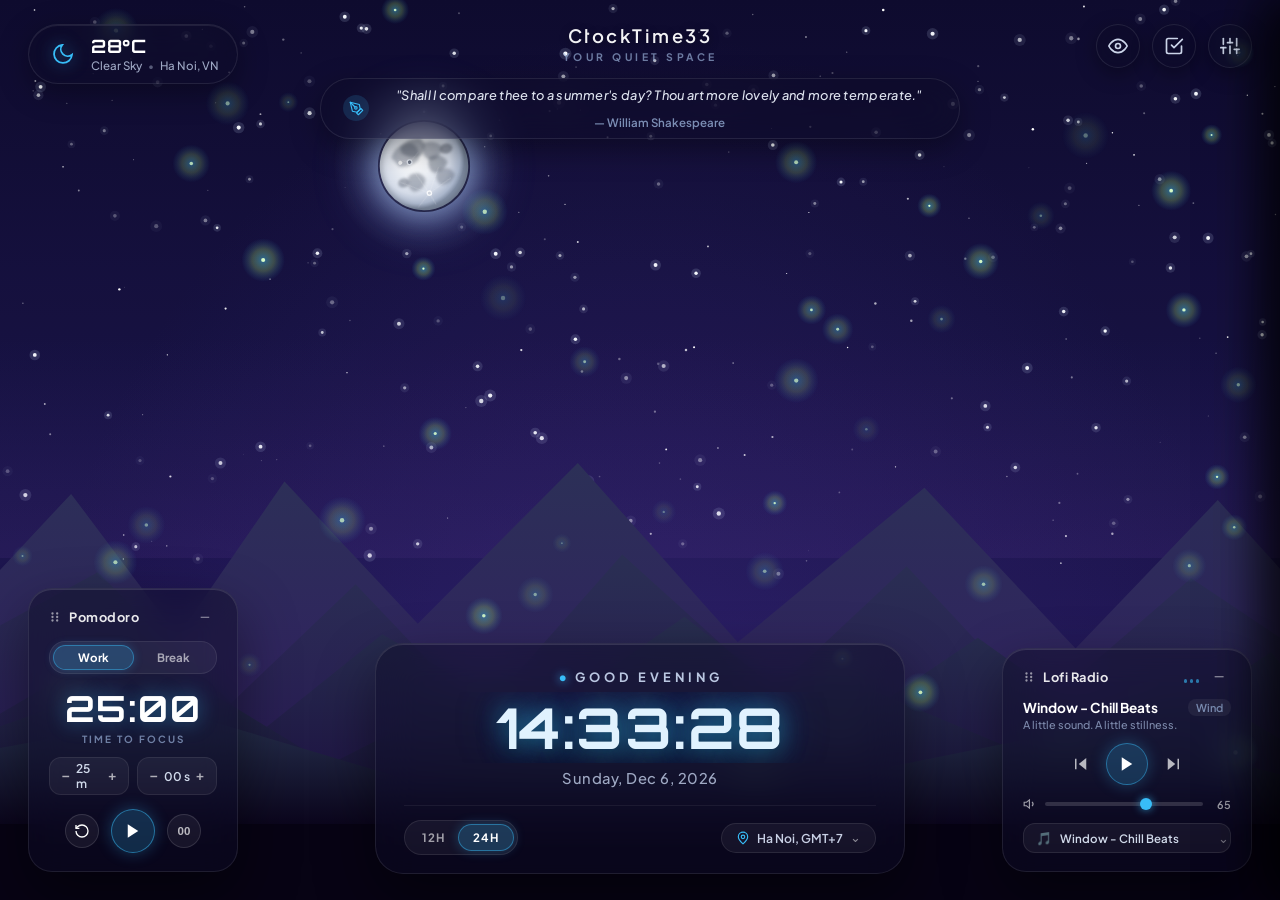
==== commit 1b61dce0: "feat(mobile): Deep Mobile & Tablet Landscape UI/UX optimization - Compact Pomodoro and Lofi sizing f" ====
--- a/Day Night Website/index.html
+++ b/Day Night Website/index.html
@@ -2,7 +2,7 @@
 <html lang="en">
 <head>
     <meta charset="UTF-8">
-    <meta name="viewport" content="width=device-width, initial-scale=1.0">
+    <meta name="viewport" content="width=device-width, initial-scale=1.0, viewport-fit=cover">
     <title>ClockTime33 — Your Quiet Space</title>
     <link rel="preconnect" href="https://fonts.googleapis.com">
     <link rel="preconnect" href="https://fonts.gstatic.com" crossorigin>
--- a/Day Night Website/style.css
+++ b/Day Night Website/style.css
@@ -588,7 +588,7 @@
     .sun-wrap { width: 85px; height: 85px; }
 
     .clock-panel {
-        bottom: 16px;
+        bottom: max(24px, calc(18px + env(safe-area-inset-bottom, 0px)));
         top: auto;
         left: 50%;
         transform: translateX(-50%);
@@ -614,11 +614,11 @@
     .moon-wrap { width: 62px; height: 62px; right: 8%; top: 8%; }
 
     .clock-panel {
-        bottom: 12px;
+        bottom: max(26px, calc(18px + env(safe-area-inset-bottom, 0px)));
         top: auto;
         left: 50%;
         transform: translateX(-50%);
-        width: calc(100% - 24px);
+        width: min(380px, calc(100% - 24px));
         max-width: 380px;
         padding: 12px 14px 10px;
         border-radius: 18px;
@@ -630,12 +630,67 @@
     .tz-pill-btn { padding: 3px 8px; font-size: 0.65rem; }
 }
 
-@media (max-height: 520px) {
+/* Landscape orientation & short viewport adaptations */
+@media (orientation: landscape) and (max-height: 560px), (max-height: 520px) {
     .brand-header { display: none; }
-    .clock-panel { top: 50%; bottom: auto; transform: translate(-50%, -50%); padding: 10px 16px 8px; }
-    .clock-time { font-size: 1.8rem; margin: 0 0 2px; }
-    .clock-greeting { font-size: 0.65rem; }
-    .clock-date { font-size: 0.68rem; margin-bottom: 6px; }
+    .moon-wrap { width: 56px; height: 56px; right: 14%; top: 6%; }
+    .sun-wrap { width: 62px; height: 62px; right: 14%; top: 6%; }
+
+    .weather-widget {
+        top: max(8px, env(safe-area-inset-top, 0px));
+        left: max(12px, env(safe-area-inset-left, 0px));
+        padding: 4px 10px;
+        border-radius: 16px;
+    }
+    .weather-temp { font-size: 0.82rem; }
+    .weather-sub { font-size: 0.55rem; }
+
+    .ground-base { height: 6%; }
+    .l1 { height: 38%; }
+    .l2 { height: 31%; }
+    .l3 { height: 25%; }
+    .l4 { height: 19%; }
+    .l5 { height: 13%; }
+    .horizon-glow { height: 130px; bottom: 30%; }
+
+    .clock-panel {
+        bottom: max(12px, env(safe-area-inset-bottom, 0px));
+        top: auto;
+        left: 50%;
+        transform: translateX(-50%);
+        width: min(340px, 40vw);
+        max-width: 360px;
+        padding: 8px 14px 8px;
+        border-radius: 18px;
+    }
+    .clock-time { font-size: clamp(1.3rem, 3.8vw, 1.9rem); margin: 0 0 2px; }
+    .clock-greeting { font-size: 0.6rem; letter-spacing: 2px; }
+    .clock-date { font-size: 0.66rem; margin-bottom: 4px; }
+    .clock-bottom-bar { padding-top: 6px; gap: 6px; }
+    .seg-btn { padding: 2px 7px; font-size: 0.6rem; }
+    .tz-pill-btn { padding: 2px 7px; font-size: 0.6rem; gap: 4px; }
+    .tz-pill-text { font-size: 0.64rem; }
+    .tz-loc-icon { width: 12px; height: 12px; }
+}
+
+/* Tablet landscape orientation adaptations */
+@media (min-width: 769px) and (max-width: 1200px) and (orientation: landscape), (min-width: 769px) and (max-width: 1100px) {
+    .clock-panel {
+        bottom: max(20px, calc(14px + env(safe-area-inset-bottom, 0px)));
+        top: auto;
+        left: 50%;
+        transform: translateX(-50%);
+        width: min(420px, 42vw);
+        max-width: 440px;
+        padding: 14px 20px 12px;
+        border-radius: 22px;
+    }
+    .clock-time { font-size: clamp(1.8rem, 3.8vw, 2.6rem); margin: 0 0 2px; }
+    .clock-greeting { font-size: 0.7rem; letter-spacing: 2.5px; }
+    .clock-date { font-size: 0.78rem; margin-bottom: 8px; }
+    .clock-bottom-bar { padding-top: 8px; gap: 10px; }
+    .seg-btn { padding: 4px 10px; font-size: 0.68rem; }
+    .tz-pill-btn { padding: 4px 10px; font-size: 0.68rem; }
 }
 
 /* ══════════════════════════════════════════
--- a/Day Night Website/css/widgets.css
+++ b/Day Night Website/css/widgets.css
@@ -1403,8 +1403,8 @@
 
 @media (max-width: 860px) {
     /* Avoid bottom collision with lower Clock Card on tablet */
-    .pomodoro-widget { bottom: 185px; left: 16px; width: 185px; padding: 12px; z-index: 24; }
-    .lofi-widget { bottom: 185px; right: 16px; width: 215px; padding: 12px; z-index: 24; }
+    .pomodoro-widget { bottom: 185px; left: 16px; width: 175px; padding: 10px 12px; border-radius: 18px; z-index: 24; }
+    .lofi-widget { bottom: 185px; right: 16px; width: 195px; padding: 10px 12px; border-radius: 18px; z-index: 24; }
     .drawer-panel { width: 360px; }
     .top-poem-bar {
         top: 68px;
@@ -1415,19 +1415,80 @@
 
 @media (max-width: 480px) {
     /* Mobile Layout — Floating companions sit gracefully above bottom clock */
-    .pomodoro-widget { bottom: 165px; left: 10px; width: 155px; padding: 10px 12px; border-radius: 16px; z-index: 24; }
-    .pomo-display { font-size: 1.5rem; }
-    .pomo-subtitle { font-size: 0.52rem; }
-    .pomo-val-display { font-size: 0.62rem; }
-    .pomodoro-widget.minimized { width: 175px !important; padding: 8px 12px !important; }
+    .pomodoro-widget {
+        bottom: 165px;
+        left: 10px;
+        width: min(155px, calc(50vw - 14px));
+        padding: 8px 10px;
+        border-radius: 16px;
+        z-index: 24;
+    }
+    .pomo-header { margin-bottom: 6px; }
+    .pomo-title { font-size: 0.74rem; }
+    .pomo-minimize { width: 20px; height: 20px; font-size: 0.9rem; }
+    .pomo-mode { margin-bottom: 6px; padding: 2px; border-radius: 12px; }
+    .pomo-mode-btn { font-size: 0.65rem; padding: 3px 0; border-radius: 10px; }
+    .pomo-display { font-size: 1.45rem; margin: 1px 0; }
+    .pomo-subtitle { font-size: 0.52rem; letter-spacing: 1px; margin-bottom: 6px; }
+    .pomo-time-adjust { margin-bottom: 6px; gap: 3px; }
+    .pomo-stepper { padding: 2px 3px; border-radius: 8px; }
+    .pomo-step-btn { width: 16px; height: 16px; font-size: 0.7rem; }
+    .pomo-val-display { font-size: 0.6rem; }
+    .pomo-controls { gap: 6px; }
+    .pomo-ctrl-btn.reset-btn, .pomo-ctrl-btn.skip-btn { width: 26px; height: 26px; }
+    .pomo-ctrl-btn.reset-btn svg { width: 12px; height: 12px; }
+    .pomo-ctrl-btn.play-btn, .pomo-ctrl-btn.pause-btn { width: 32px; height: 32px; }
+    .pomo-ctrl-btn.play-btn svg, .pomo-ctrl-btn.pause-btn svg { width: 13px; height: 13px; }
+    .pomo-ctrl-text { font-size: 0.62rem; }
+    .pomodoro-widget.minimized {
+        width: 140px !important;
+        padding: 6px 10px !important;
+        border-radius: 14px !important;
+    }
+    .pomo-mini-meta { gap: 6px; }
+    .pomo-mini-time { font-size: 0.78rem; letter-spacing: 0.5px; }
+    .pomo-mini-play-btn { width: 18px; height: 18px; font-size: 0.58rem; }
     
-    .lofi-widget { bottom: 165px; right: 10px; width: 170px; padding: 10px 12px; border-radius: 16px; z-index: 24; }
-    .lofi-track-name { font-size: 0.72rem; }
-    .lofi-ctrl-btn.play-circle-btn { width: 32px; height: 32px; }
-    .lofi-widget.minimized { width: 185px !important; padding: 8px 12px !important; }
+    .lofi-widget {
+        bottom: 165px;
+        right: 10px;
+        width: min(165px, calc(50vw - 14px));
+        padding: 8px 10px;
+        border-radius: 16px;
+        z-index: 24;
+    }
+    .lofi-header { margin-bottom: 6px; }
+    .lofi-title { font-size: 0.74rem; }
+    .lofi-minimize-btn { width: 20px; height: 20px; font-size: 0.95rem; }
+    .lofi-equalizer { height: 11px; }
+    .lofi-track-row { gap: 4px; margin-bottom: 1px; }
+    .lofi-track-name { font-size: 0.68rem; }
+    .lofi-ambient-tag { font-size: 0.52rem; padding: 1px 4px; }
+    .lofi-mood-quote { font-size: 0.56rem; margin-bottom: 6px; }
+    .lofi-controls { gap: 8px; margin-bottom: 6px; }
+    .lofi-ctrl-btn svg { width: 13px; height: 13px; }
+    .lofi-ctrl-btn.play-circle-btn { width: 30px; height: 30px; }
+    .lofi-ctrl-btn.play-circle-btn svg { width: 13px; height: 13px; }
+    .lofi-volume-row { gap: 6px; margin-bottom: 6px; }
+    .vol-icon { width: 12px; height: 12px; }
+    .lofi-volume-slider { height: 3px; }
+    .vol-percent { font-size: 0.58rem; width: 16px; }
+    .lofi-channel-wrap { padding: 3px 6px; border-radius: 8px; gap: 4px; }
+    .lofi-genre-icon { font-size: 0.68rem; }
+    .lofi-channel-select { font-size: 0.62rem; }
+    .lofi-widget.minimized {
+        width: 150px !important;
+        padding: 6px 10px !important;
+        border-radius: 14px !important;
+    }
+    .lofi-mini-selector-wrap { padding: 3px 6px; margin-bottom: 6px; border-radius: 8px; }
+    .lofi-mini-select { font-size: 0.62rem; }
+    .lofi-mini-play-btn { width: 18px; height: 18px; font-size: 0.58rem; }
+    .lofi-mini-visualizer { height: 16px; gap: 2px; }
+    .rhythm-bar { width: 2px; border-radius: 1px; }
     
     .top-btn-group { top: 10px; right: 10px; gap: 6px; }
-    .top-btn { width: 36px; height: 36px; }
+    .icon-btn { width: 36px; height: 36px; }
     
     .drawer-panel { width: 100vw; max-width: 100vw; }
     
@@ -1454,3 +1515,130 @@
         font-size: 0.62rem;
     }
 }
+
+/* Landscape orientation & short viewport adaptations for widgets */
+@media (orientation: landscape) and (max-height: 560px), (max-height: 520px) {
+    .pomodoro-widget {
+        bottom: max(10px, env(safe-area-inset-bottom, 0px));
+        left: max(10px, env(safe-area-inset-left, 0px));
+        top: auto;
+        right: auto;
+        width: min(150px, 22vw);
+        padding: 8px 10px;
+        border-radius: 14px;
+        z-index: 24;
+    }
+    .pomodoro-widget.minimized {
+        width: min(140px, 20vw) !important;
+        padding: 5px 8px !important;
+        border-radius: 12px !important;
+    }
+    .pomo-header { margin-bottom: 3px; }
+    .pomo-title { font-size: 0.7rem; }
+    .pomo-mode { margin-bottom: 3px; padding: 2px; }
+    .pomo-mode-btn { font-size: 0.58rem; padding: 2px 0; }
+    .pomo-display { font-size: 1.2rem; margin: 0; }
+    .pomo-subtitle { font-size: 0.46rem; letter-spacing: 1px; margin-bottom: 3px; }
+    .pomo-time-adjust { margin-bottom: 4px; gap: 3px; }
+    .pomo-stepper { padding: 1px 3px; border-radius: 6px; }
+    .pomo-step-btn { width: 14px; height: 14px; font-size: 0.62rem; }
+    .pomo-val-display { font-size: 0.52rem; }
+    .pomo-controls { gap: 6px; }
+    .pomo-ctrl-btn.reset-btn, .pomo-ctrl-btn.skip-btn { width: 22px; height: 22px; }
+    .pomo-ctrl-btn.reset-btn svg { width: 11px; height: 11px; }
+    .pomo-ctrl-btn.play-btn, .pomo-ctrl-btn.pause-btn { width: 28px; height: 28px; }
+    .pomo-ctrl-btn.play-btn svg, .pomo-ctrl-btn.pause-btn svg { width: 12px; height: 12px; }
+    .pomo-ctrl-text { font-size: 0.56rem; }
+
+    .lofi-widget {
+        bottom: max(10px, env(safe-area-inset-bottom, 0px));
+        right: max(10px, env(safe-area-inset-right, 0px));
+        top: auto;
+        left: auto;
+        width: min(160px, 24vw);
+        padding: 8px 10px;
+        border-radius: 14px;
+        z-index: 24;
+    }
+    .lofi-widget.minimized {
+        width: min(150px, 22vw) !important;
+        padding: 5px 8px !important;
+        border-radius: 12px !important;
+    }
+    .lofi-header { margin-bottom: 3px; }
+    .lofi-title { font-size: 0.7rem; }
+    .lofi-track-row { margin-bottom: 1px; }
+    .lofi-track-name { font-size: 0.65rem; }
+    .lofi-ambient-tag { font-size: 0.5rem; padding: 1px 4px; }
+    .lofi-mood-quote { font-size: 0.52rem; margin-bottom: 3px; }
+    .lofi-controls { gap: 8px; margin-bottom: 3px; }
+    .lofi-ctrl-btn svg { width: 12px; height: 12px; }
+    .lofi-ctrl-btn.play-circle-btn { width: 26px; height: 26px; }
+    .lofi-ctrl-btn.play-circle-btn svg { width: 11px; height: 11px; }
+    .lofi-volume-row { gap: 5px; margin-bottom: 3px; }
+    .vol-icon { width: 10px; height: 10px; }
+    .lofi-volume-slider { height: 2.5px; }
+    .vol-percent { font-size: 0.52rem; width: 14px; }
+    .lofi-channel-wrap { padding: 2px 6px; border-radius: 6px; gap: 4px; }
+    .lofi-genre-icon { font-size: 0.6rem; }
+    .lofi-channel-select { font-size: 0.58rem; }
+
+    .top-btn-group {
+        top: max(8px, env(safe-area-inset-top, 0px));
+        right: max(10px, env(safe-area-inset-right, 0px));
+        gap: 6px;
+    }
+    .icon-btn { width: 34px; height: 34px; }
+    .icon-btn svg { width: 16px; height: 16px; }
+
+    .top-poem-bar {
+        top: max(8px, env(safe-area-inset-top, 0px));
+        max-width: min(400px, 40vw);
+        padding: 3px 10px;
+        font-size: 0.66rem;
+        border-radius: 14px;
+    }
+    .poem-quill-icon { width: 18px; height: 18px; }
+    .poem-quill-icon svg { width: 10px; height: 10px; }
+    .poem-text { font-size: 0.62rem; }
+    .poem-author { font-size: 0.55rem; }
+
+    .drawer-panel {
+        width: min(380px, 85vw);
+        max-width: 420px;
+        padding-right: env(safe-area-inset-right, 0px);
+    }
+    .drawer-header { padding: 12px 16px 8px; }
+    .drawer-title { font-size: 1.05rem; }
+    .drawer-subtitle { font-size: 0.65rem; }
+    .todo-input-section { padding: 6px 16px; }
+    .todo-progress-card { margin: 4px 16px; padding: 6px 10px; }
+    .todo-scroll-area { padding: 4px 16px; }
+    .drawer-scroll-body { padding: 4px 16px; }
+    .settings-group { margin-bottom: 10px; }
+    .drawer-footer { padding: 8px 16px; }
+}
+
+/* Tablet landscape orientation adaptations for widgets */
+@media (min-width: 769px) and (max-width: 1200px) and (orientation: landscape), (min-width: 769px) and (max-width: 1100px) {
+    .pomodoro-widget {
+        bottom: max(20px, calc(14px + env(safe-area-inset-bottom, 0px)));
+        left: max(16px, env(safe-area-inset-left, 0px));
+        top: auto;
+        right: auto;
+        width: min(185px, 22vw);
+        padding: 10px 12px;
+        border-radius: 18px;
+        z-index: 24;
+    }
+    .lofi-widget {
+        bottom: max(20px, calc(14px + env(safe-area-inset-bottom, 0px)));
+        right: max(16px, env(safe-area-inset-right, 0px));
+        top: auto;
+        left: auto;
+        width: min(205px, 24vw);
+        padding: 10px 12px;
+        border-radius: 18px;
+        z-index: 24;
+    }
+}
